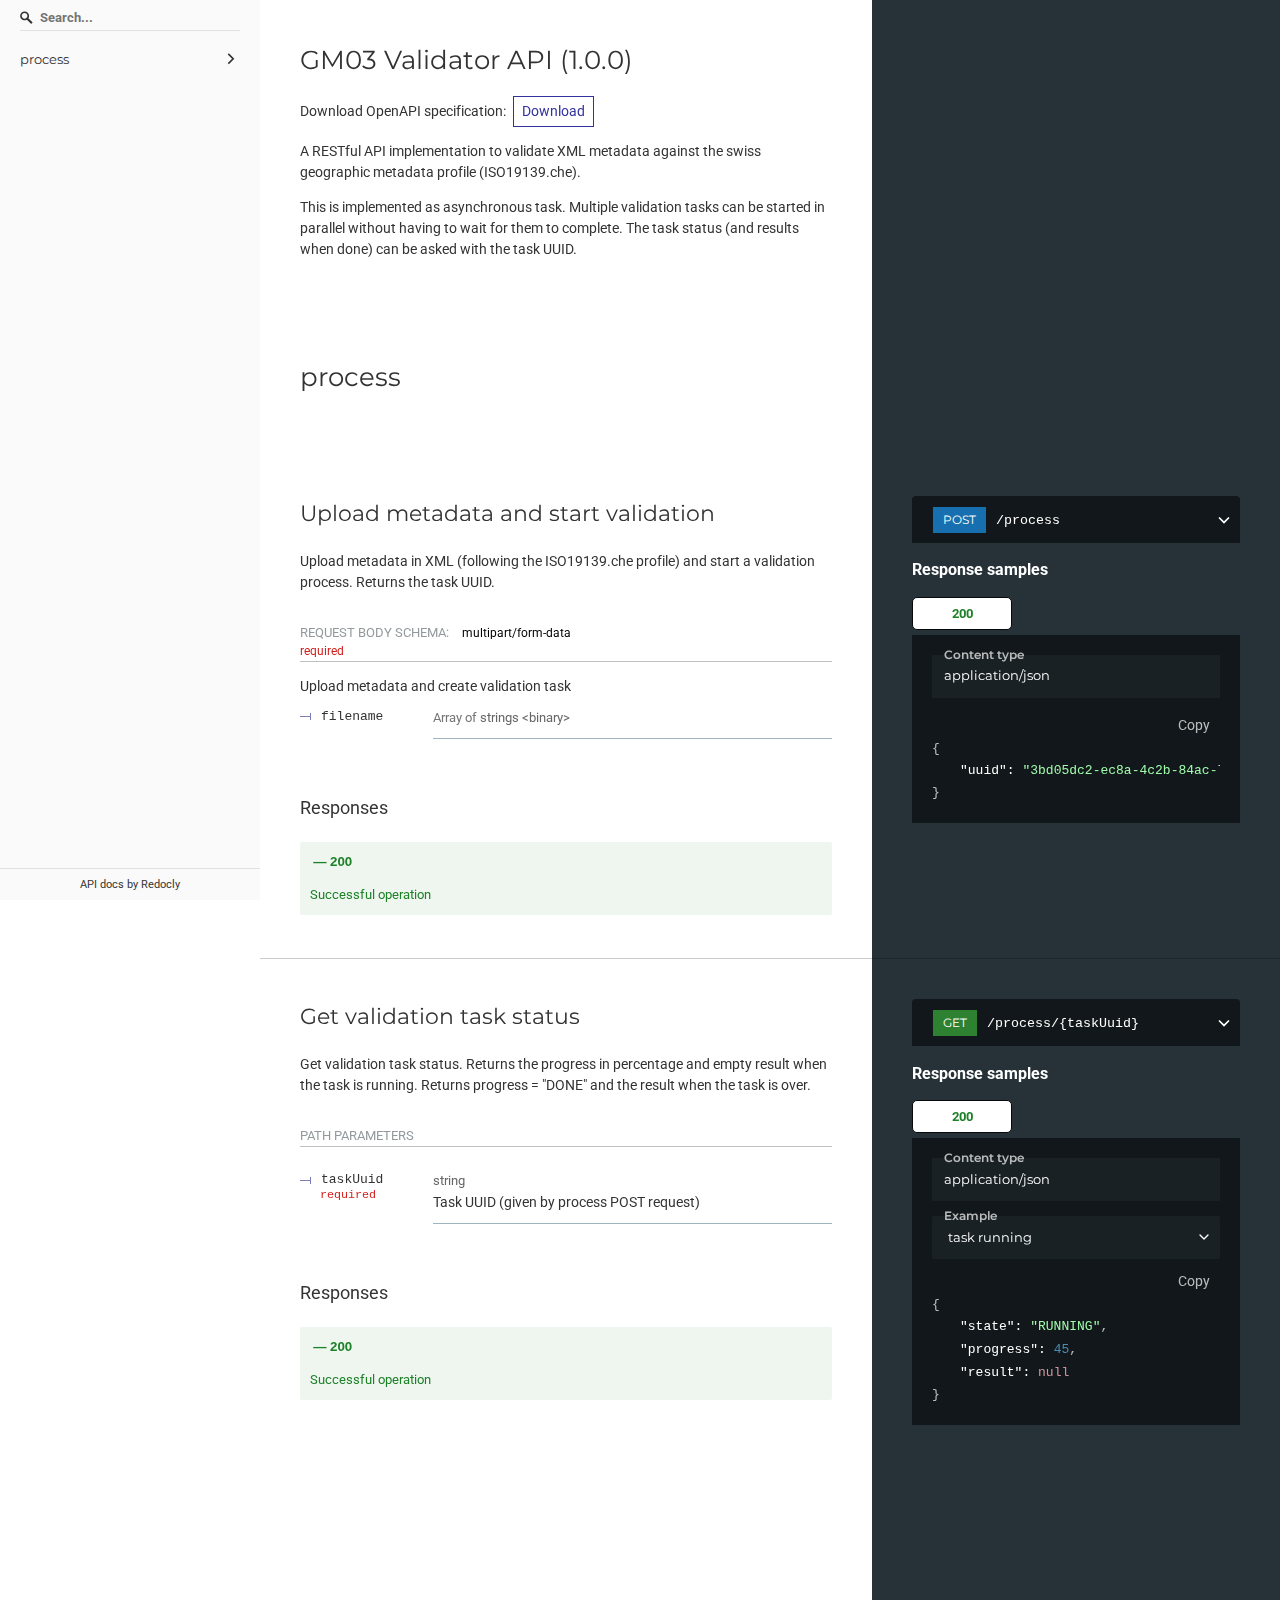
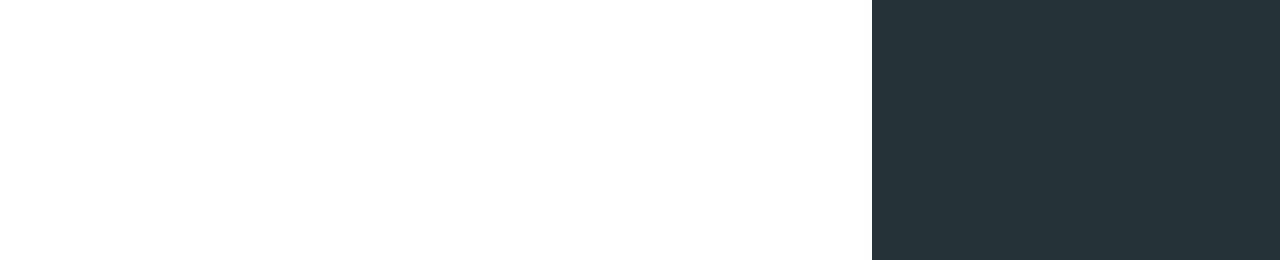
==== home/static/redoc-static.html @ 858c5e62 "add openapi doc" ====
<!DOCTYPE html>
<html>

<head>
  <meta charset="utf8" />
  <title>GM03 Validator API</title>
  <!-- needed for adaptive design -->
  <meta name="viewport" content="width=device-width, initial-scale=1">
  <style>
    body {
      padding: 0;
      margin: 0;
    }
  </style>
  <script src="https://cdn.redoc.ly/redoc/v2.1.2/bundles/redoc.standalone.js"></script><style data-styled="true" data-styled-version="6.0.8">.iYTzza{width:calc(100% - 40%);padding:0 40px;}/*!sc*/
@media print,screen and (max-width: 75rem){.iYTzza{width:100%;padding:40px 40px;}}/*!sc*/
data-styled.g4[id="sc-hLQTFJ"]{content:"iYTzza,"}/*!sc*/
.iLDMWi{padding:40px 0;}/*!sc*/
.iLDMWi:last-child{min-height:calc(100vh + 1px);}/*!sc*/
.iLDMWi>.iLDMWi:last-child{min-height:initial;}/*!sc*/
@media print,screen and (max-width: 75rem){.iLDMWi{padding:0;}}/*!sc*/
.jkelUJ{padding:40px 0;position:relative;}/*!sc*/
.jkelUJ:last-child{min-height:calc(100vh + 1px);}/*!sc*/
.jkelUJ>.jkelUJ:last-child{min-height:initial;}/*!sc*/
@media print,screen and (max-width: 75rem){.jkelUJ{padding:0;}}/*!sc*/
.jkelUJ:not(:last-of-type):after{position:absolute;bottom:0;width:100%;display:block;content:'';border-bottom:1px solid rgba(0, 0, 0, 0.2);}/*!sc*/
data-styled.g5[id="sc-eDLKEg"]{content:"iLDMWi,jkelUJ,"}/*!sc*/
.fwyuAP{width:40%;color:#ffffff;background-color:#263238;padding:0 40px;}/*!sc*/
@media print,screen and (max-width: 75rem){.fwyuAP{width:100%;padding:40px 40px;}}/*!sc*/
data-styled.g6[id="sc-jTQDJr"]{content:"fwyuAP,"}/*!sc*/
.ftmCEy{background-color:#263238;}/*!sc*/
data-styled.g7[id="sc-gLLuHO"]{content:"ftmCEy,"}/*!sc*/
.hfKSyc{display:flex;width:100%;padding:0;}/*!sc*/
@media print,screen and (max-width: 75rem){.hfKSyc{flex-direction:column;}}/*!sc*/
data-styled.g8[id="sc-iBdoyZ"]{content:"hfKSyc,"}/*!sc*/
.bAxWNM{font-family:Montserrat,sans-serif;font-weight:400;font-size:1.85714em;line-height:1.6em;color:#333333;}/*!sc*/
data-styled.g9[id="sc-fsYfxw"]{content:"bAxWNM,"}/*!sc*/
.lgNDAg{font-family:Montserrat,sans-serif;font-weight:400;font-size:1.57143em;line-height:1.6em;color:#333333;margin:0 0 20px;}/*!sc*/
data-styled.g10[id="sc-qZruQ"]{content:"lgNDAg,"}/*!sc*/
.yVWyK{color:#ffffff;}/*!sc*/
data-styled.g12[id="sc-kFCrIq"]{content:"yVWyK,"}/*!sc*/
.fjLiXw{border-bottom:1px solid rgba(38, 50, 56, 0.3);margin:1em 0 1em 0;color:rgba(38, 50, 56, 0.5);font-weight:normal;text-transform:uppercase;font-size:0.929em;line-height:20px;}/*!sc*/
data-styled.g13[id="sc-irLvoH"]{content:"fjLiXw,"}/*!sc*/
.sc-csKJRI{cursor:pointer;margin-left:-20px;padding:0;line-height:1;width:20px;display:inline-block;outline:0;}/*!sc*/
.cuXxNv:before{content:'';width:15px;height:15px;background-size:contain;background-image:url('[data-uri]');opacity:0.5;visibility:hidden;display:inline-block;vertical-align:middle;}/*!sc*/
h1:hover>.cuXxNv::before,h2:hover>.cuXxNv::before,.cuXxNv:hover::before{visibility:visible;}/*!sc*/
data-styled.g14[id="sc-csKJRI"]{content:"cuXxNv,"}/*!sc*/
.jlmrrS{height:18px;width:18px;min-width:18px;vertical-align:middle;float:right;transition:transform 0.2s ease-out;transform:rotateZ(-90deg);}/*!sc*/
.jaElDA{height:20px;width:20px;min-width:20px;vertical-align:middle;float:right;transition:transform 0.2s ease-out;transform:rotateZ(0);}/*!sc*/
.jaElDA polygon{fill:white;}/*!sc*/
data-styled.g15[id="sc-eTNxZ"]{content:"jlmrrS,jaElDA,"}/*!sc*/
.crOOUt{border-left:1px solid #7c7cbb;box-sizing:border-box;position:relative;padding:10px 10px 10px 0;}/*!sc*/
@media screen and (max-width: 50rem){.crOOUt{display:block;overflow:hidden;}}/*!sc*/
tr:first-of-type>.crOOUt,tr.last>.crOOUt{border-left-width:0;background-position:top left;background-repeat:no-repeat;background-size:1px 100%;}/*!sc*/
tr:first-of-type>.crOOUt{background-image:linear-gradient(
      to bottom,
      transparent 0%,
      transparent 22px,
      #7c7cbb 22px,
      #7c7cbb 100%
    );}/*!sc*/
tr.last>.crOOUt{background-image:linear-gradient(
      to bottom,
      #7c7cbb 0%,
      #7c7cbb 22px,
      transparent 22px,
      transparent 100%
    );}/*!sc*/
tr.last+tr>.crOOUt{border-left-color:transparent;}/*!sc*/
tr.last:first-child>.crOOUt{background:none;border-left-color:transparent;}/*!sc*/
data-styled.g18[id="sc-hABBGs"]{content:"crOOUt,"}/*!sc*/
.lnjotK{vertical-align:top;line-height:20px;white-space:nowrap;font-size:13px;font-family:Courier,monospace;}/*!sc*/
.lnjotK.deprecated{text-decoration:line-through;color:#707070;}/*!sc*/
data-styled.g20[id="sc-fHekAb"]{content:"lnjotK,"}/*!sc*/
.ccwNdx{border-bottom:1px solid #9fb4be;padding:10px 0;width:75%;box-sizing:border-box;}/*!sc*/
tr.expanded .ccwNdx{border-bottom:none;}/*!sc*/
@media screen and (max-width: 50rem){.ccwNdx{padding:0 20px;border-bottom:none;border-left:1px solid #7c7cbb;}tr.last>.ccwNdx{border-left:none;}}/*!sc*/
data-styled.g21[id="sc-blmCWO"]{content:"ccwNdx,"}/*!sc*/
.jalbFl{color:#7c7cbb;font-family:Courier,monospace;margin-right:10px;}/*!sc*/
.jalbFl::before{content:'';display:inline-block;vertical-align:middle;width:10px;height:1px;background:#7c7cbb;}/*!sc*/
.jalbFl::after{content:'';display:inline-block;vertical-align:middle;width:1px;background:#7c7cbb;height:7px;}/*!sc*/
data-styled.g22[id="sc-ifysJV"]{content:"jalbFl,"}/*!sc*/
.hLcXeN{border-collapse:separate;border-radius:3px;font-size:14px;border-spacing:0;width:100%;}/*!sc*/
.hLcXeN >tr{vertical-align:middle;}/*!sc*/
@media screen and (max-width: 50rem){.hLcXeN{display:block;}.hLcXeN >tr,.hLcXeN >tbody>tr{display:block;}}/*!sc*/
@media screen and (max-width: 50rem) and (-ms-high-contrast:none){.hLcXeN td{float:left;width:100%;}}/*!sc*/
.hLcXeN .sc-dJGLgI,.hLcXeN .sc-dJGLgI .sc-dJGLgI .sc-dJGLgI,.hLcXeN .sc-dJGLgI .sc-dJGLgI .sc-dJGLgI .sc-dJGLgI .sc-dJGLgI{margin:1em;margin-right:0;background:#fafafa;}/*!sc*/
.hLcXeN .sc-dJGLgI .sc-dJGLgI,.hLcXeN .sc-dJGLgI .sc-dJGLgI .sc-dJGLgI .sc-dJGLgI,.hLcXeN .sc-dJGLgI .sc-dJGLgI .sc-dJGLgI .sc-dJGLgI .sc-dJGLgI .sc-dJGLgI{background:#ffffff;}/*!sc*/
data-styled.g24[id="sc-hIPCWT"]{content:"hLcXeN,"}/*!sc*/
.iTBMaq >ul{list-style:none;padding:0;margin:0;margin:0 -5px;}/*!sc*/
.iTBMaq >ul >li{padding:5px 10px;display:inline-block;background-color:#11171a;border-bottom:1px solid rgba(0, 0, 0, 0.5);cursor:pointer;text-align:center;outline:none;color:#ccc;margin:0 5px 5px 5px;border:1px solid #07090b;border-radius:5px;min-width:60px;font-size:0.9em;font-weight:bold;}/*!sc*/
.iTBMaq >ul >li.react-tabs__tab--selected{color:#333333;background:#ffffff;}/*!sc*/
.iTBMaq >ul >li.react-tabs__tab--selected:focus{outline:auto;}/*!sc*/
.iTBMaq >ul >li:only-child{flex:none;min-width:100px;}/*!sc*/
.iTBMaq >ul >li.tab-success{color:#1d8127;}/*!sc*/
.iTBMaq >ul >li.tab-redirect{color:#ffa500;}/*!sc*/
.iTBMaq >ul >li.tab-info{color:#87ceeb;}/*!sc*/
.iTBMaq >ul >li.tab-error{color:#d41f1c;}/*!sc*/
.iTBMaq >.react-tabs__tab-panel{background:#11171a;}/*!sc*/
.iTBMaq >.react-tabs__tab-panel>div,.iTBMaq >.react-tabs__tab-panel>pre{padding:20px;margin:0;}/*!sc*/
.iTBMaq >.react-tabs__tab-panel>div>pre{padding:0;}/*!sc*/
data-styled.g30[id="sc-cyZbyy"]{content:"iTBMaq,"}/*!sc*/
.lktHVY code[class*='language-'],.lktHVY pre[class*='language-']{text-shadow:0 -0.1em 0.2em black;text-align:left;white-space:pre;word-spacing:normal;word-break:normal;word-wrap:normal;line-height:1.5;-moz-tab-size:4;-o-tab-size:4;tab-size:4;-webkit-hyphens:none;-moz-hyphens:none;-ms-hyphens:none;hyphens:none;}/*!sc*/
@media print{.lktHVY code[class*='language-'],.lktHVY pre[class*='language-']{text-shadow:none;}}/*!sc*/
.lktHVY pre[class*='language-']{padding:1em;margin:0.5em 0;overflow:auto;}/*!sc*/
.lktHVY .token.comment,.lktHVY .token.prolog,.lktHVY .token.doctype,.lktHVY .token.cdata{color:hsl(30, 20%, 50%);}/*!sc*/
.lktHVY .token.punctuation{opacity:0.7;}/*!sc*/
.lktHVY .namespace{opacity:0.7;}/*!sc*/
.lktHVY .token.property,.lktHVY .token.tag,.lktHVY .token.number,.lktHVY .token.constant,.lktHVY .token.symbol{color:#4a8bb3;}/*!sc*/
.lktHVY .token.boolean{color:#e64441;}/*!sc*/
.lktHVY .token.selector,.lktHVY .token.attr-name,.lktHVY .token.string,.lktHVY .token.char,.lktHVY .token.builtin,.lktHVY .token.inserted{color:#a0fbaa;}/*!sc*/
.lktHVY .token.selector+a,.lktHVY .token.attr-name+a,.lktHVY .token.string+a,.lktHVY .token.char+a,.lktHVY .token.builtin+a,.lktHVY .token.inserted+a,.lktHVY .token.selector+a:visited,.lktHVY .token.attr-name+a:visited,.lktHVY .token.string+a:visited,.lktHVY .token.char+a:visited,.lktHVY .token.builtin+a:visited,.lktHVY .token.inserted+a:visited{color:#4ed2ba;text-decoration:underline;}/*!sc*/
.lktHVY .token.property.string{color:white;}/*!sc*/
.lktHVY .token.operator,.lktHVY .token.entity,.lktHVY .token.url,.lktHVY .token.variable{color:hsl(40, 90%, 60%);}/*!sc*/
.lktHVY .token.atrule,.lktHVY .token.attr-value,.lktHVY .token.keyword{color:hsl(350, 40%, 70%);}/*!sc*/
.lktHVY .token.regex,.lktHVY .token.important{color:#e90;}/*!sc*/
.lktHVY .token.important,.lktHVY .token.bold{font-weight:bold;}/*!sc*/
.lktHVY .token.italic{font-style:italic;}/*!sc*/
.lktHVY .token.entity{cursor:help;}/*!sc*/
.lktHVY .token.deleted{color:red;}/*!sc*/
data-styled.g32[id="sc-iKOmII"]{content:"lktHVY,"}/*!sc*/
.hFZVbn{opacity:0.7;transition:opacity 0.3s ease;text-align:right;}/*!sc*/
.hFZVbn:focus-within{opacity:1;}/*!sc*/
.hFZVbn >button{background-color:transparent;border:0;color:inherit;padding:2px 10px;font-family:Roboto,sans-serif;font-size:14px;line-height:1.5em;cursor:pointer;outline:0;}/*!sc*/
.hFZVbn >button :hover,.hFZVbn >button :focus{background:rgba(255, 255, 255, 0.1);}/*!sc*/
data-styled.g33[id="sc-gjLLkZ"]{content:"hFZVbn,"}/*!sc*/
.bYmMfZ{position:relative;}/*!sc*/
data-styled.g37[id="sc-kMzFfA"]{content:"bYmMfZ,"}/*!sc*/
.bZpSFx{position:absolute;pointer-events:none;z-index:1;top:50%;-webkit-transform:translateY(-50%);-ms-transform:translateY(-50%);transform:translateY(-50%);right:8px;margin:auto;text-align:center;}/*!sc*/
.bZpSFx polyline{color:white;}/*!sc*/
data-styled.g38[id="sc-ilxdHR"]{content:"bZpSFx,"}/*!sc*/
.fFbukR{box-sizing:border-box;min-width:100px;outline:none;display:inline-block;border-radius:2px;border:1px solid rgba(38, 50, 56, 0.5);vertical-align:bottom;padding:2px 0px 2px 6px;position:relative;width:auto;background:white;color:#263238;font-family:Montserrat,sans-serif;font-size:0.929em;line-height:1.5em;cursor:pointer;transition:border 0.25s ease,color 0.25s ease,box-shadow 0.25s ease;}/*!sc*/
.fFbukR label{box-sizing:border-box;min-width:100px;outline:none;display:inline-block;font-family:Montserrat,sans-serif;color:#333333;vertical-align:bottom;width:auto;text-transform:none;padding:0 22px 0 4px;font-size:0.929em;line-height:1.5em;font-family:inherit;text-overflow:ellipsis;overflow:hidden;white-space:nowrap;}/*!sc*/
.fFbukR .dropdown-select{position:absolute;top:0;left:0;width:100%;height:100%;opacity:0;border:none;appearance:none;cursor:pointer;color:#333333;line-height:inherit;font-family:inherit;}/*!sc*/
.fFbukR:hover,.fFbukR:focus-within{border:1px solid #32329f;color:#32329f;box-shadow:0px 0px 0px 1px #32329f;}/*!sc*/
data-styled.g39[id="sc-jIBlKa"]{content:"fFbukR,"}/*!sc*/
.cnZmze{margin-left:10px;text-transform:none;font-size:0.929em;color:black;}/*!sc*/
data-styled.g41[id="sc-gYrrRJ"]{content:"cnZmze,"}/*!sc*/
.xuweW{font-family:Roboto,sans-serif;font-weight:400;line-height:1.5em;}/*!sc*/
.xuweW p:last-child{margin-bottom:0;}/*!sc*/
.xuweW h1{font-family:Montserrat,sans-serif;font-weight:400;font-size:1.85714em;line-height:1.6em;color:#32329f;margin-top:0;}/*!sc*/
.xuweW h2{font-family:Montserrat,sans-serif;font-weight:400;font-size:1.57143em;line-height:1.6em;color:#333333;}/*!sc*/
.xuweW code{color:#e53935;background-color:rgba(38, 50, 56, 0.05);font-family:Courier,monospace;border-radius:2px;border:1px solid rgba(38, 50, 56, 0.1);padding:0 5px;font-size:13px;font-weight:400;word-break:break-word;}/*!sc*/
.xuweW pre{font-family:Courier,monospace;white-space:pre;background-color:#11171a;color:white;padding:20px;overflow-x:auto;line-height:normal;border-radius:0;border:1px solid rgba(38, 50, 56, 0.1);}/*!sc*/
.xuweW pre code{background-color:transparent;color:white;padding:0;}/*!sc*/
.xuweW pre code:before,.xuweW pre code:after{content:none;}/*!sc*/
.xuweW blockquote{margin:0;margin-bottom:1em;padding:0 15px;color:#777;border-left:4px solid #ddd;}/*!sc*/
.xuweW img{max-width:100%;box-sizing:content-box;}/*!sc*/
.xuweW ul,.xuweW ol{padding-left:2em;margin:0;margin-bottom:1em;}/*!sc*/
.xuweW ul ul,.xuweW ol ul,.xuweW ul ol,.xuweW ol ol{margin-bottom:0;margin-top:0;}/*!sc*/
.xuweW table{display:block;width:100%;overflow:auto;word-break:normal;word-break:keep-all;border-collapse:collapse;border-spacing:0;margin-top:1.5em;margin-bottom:1.5em;}/*!sc*/
.xuweW table tr{background-color:#fff;border-top:1px solid #ccc;}/*!sc*/
.xuweW table tr:nth-child(2n){background-color:#fafafa;}/*!sc*/
.xuweW table th,.xuweW table td{padding:6px 13px;border:1px solid #ddd;}/*!sc*/
.xuweW table th{text-align:left;font-weight:bold;}/*!sc*/
.xuweW .share-link{cursor:pointer;margin-left:-20px;padding:0;line-height:1;width:20px;display:inline-block;outline:0;}/*!sc*/
.xuweW .share-link:before{content:'';width:15px;height:15px;background-size:contain;background-image:url('[data-uri]');opacity:0.5;visibility:hidden;display:inline-block;vertical-align:middle;}/*!sc*/
.xuweW h1:hover>.share-link::before,.xuweW h2:hover>.share-link::before,.xuweW .share-link:hover::before{visibility:visible;}/*!sc*/
.xuweW a{text-decoration:auto;color:#32329f;}/*!sc*/
.xuweW a:visited{color:#32329f;}/*!sc*/
.xuweW a:hover{color:#6868cf;text-decoration:auto;}/*!sc*/
.eXcYps{font-family:Roboto,sans-serif;font-weight:400;line-height:1.5em;}/*!sc*/
.eXcYps p:last-child{margin-bottom:0;}/*!sc*/
.eXcYps p:first-child{margin-top:0;}/*!sc*/
.eXcYps p:last-child{margin-bottom:0;}/*!sc*/
.eXcYps h1{font-family:Montserrat,sans-serif;font-weight:400;font-size:1.85714em;line-height:1.6em;color:#32329f;margin-top:0;}/*!sc*/
.eXcYps h2{font-family:Montserrat,sans-serif;font-weight:400;font-size:1.57143em;line-height:1.6em;color:#333333;}/*!sc*/
.eXcYps code{color:#e53935;background-color:rgba(38, 50, 56, 0.05);font-family:Courier,monospace;border-radius:2px;border:1px solid rgba(38, 50, 56, 0.1);padding:0 5px;font-size:13px;font-weight:400;word-break:break-word;}/*!sc*/
.eXcYps pre{font-family:Courier,monospace;white-space:pre;background-color:#11171a;color:white;padding:20px;overflow-x:auto;line-height:normal;border-radius:0;border:1px solid rgba(38, 50, 56, 0.1);}/*!sc*/
.eXcYps pre code{background-color:transparent;color:white;padding:0;}/*!sc*/
.eXcYps pre code:before,.eXcYps pre code:after{content:none;}/*!sc*/
.eXcYps blockquote{margin:0;margin-bottom:1em;padding:0 15px;color:#777;border-left:4px solid #ddd;}/*!sc*/
.eXcYps img{max-width:100%;box-sizing:content-box;}/*!sc*/
.eXcYps ul,.eXcYps ol{padding-left:2em;margin:0;margin-bottom:1em;}/*!sc*/
.eXcYps ul ul,.eXcYps ol ul,.eXcYps ul ol,.eXcYps ol ol{margin-bottom:0;margin-top:0;}/*!sc*/
.eXcYps table{display:block;width:100%;overflow:auto;word-break:normal;word-break:keep-all;border-collapse:collapse;border-spacing:0;margin-top:1.5em;margin-bottom:1.5em;}/*!sc*/
.eXcYps table tr{background-color:#fff;border-top:1px solid #ccc;}/*!sc*/
.eXcYps table tr:nth-child(2n){background-color:#fafafa;}/*!sc*/
.eXcYps table th,.eXcYps table td{padding:6px 13px;border:1px solid #ddd;}/*!sc*/
.eXcYps table th{text-align:left;font-weight:bold;}/*!sc*/
.eXcYps .share-link{cursor:pointer;margin-left:-20px;padding:0;line-height:1;width:20px;display:inline-block;outline:0;}/*!sc*/
.eXcYps .share-link:before{content:'';width:15px;height:15px;background-size:contain;background-image:url('[data-uri]');opacity:0.5;visibility:hidden;display:inline-block;vertical-align:middle;}/*!sc*/
.eXcYps h1:hover>.share-link::before,.eXcYps h2:hover>.share-link::before,.eXcYps .share-link:hover::before{visibility:visible;}/*!sc*/
.eXcYps a{text-decoration:auto;color:#32329f;}/*!sc*/
.eXcYps a:visited{color:#32329f;}/*!sc*/
.eXcYps a:hover{color:#6868cf;text-decoration:auto;}/*!sc*/
data-styled.g42[id="sc-cCzKow"]{content:"xuweW,eXcYps,"}/*!sc*/
.dyGheG{display:inline;}/*!sc*/
data-styled.g43[id="sc-ckdFFX"]{content:"dyGheG,"}/*!sc*/
.efVAqH{position:relative;}/*!sc*/
data-styled.g44[id="sc-jdHHBG"]{content:"efVAqH,"}/*!sc*/
.eDEhla:hover>.sc-gjLLkZ{opacity:1;}/*!sc*/
data-styled.g49[id="sc-cSxSEp"]{content:"eDEhla,"}/*!sc*/
.hNYODe{font-family:Courier,monospace;font-size:13px;white-space:pre;contain:content;overflow-x:auto;}/*!sc*/
.hNYODe .redoc-json code>.collapser{display:none;pointer-events:none;}/*!sc*/
.hNYODe .callback-function{color:gray;}/*!sc*/
.hNYODe .collapser:after{content:'-';cursor:pointer;}/*!sc*/
.hNYODe .collapsed>.collapser:after{content:'+';cursor:pointer;}/*!sc*/
.hNYODe .ellipsis:after{content:' … ';}/*!sc*/
.hNYODe .collapsible{margin-left:2em;}/*!sc*/
.hNYODe .hoverable{padding-top:1px;padding-bottom:1px;padding-left:2px;padding-right:2px;border-radius:2px;}/*!sc*/
.hNYODe .hovered{background-color:rgba(235, 238, 249, 1);}/*!sc*/
.hNYODe .collapser{background-color:transparent;border:0;color:#fff;font-family:Courier,monospace;font-size:13px;padding-right:6px;padding-left:6px;padding-top:0;padding-bottom:0;display:flex;align-items:center;justify-content:center;width:15px;height:15px;position:absolute;top:4px;left:-1.5em;cursor:default;user-select:none;-webkit-user-select:none;padding:2px;}/*!sc*/
.hNYODe .collapser:focus{outline-color:#fff;outline-style:dotted;outline-width:1px;}/*!sc*/
.hNYODe ul{list-style-type:none;padding:0px;margin:0px 0px 0px 26px;}/*!sc*/
.hNYODe li{position:relative;display:block;}/*!sc*/
.hNYODe .hoverable{display:inline-block;}/*!sc*/
.hNYODe .selected{outline-style:solid;outline-width:1px;outline-style:dotted;}/*!sc*/
.hNYODe .collapsed>.collapsible{display:none;}/*!sc*/
.hNYODe .ellipsis{display:none;}/*!sc*/
.hNYODe .collapsed>.ellipsis{display:inherit;}/*!sc*/
data-styled.g50[id="sc-jMbUzY"]{content:"hNYODe,"}/*!sc*/
.hZLvzz{padding:0.9em;background-color:rgba(38,50,56,0.4);margin:0 0 10px 0;display:block;font-family:Montserrat,sans-serif;font-size:0.929em;line-height:1.5em;}/*!sc*/
data-styled.g51[id="sc-dQmiQg"]{content:"hZLvzz,"}/*!sc*/
.kxEnCv{font-family:Montserrat,sans-serif;font-size:12px;position:absolute;z-index:1;top:-11px;left:12px;font-weight:600;color:rgba(255,255,255,0.7);}/*!sc*/
data-styled.g52[id="sc-bCvmwx"]{content:"kxEnCv,"}/*!sc*/
.kyLQMH{position:relative;}/*!sc*/
data-styled.g53[id="sc-cPtzEK"]{content:"kyLQMH,"}/*!sc*/
.dfHVNg{margin:0 0 10px 0;display:block;background-color:rgba(38,50,56,0.4);border:none;padding:0.9em 1.6em 0.9em 0.9em;box-shadow:none;}/*!sc*/
.dfHVNg label{color:#ffffff;text-overflow:ellipsis;white-space:nowrap;overflow:hidden;font-size:1em;text-transform:none;border:none;}/*!sc*/
.dfHVNg:hover,.dfHVNg:focus-within{border:none;box-shadow:none;background-color:rgba(38,50,56,0.7);}/*!sc*/
data-styled.g54[id="sc-BCDlb"]{content:"dfHVNg,"}/*!sc*/
.hIWQYe{margin-top:15px;}/*!sc*/
data-styled.g56[id="sc-hVcFBF"]{content:"hIWQYe,"}/*!sc*/
.fTSZlU{vertical-align:middle;font-size:13px;line-height:20px;}/*!sc*/
data-styled.g58[id="sc-gUjWqj"]{content:"fTSZlU,"}/*!sc*/
.jXiBHH{color:rgba(102,102,102,0.9);}/*!sc*/
data-styled.g59[id="sc-kZOtbI"]{content:"jXiBHH,"}/*!sc*/
.ewkIlk{color:#666;}/*!sc*/
data-styled.g60[id="sc-iLXwHZ"]{content:"ewkIlk,"}/*!sc*/
.dCqBFZ{color:#d41f1c;font-size:0.9em;font-weight:normal;margin-left:20px;line-height:1;}/*!sc*/
data-styled.g62[id="sc-eKzuse"]{content:"dCqBFZ,"}/*!sc*/
.ildTjo{margin-top:0;margin-bottom:0.5em;}/*!sc*/
data-styled.g91[id="sc-eFyDJw"]{content:"ildTjo,"}/*!sc*/
.iYiFqZ{border:1px solid #32329f;color:#32329f;font-weight:normal;margin-left:0.5em;padding:4px 8px 4px;display:inline-block;text-decoration:none;cursor:pointer;}/*!sc*/
data-styled.g92[id="sc-crHHpN"]{content:"iYiFqZ,"}/*!sc*/
.gnCqnS{width:9ex;display:inline-block;height:13px;line-height:13px;background-color:#333;border-radius:3px;background-repeat:no-repeat;background-position:6px 4px;font-size:7px;font-family:Verdana,sans-serif;color:white;text-transform:uppercase;text-align:center;font-weight:bold;vertical-align:middle;margin-right:6px;margin-top:2px;}/*!sc*/
.gnCqnS.get{background-color:#2F8132;}/*!sc*/
.gnCqnS.post{background-color:#186FAF;}/*!sc*/
.gnCqnS.put{background-color:#95507c;}/*!sc*/
.gnCqnS.options{background-color:#947014;}/*!sc*/
.gnCqnS.patch{background-color:#bf581d;}/*!sc*/
.gnCqnS.delete{background-color:#cc3333;}/*!sc*/
.gnCqnS.basic{background-color:#707070;}/*!sc*/
.gnCqnS.link{background-color:#07818F;}/*!sc*/
.gnCqnS.head{background-color:#A23DAD;}/*!sc*/
.gnCqnS.hook{background-color:#32329f;}/*!sc*/
.gnCqnS.schema{background-color:#707070;}/*!sc*/
data-styled.g99[id="sc-dmcprM"]{content:"gnCqnS,"}/*!sc*/
.jSTgTs{margin:0;padding:0;}/*!sc*/
.jSTgTs:first-child{padding-bottom:32px;}/*!sc*/
.sc-YlsYd .sc-YlsYd{font-size:0.929em;}/*!sc*/
.jvOwNB{margin:0;padding:0;display:none;}/*!sc*/
.jvOwNB:first-child{padding-bottom:32px;}/*!sc*/
.sc-YlsYd .sc-YlsYd{font-size:0.929em;}/*!sc*/
data-styled.g100[id="sc-YlsYd"]{content:"jSTgTs,jvOwNB,"}/*!sc*/
.cObvch{list-style:none inside none;overflow:hidden;text-overflow:ellipsis;padding:0;}/*!sc*/
data-styled.g101[id="sc-imiRWQ"]{content:"cObvch,"}/*!sc*/
.jQxPfR{cursor:pointer;color:#333333;margin:0;padding:12.5px 20px;display:flex;justify-content:space-between;font-family:Montserrat,sans-serif;font-size:0.929em;text-transform:none;background-color:#fafafa;}/*!sc*/
.jQxPfR:hover{color:#32329f;background-color:#e1e1e1;}/*!sc*/
.jQxPfR .sc-eTNxZ{height:1.5em;width:1.5em;}/*!sc*/
.jQxPfR .sc-eTNxZ polygon{fill:#333333;}/*!sc*/
.grCXzL{cursor:pointer;color:#333333;margin:0;padding:12.5px 20px;display:flex;justify-content:space-between;font-family:Montserrat,sans-serif;background-color:#fafafa;}/*!sc*/
.grCXzL:hover{color:#32329f;background-color:#ededed;}/*!sc*/
.grCXzL .sc-eTNxZ{height:1.5em;width:1.5em;}/*!sc*/
.grCXzL .sc-eTNxZ polygon{fill:#333333;}/*!sc*/
data-styled.g102[id="sc-vIzOl"]{content:"jQxPfR,grCXzL,"}/*!sc*/
.bHSJRM{display:inline-block;vertical-align:middle;width:calc(100% - 38px);overflow:hidden;text-overflow:ellipsis;}/*!sc*/
data-styled.g103[id="sc-bjUIdC"]{content:"bHSJRM,"}/*!sc*/
.ivzkPH{font-size:0.8em;margin-top:10px;text-align:center;position:fixed;width:260px;bottom:0;background:#fafafa;}/*!sc*/
.ivzkPH a,.ivzkPH a:visited,.ivzkPH a:hover{color:#333333!important;padding:5px 0;border-top:1px solid #e1e1e1;text-decoration:none;display:flex;align-items:center;justify-content:center;}/*!sc*/
.ivzkPH img{width:15px;margin-right:5px;}/*!sc*/
@media screen and (max-width: 50rem){.ivzkPH{width:100%;}}/*!sc*/
data-styled.g104[id="sc-eIPZtT"]{content:"ivzkPH,"}/*!sc*/
.gsJZlH{cursor:pointer;position:relative;margin-bottom:5px;}/*!sc*/
data-styled.g110[id="sc-bPrmLV"]{content:"gsJZlH,"}/*!sc*/
.tYHRE{font-family:Courier,monospace;margin-left:10px;flex:1;overflow-x:hidden;text-overflow:ellipsis;}/*!sc*/
data-styled.g111[id="sc-fYrVDh"]{content:"tYHRE,"}/*!sc*/
.giUNjB{outline:0;color:inherit;width:100%;text-align:left;cursor:pointer;padding:10px 30px 10px 20px;border-radius:4px 4px 0 0;background-color:#11171a;display:flex;white-space:nowrap;align-items:center;border:1px solid transparent;border-bottom:0;transition:border-color 0.25s ease;}/*!sc*/
.giUNjB ..sc-fYrVDh{color:#ffffff;}/*!sc*/
.giUNjB:focus{box-shadow:inset 0 2px 2px rgba(0, 0, 0, 0.45),0 2px 0 rgba(128, 128, 128, 0.25);}/*!sc*/
data-styled.g112[id="sc-GkKyA"]{content:"giUNjB,"}/*!sc*/
.kWgyor{font-size:0.929em;line-height:20px;background-color:#186FAF;color:#ffffff;padding:3px 10px;text-transform:uppercase;font-family:Montserrat,sans-serif;margin:0;}/*!sc*/
.fStQtp{font-size:0.929em;line-height:20px;background-color:#2F8132;color:#ffffff;padding:3px 10px;text-transform:uppercase;font-family:Montserrat,sans-serif;margin:0;}/*!sc*/
data-styled.g113[id="sc-jYnQeP"]{content:"kWgyor,fStQtp,"}/*!sc*/
.jCvEmu{position:absolute;width:100%;z-index:100;background:#fafafa;color:#263238;box-sizing:border-box;box-shadow:0 0 6px rgba(0, 0, 0, 0.33);overflow:hidden;border-bottom-left-radius:4px;border-bottom-right-radius:4px;transition:all 0.25s ease;visibility:hidden;transform:translateY(-50%) scaleY(0);}/*!sc*/
data-styled.g114[id="sc-eGgFai"]{content:"jCvEmu,"}/*!sc*/
.ivAlis{padding:10px;}/*!sc*/
data-styled.g115[id="sc-fnphUx"]{content:"ivAlis,"}/*!sc*/
.llzBgo{padding:5px;border:1px solid #ccc;background:#fff;word-break:break-all;color:#32329f;}/*!sc*/
.llzBgo >span{color:#333333;}/*!sc*/
data-styled.g116[id="sc-lkDGoM"]{content:"llzBgo,"}/*!sc*/
.cXpcSa{text-transform:lowercase;margin-left:0;line-height:1.5em;}/*!sc*/
data-styled.g117[id="sc-jnlcwf"]{content:"cXpcSa,"}/*!sc*/
.bJrTWL{display:block;border:0;width:100%;text-align:left;padding:10px;border-radius:2px;margin-bottom:4px;line-height:1.5em;cursor:pointer;color:#1d8127;background-color:rgba(29,129,39,0.07);cursor:default;}/*!sc*/
.bJrTWL:focus{outline:auto #1d8127;}/*!sc*/
.bJrTWL::before{content:"—";font-weight:bold;width:1.5em;text-align:center;display:inline-block;vertical-align:top;}/*!sc*/
.bJrTWL:focus{outline:0;}/*!sc*/
data-styled.g119[id="sc-hsaIAR"]{content:"bJrTWL,"}/*!sc*/
.FsOEB{vertical-align:top;}/*!sc*/
data-styled.g122[id="sc-gWQxbv"]{content:"FsOEB,"}/*!sc*/
.OshnC{font-size:1.3em;padding:0.2em 0;margin:3em 0 1.1em;color:#333333;font-weight:normal;}/*!sc*/
data-styled.g123[id="sc-fYiupo"]{content:"OshnC,"}/*!sc*/
.cDfExt{margin-bottom:30px;}/*!sc*/
data-styled.g128[id="sc-eYFUWF"]{content:"cDfExt,"}/*!sc*/
.WgciV{user-select:none;width:20px;height:20px;align-self:center;display:flex;flex-direction:column;color:#32329f;}/*!sc*/
data-styled.g129[id="sc-iEYVJe"]{content:"WgciV,"}/*!sc*/
.fFSyFw{width:260px;background-color:#fafafa;overflow:hidden;display:flex;flex-direction:column;backface-visibility:hidden;height:100vh;position:sticky;position:-webkit-sticky;top:0;}/*!sc*/
@media screen and (max-width: 50rem){.fFSyFw{position:fixed;z-index:20;width:100%;background:#fafafa;display:none;}}/*!sc*/
@media print{.fFSyFw{display:none;}}/*!sc*/
data-styled.g130[id="sc-iqzjZf"]{content:"fFSyFw,"}/*!sc*/
.bshxVA{outline:none;user-select:none;background-color:#f2f2f2;color:#32329f;display:none;cursor:pointer;position:fixed;right:20px;z-index:100;border-radius:50%;box-shadow:0 0 20px rgba(0, 0, 0, 0.3);bottom:44px;width:60px;height:60px;padding:0 20px;}/*!sc*/
@media screen and (max-width: 50rem){.bshxVA{display:flex;}}/*!sc*/
.bshxVA svg{color:#0065FB;}/*!sc*/
@media print{.bshxVA{display:none;}}/*!sc*/
data-styled.g131[id="sc-eXzmrL"]{content:"bshxVA,"}/*!sc*/
.eTqOXi{font-family:Roboto,sans-serif;font-size:14px;font-weight:400;line-height:1.5em;color:#333333;display:flex;position:relative;text-align:left;-webkit-font-smoothing:antialiased;font-smoothing:antialiased;text-rendering:optimizeSpeed!important;tap-highlight-color:rgba(0, 0, 0, 0);text-size-adjust:100%;}/*!sc*/
.eTqOXi *{box-sizing:border-box;-webkit-tap-highlight-color:rgba(255, 255, 255, 0);}/*!sc*/
data-styled.g132[id="sc-kUNKMa"]{content:"eTqOXi,"}/*!sc*/
.gKgOpF{z-index:1;position:relative;overflow:hidden;width:calc(100% - 260px);contain:layout;}/*!sc*/
@media print,screen and (max-width: 50rem){.gKgOpF{width:100%;}}/*!sc*/
data-styled.g133[id="sc-dxfSRF"]{content:"gKgOpF,"}/*!sc*/
.jMrzyV{background:#263238;position:absolute;top:0;bottom:0;right:0;width:calc((100% - 260px) * 0.4);}/*!sc*/
@media print,screen and (max-width: 75rem){.jMrzyV{display:none;}}/*!sc*/
data-styled.g134[id="sc-juurlU"]{content:"jMrzyV,"}/*!sc*/
.kXhsHb{padding:5px 0;}/*!sc*/
data-styled.g135[id="sc-emwyJb"]{content:"kXhsHb,"}/*!sc*/
.mrciu{width:calc(100% - 40px);box-sizing:border-box;margin:0 20px;padding:5px 10px 5px 20px;border:0;border-bottom:1px solid #e1e1e1;font-family:Roboto,sans-serif;font-weight:bold;font-size:13px;color:#333333;background-color:transparent;outline:none;}/*!sc*/
data-styled.g136[id="sc-kjKXdq"]{content:"mrciu,"}/*!sc*/
.cfsebj{position:absolute;left:20px;height:1.8em;width:0.9em;}/*!sc*/
.cfsebj path{fill:#333333;}/*!sc*/
data-styled.g137[id="sc-cMdfiV"]{content:"cfsebj,"}/*!sc*/
</style>
  <link href="https://fonts.googleapis.com/css?family=Montserrat:300,400,700|Roboto:300,400,700" rel="stylesheet">
</head>

<body>
  
      <div id="redoc"><div class="sc-kUNKMa eTqOXi redoc-wrap"><div class="sc-iqzjZf fFSyFw menu-content" style="top:0px;height:calc(100vh - 0px)"><div role="search" class="sc-emwyJb kXhsHb"><svg class="sc-cMdfiV cfsebj search-icon" version="1.1" viewBox="0 0 1000 1000" x="0px" xmlns="http://www.w3.org/2000/svg" y="0px"><path d="M968.2,849.4L667.3,549c83.9-136.5,66.7-317.4-51.7-435.6C477.1-25,252.5-25,113.9,113.4c-138.5,138.3-138.5,362.6,0,501C219.2,730.1,413.2,743,547.6,666.5l301.9,301.4c43.6,43.6,76.9,14.9,104.2-12.4C981,928.3,1011.8,893,968.2,849.4z M524.5,522c-88.9,88.7-233,88.7-321.8,0c-88.9-88.7-88.9-232.6,0-321.3c88.9-88.7,233-88.7,321.8,0C613.4,289.4,613.4,433.3,524.5,522z"></path></svg><input placeholder="Search..." aria-label="Search" type="text" class="sc-kjKXdq mrciu search-input" value=""/></div><div class="sc-kMzFfA bYmMfZ scrollbar-container undefined"><ul role="menu" class="sc-YlsYd jSTgTs"><li tabindex="0" depth="1" data-item-id="tag/process" role="menuitem" class="sc-imiRWQ cObvch"><label class="sc-vIzOl jQxPfR -depth1"><span width="calc(100% - 38px)" title="process" class="sc-bjUIdC bHSJRM">process</span><svg class="sc-eTNxZ jlmrrS" version="1.1" viewBox="0 0 24 24" x="0" xmlns="http://www.w3.org/2000/svg" y="0" aria-hidden="true"><polygon points="17.3 8.3 12 13.6 6.7 8.3 5.3 9.7 12 16.4 18.7 9.7 "></polygon></svg></label><ul class="sc-YlsYd jvOwNB"><li tabindex="0" depth="2" data-item-id="tag/process/paths/~1process/post" role="menuitem" class="sc-imiRWQ cObvch"><label class="sc-vIzOl grCXzL -depth2"><span type="post" class="sc-dmcprM gnCqnS operation-type post">post</span><span tabindex="0" width="calc(100% - 38px)" class="sc-bjUIdC bHSJRM">Upload metadata and start validation</span></label></li><li tabindex="0" depth="2" data-item-id="tag/process/paths/~1process~1{taskUuid}/get" role="menuitem" class="sc-imiRWQ cObvch"><label class="sc-vIzOl grCXzL -depth2"><span type="get" class="sc-dmcprM gnCqnS operation-type get">get</span><span tabindex="0" width="calc(100% - 38px)" class="sc-bjUIdC bHSJRM">Get validation task status</span></label></li></ul></li></ul><div class="sc-eIPZtT ivzkPH"><a target="_blank" rel="noopener noreferrer" href="https://redocly.com/redoc/">API docs by Redocly</a></div></div></div><div class="sc-eXzmrL bshxVA"><div class="sc-iEYVJe WgciV"><svg class="" style="transform:translate(2px, -4px) rotate(180deg);transition:transform 0.2s ease" viewBox="0 0 926.23699 573.74994" version="1.1" x="0px" y="0px" width="15" height="15"><g transform="translate(904.92214,-879.1482)"><path d="
          m -673.67664,1221.6502 -231.2455,-231.24803 55.6165,
          -55.627 c 30.5891,-30.59485 56.1806,-55.627 56.8701,-55.627 0.6894,
          0 79.8637,78.60862 175.9427,174.68583 l 174.6892,174.6858 174.6892,
          -174.6858 c 96.079,-96.07721 175.253196,-174.68583 175.942696,
          -174.68583 0.6895,0 26.281,25.03215 56.8701,
          55.627 l 55.6165,55.627 -231.245496,231.24803 c -127.185,127.1864
          -231.5279,231.248 -231.873,231.248 -0.3451,0 -104.688,
          -104.0616 -231.873,-231.248 z
        " fill="currentColor"></path></g></svg><svg class="" style="transform:translate(2px, 4px);transition:transform 0.2s ease" viewBox="0 0 926.23699 573.74994" version="1.1" x="0px" y="0px" width="15" height="15"><g transform="translate(904.92214,-879.1482)"><path d="
          m -673.67664,1221.6502 -231.2455,-231.24803 55.6165,
          -55.627 c 30.5891,-30.59485 56.1806,-55.627 56.8701,-55.627 0.6894,
          0 79.8637,78.60862 175.9427,174.68583 l 174.6892,174.6858 174.6892,
          -174.6858 c 96.079,-96.07721 175.253196,-174.68583 175.942696,
          -174.68583 0.6895,0 26.281,25.03215 56.8701,
          55.627 l 55.6165,55.627 -231.245496,231.24803 c -127.185,127.1864
          -231.5279,231.248 -231.873,231.248 -0.3451,0 -104.688,
          -104.0616 -231.873,-231.248 z
        " fill="currentColor"></path></g></svg></div></div><div class="sc-dxfSRF gKgOpF api-content"><div class="sc-eDLKEg iLDMWi"><div class="sc-iBdoyZ hfKSyc"><div class="sc-hLQTFJ iYTzza api-info"><h1 class="sc-fsYfxw sc-eFyDJw bAxWNM ildTjo">GM03 Validator API<!-- --> <span>(<!-- -->1.0.0<!-- -->)</span></h1><p>Download OpenAPI specification<!-- -->:<a download="openapi.json" target="_blank" class="sc-crHHpN iYiFqZ">Download</a></p><div class="sc-iKOmII sc-cCzKow lktHVY xuweW"></div><div data-role="redoc-summary" html="" class="sc-iKOmII sc-cCzKow lktHVY xuweW"></div><div data-role="redoc-description" html="&lt;p&gt;A RESTful API implementation to validate XML metadata against the swiss geographic metadata profile (ISO19139.che).&lt;/p&gt;
&lt;p&gt;This is implemented as asynchronous task. Multiple validation tasks can be started in parallel without having to wait for them to complete. The task status (and results when done) can be asked with the task UUID.&lt;/p&gt;
" class="sc-iKOmII sc-cCzKow lktHVY xuweW"><p>A RESTful API implementation to validate XML metadata against the swiss geographic metadata profile (ISO19139.che).</p>
<p>This is implemented as asynchronous task. Multiple validation tasks can be started in parallel without having to wait for them to complete. The task status (and results when done) can be asked with the task UUID.</p>
</div></div></div></div><div id="tag/process" data-section-id="tag/process" class="sc-eDLKEg iLDMWi"><div class="sc-iBdoyZ hfKSyc"><div class="sc-hLQTFJ iYTzza"><h1 class="sc-fsYfxw bAxWNM"><a class="sc-csKJRI cuXxNv" href="#tag/process" aria-label="tag/process"></a>process</h1></div></div></div><div id="tag/process/paths/~1process/post" data-section-id="tag/process/paths/~1process/post" class="sc-eDLKEg jkelUJ"><div class="sc-iBdoyZ hfKSyc"><div class="sc-hLQTFJ iYTzza"><h2 class="sc-qZruQ lgNDAg"><a class="sc-csKJRI cuXxNv" href="#tag/process/paths/~1process/post" aria-label="tag/process/paths/~1process/post"></a>Upload metadata and start validation<!-- --> </h2><div class="sc-eYFUWF cDfExt"><div html="&lt;p&gt;Upload metadata in XML (following the ISO19139.che profile) and start a validation process. Returns the task UUID.&lt;/p&gt;
" class="sc-iKOmII sc-cCzKow lktHVY xuweW"><p>Upload metadata in XML (following the ISO19139.che profile) and start a validation process. Returns the task UUID.</p>
</div></div><h5 class="sc-irLvoH fjLiXw">Request Body schema: <span class="sc-gYrrRJ cnZmze">multipart/form-data</span><div class="sc-gUjWqj sc-eKzuse sc-jnlcwf fTSZlU dCqBFZ cXpcSa">required</div></h5><div html="&lt;p&gt;Upload metadata and create validation task&lt;/p&gt;
" class="sc-iKOmII sc-cCzKow lktHVY xuweW"><p>Upload metadata and create validation task</p>
</div><table class="sc-hIPCWT hLcXeN"><tbody><tr class="last "><td kind="field" title="filename" class="sc-hABBGs sc-fHekAb crOOUt lnjotK"><span class="sc-ifysJV jalbFl"></span><span class="property-name">filename</span></td><td class="sc-blmCWO ccwNdx"><div><div><span class="sc-gUjWqj sc-kZOtbI fTSZlU jXiBHH">Array of </span><span class="sc-gUjWqj sc-iLXwHZ fTSZlU ewkIlk">strings</span><span class="sc-gUjWqj sc-iLXwHZ fTSZlU ewkIlk"> <!-- -->&lt;<!-- -->binary<!-- -->&gt;<!-- --> </span></div> <div><div html="" class="sc-iKOmII sc-cCzKow lktHVY eXcYps"></div></div></div></td></tr></tbody></table><div><h3 class="sc-fYiupo OshnC">Responses</h3><div><button class="sc-hsaIAR bJrTWL" disabled=""><strong class="sc-gWQxbv FsOEB">200<!-- --> </strong><div html="&lt;p&gt;Successful operation&lt;/p&gt;
" class="sc-iKOmII sc-cCzKow lktHVY xuweW sc-ckdFFX dyGheG"><p>Successful operation</p>
</div></button></div></div></div><div class="sc-jTQDJr sc-gLLuHO fwyuAP ftmCEy"><div class="sc-bPrmLV gsJZlH"><button class="sc-GkKyA giUNjB"><span type="post" class="sc-jYnQeP kWgyor http-verb post">post</span><span class="sc-fYrVDh tYHRE">/process</span><svg class="sc-eTNxZ jaElDA" style="margin-right:-25px" version="1.1" viewBox="0 0 24 24" x="0" xmlns="http://www.w3.org/2000/svg" y="0" aria-hidden="true"><polygon points="17.3 8.3 12 13.6 6.7 8.3 5.3 9.7 12 16.4 18.7 9.7 "></polygon></svg></button><div aria-hidden="true" class="sc-eGgFai jCvEmu"><div class="sc-fnphUx ivAlis"><div html="" class="sc-iKOmII sc-cCzKow lktHVY eXcYps"></div><div tabindex="0" role="button"><div class="sc-lkDGoM llzBgo"><span>https://localhost:5000</span>/process</div></div></div></div></div><div><h3 class="sc-kFCrIq yVWyK"> <!-- -->Response samples<!-- --> </h3><div class="sc-cyZbyy iTBMaq" data-rttabs="true"><ul class="react-tabs__tab-list" role="tablist"><li class="tab-success react-tabs__tab--selected" role="tab" id="react-tabs-0" aria-selected="true" aria-disabled="false" aria-controls="react-tabs-1" tabindex="0" data-rttab="true">200</li></ul><div class="react-tabs__tab-panel react-tabs__tab-panel--selected" role="tabpanel" id="react-tabs-1" aria-labelledby="react-tabs-0"><div><div class="sc-cPtzEK kyLQMH"><span class="sc-bCvmwx kxEnCv">Content type</span><div class="sc-dQmiQg hZLvzz">application/json</div></div><div class="sc-hVcFBF hIWQYe"><div class="sc-cSxSEp eDEhla"><div class="sc-gjLLkZ hFZVbn"><button><div class="sc-jdHHBG efVAqH">Copy</div></button></div><div class="sc-iKOmII lktHVY sc-jMbUzY hNYODe"><div class="redoc-json"><code><button class="collapser" aria-label="collapse"></button><span class="token punctuation">{</span><span class="ellipsis"></span><ul class="obj collapsible"><li><div class="hoverable "><span class="property token string">"uuid"</span>: <span class="token string">&quot;3bd05dc2-ec8a-4c2b-84ac-72856321e752&quot;</span></div></li></ul><span class="token punctuation">}</span></code></div></div></div></div></div></div></div></div></div></div></div><div id="tag/process/paths/~1process~1{taskUuid}/get" data-section-id="tag/process/paths/~1process~1{taskUuid}/get" class="sc-eDLKEg jkelUJ"><div class="sc-iBdoyZ hfKSyc"><div class="sc-hLQTFJ iYTzza"><h2 class="sc-qZruQ lgNDAg"><a class="sc-csKJRI cuXxNv" href="#tag/process/paths/~1process~1{taskUuid}/get" aria-label="tag/process/paths/~1process~1{taskUuid}/get"></a>Get validation task status<!-- --> </h2><div class="sc-eYFUWF cDfExt"><div html="&lt;p&gt;Get validation task status. Returns the progress in percentage and empty result when the task is running. Returns progress = &amp;quot;DONE&amp;quot; and the result when the task is over.&lt;/p&gt;
" class="sc-iKOmII sc-cCzKow lktHVY xuweW"><p>Get validation task status. Returns the progress in percentage and empty result when the task is running. Returns progress = &quot;DONE&quot; and the result when the task is over.</p>
</div></div><div><h5 class="sc-irLvoH fjLiXw">path<!-- --> Parameters</h5><table class="sc-hIPCWT hLcXeN"><tbody><tr class="last "><td kind="field" title="taskUuid" class="sc-hABBGs sc-fHekAb crOOUt lnjotK"><span class="sc-ifysJV jalbFl"></span><span class="property-name">taskUuid</span><div class="sc-gUjWqj sc-eKzuse fTSZlU dCqBFZ">required</div></td><td class="sc-blmCWO ccwNdx"><div><div><span class="sc-gUjWqj sc-kZOtbI fTSZlU jXiBHH"></span><span class="sc-gUjWqj sc-iLXwHZ fTSZlU ewkIlk">string</span></div> <div><div html="&lt;p&gt;Task UUID (given by process POST request)&lt;/p&gt;
" class="sc-iKOmII sc-cCzKow lktHVY eXcYps"><p>Task UUID (given by process POST request)</p>
</div></div></div></td></tr></tbody></table></div><div><h3 class="sc-fYiupo OshnC">Responses</h3><div><button class="sc-hsaIAR bJrTWL" disabled=""><strong class="sc-gWQxbv FsOEB">200<!-- --> </strong><div html="&lt;p&gt;Successful operation&lt;/p&gt;
" class="sc-iKOmII sc-cCzKow lktHVY xuweW sc-ckdFFX dyGheG"><p>Successful operation</p>
</div></button></div></div></div><div class="sc-jTQDJr sc-gLLuHO fwyuAP ftmCEy"><div class="sc-bPrmLV gsJZlH"><button class="sc-GkKyA giUNjB"><span type="get" class="sc-jYnQeP fStQtp http-verb get">get</span><span class="sc-fYrVDh tYHRE">/process/{taskUuid}</span><svg class="sc-eTNxZ jaElDA" style="margin-right:-25px" version="1.1" viewBox="0 0 24 24" x="0" xmlns="http://www.w3.org/2000/svg" y="0" aria-hidden="true"><polygon points="17.3 8.3 12 13.6 6.7 8.3 5.3 9.7 12 16.4 18.7 9.7 "></polygon></svg></button><div aria-hidden="true" class="sc-eGgFai jCvEmu"><div class="sc-fnphUx ivAlis"><div html="" class="sc-iKOmII sc-cCzKow lktHVY eXcYps"></div><div tabindex="0" role="button"><div class="sc-lkDGoM llzBgo"><span>https://localhost:5000</span>/process/{taskUuid}</div></div></div></div></div><div><h3 class="sc-kFCrIq yVWyK"> <!-- -->Response samples<!-- --> </h3><div class="sc-cyZbyy iTBMaq" data-rttabs="true"><ul class="react-tabs__tab-list" role="tablist"><li class="tab-success react-tabs__tab--selected" role="tab" id="react-tabs-2" aria-selected="true" aria-disabled="false" aria-controls="react-tabs-3" tabindex="0" data-rttab="true">200</li></ul><div class="react-tabs__tab-panel react-tabs__tab-panel--selected" role="tabpanel" id="react-tabs-3" aria-labelledby="react-tabs-2"><div><div class="sc-cPtzEK kyLQMH"><span class="sc-bCvmwx kxEnCv">Content type</span><div class="sc-dQmiQg hZLvzz">application/json</div></div><div class="sc-hVcFBF hIWQYe"><div class="sc-cPtzEK kyLQMH"><span class="sc-bCvmwx kxEnCv">Example</span><div class="sc-jIBlKa sc-BCDlb fFbukR dfHVNg"><svg class="sc-ilxdHR bZpSFx" xmlns="http://www.w3.org/2000/svg" width="16" height="16" viewBox="0 0 24 24" fill="none" stroke="currentColor" stroke-width="2" stroke-linecap="round" stroke-linejoin="round"><polyline points="6 9 12 15 18 9"></polyline></svg><select class="dropdown-select"><option value="task running" selected="">task running</option><option value="task done">task done</option></select><label>task running</label></div></div><div><div class="sc-cSxSEp eDEhla"><div class="sc-gjLLkZ hFZVbn"><button><div class="sc-jdHHBG efVAqH">Copy</div></button></div><div class="sc-iKOmII lktHVY sc-jMbUzY hNYODe"><div class="redoc-json"><code><button class="collapser" aria-label="collapse"></button><span class="token punctuation">{</span><span class="ellipsis"></span><ul class="obj collapsible"><li><div class="hoverable "><span class="property token string">"state"</span>: <span class="token string">&quot;RUNNING&quot;</span><span class="token punctuation">,</span></div></li><li><div class="hoverable "><span class="property token string">"progress"</span>: <span class="token number">45</span><span class="token punctuation">,</span></div></li><li><div class="hoverable "><span class="property token string">"result"</span>: <span class="token keyword">null</span></div></li></ul><span class="token punctuation">}</span></code></div></div></div></div></div></div></div></div></div></div></div></div></div><div class="sc-juurlU jMrzyV"></div></div></div>
      <script>
      const __redoc_state = {"menu":{"activeItemIdx":-1},"spec":{"data":{"openapi":"3.0.3","info":{"title":"GM03 Validator API","description":"A RESTful API implementation to validate XML metadata against the swiss geographic metadata profile (ISO19139.che).\n\nThis is implemented as asynchronous task. Multiple validation tasks can be started in parallel without having to wait for them to complete. The task status (and results when done) can be asked with the task UUID.","version":"1.0.0"},"servers":[{"url":"https://localhost:5000"}],"paths":{"/process":{"post":{"tags":["process"],"summary":"Upload metadata and start validation","description":"Upload metadata in XML (following the ISO19139.che profile) and start a validation process. Returns the task UUID.","requestBody":{"description":"Upload metadata and create validation task","content":{"multipart/form-data":{"schema":{"type":"object","properties":{"filename":{"type":"array","items":{"type":"string","format":"binary"}}}}}},"required":true},"responses":{"200":{"description":"Successful operation","content":{"application/json":{"examples":{"example":{"value":{"uuid":"3bd05dc2-ec8a-4c2b-84ac-72856321e752"}}}}}}}}},"/process/{taskUuid}":{"get":{"tags":["process"],"summary":"Get validation task status","description":"Get validation task status. Returns the progress in percentage and empty result when the task is running. Returns progress = \"DONE\" and the result when the task is over.","parameters":[{"in":"path","name":"taskUuid","schema":{"type":"string"},"required":true,"description":"Task UUID (given by process POST request)"}],"responses":{"200":{"description":"Successful operation","content":{"application/json":{"examples":{"task running":{"value":{"state":"RUNNING","progress":45,"result":null}},"task done":{"value":{"state":"SUCCESS","progress":"DONE","result":[{"uuid":"metadata UUID","title":"metadata title","valid":"yes","errors":[]},{"uuid":"metadata UUID","title":"metadata title","valid":"no","errors":["error1","error2","error3"]}]}}}}}}}}}},"components":{}}},"searchIndex":{"store":["tag/process","tag/process/paths/~1process/post","tag/process/paths/~1process~1{taskUuid}/get"],"index":{"version":"2.3.9","fields":["title","description"],"fieldVectors":[["title/0",[0,0.631]],["description/0",[]],["title/1",[1,0.39,2,0.39,3,0.39,4,0.087]],["description/1",[0,0.603,1,0.425,2,0.425,3,0.425,4,0.095,5,0.887,6,0.887,7,0.887,8,0.887,9,0.425,10,0.121,11,0.887]],["title/2",[4,0.1,10,0.127,12,0.447]],["description/2",[4,0.081,9,0.535,10,0.181,12,0.361,13,1.116,14,0.752,15,0.752,16,1.116,17,0.752,18,0.752,19,0.752,20,0.752,21,0.752]]],"invertedIndex":[["",{"_index":18,"title":{},"description":{"2":{}}}],["done",{"_index":19,"title":{},"description":{"2":{}}}],["empti",{"_index":15,"title":{},"description":{"2":{}}}],["follow",{"_index":6,"title":{},"description":{"1":{}}}],["iso19139.ch",{"_index":7,"title":{},"description":{"1":{}}}],["metadata",{"_index":2,"title":{"1":{}},"description":{"1":{}}}],["over",{"_index":20,"title":{},"description":{"2":{}}}],["percentag",{"_index":14,"title":{},"description":{"2":{}}}],["process",{"_index":0,"title":{"0":{}},"description":{"1":{}}}],["process/{taskuuid",{"_index":21,"title":{},"description":{"2":{}}}],["profil",{"_index":8,"title":{},"description":{"1":{}}}],["progress",{"_index":13,"title":{},"description":{"2":{}}}],["result",{"_index":16,"title":{},"description":{"2":{}}}],["return",{"_index":9,"title":{},"description":{"1":{},"2":{}}}],["run",{"_index":17,"title":{},"description":{"2":{}}}],["start",{"_index":3,"title":{"1":{}},"description":{"1":{}}}],["statu",{"_index":12,"title":{"2":{}},"description":{"2":{}}}],["task",{"_index":10,"title":{"2":{}},"description":{"1":{},"2":{}}}],["upload",{"_index":1,"title":{"1":{}},"description":{"1":{}}}],["uuid",{"_index":11,"title":{},"description":{"1":{}}}],["valid",{"_index":4,"title":{"1":{},"2":{}},"description":{"1":{},"2":{}}}],["xml",{"_index":5,"title":{},"description":{"1":{}}}]],"pipeline":[]}},"options":{}};

      var container = document.getElementById('redoc');
      Redoc.hydrate(__redoc_state, container);

      </script>
</body>

</html>
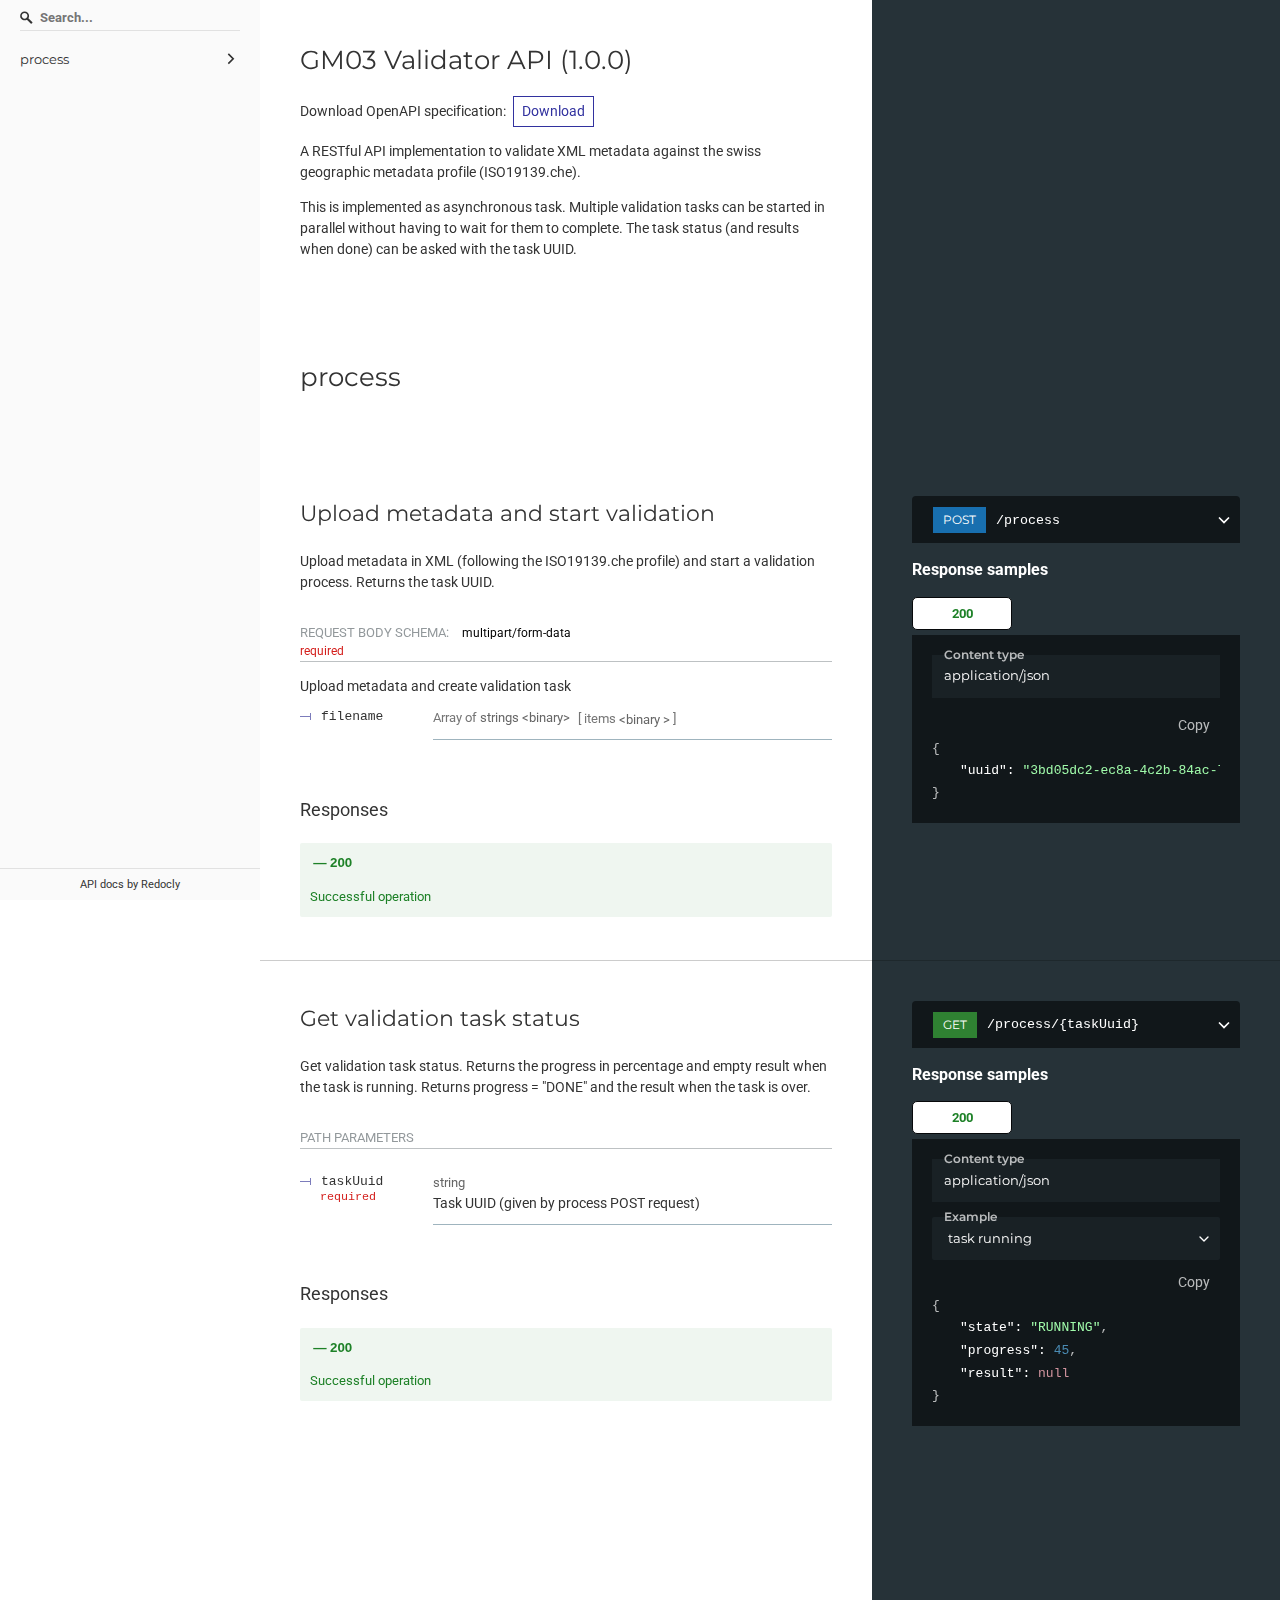
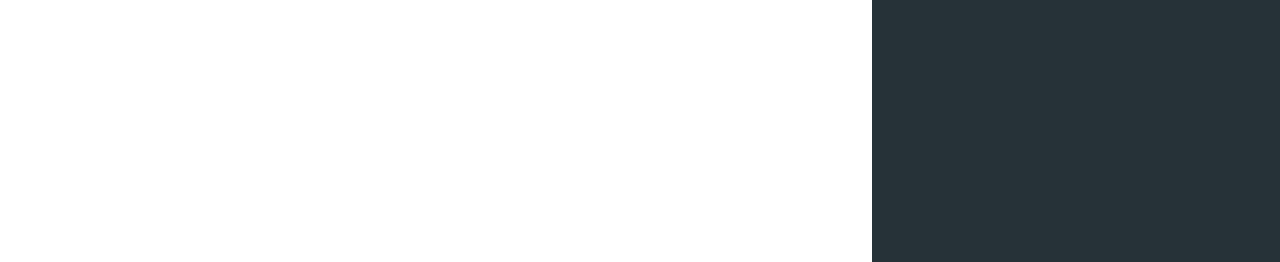
==== commit 2b75a8e6: "update api doc" ====
--- a/home/static/redoc-static.html
+++ b/home/static/redoc-static.html
@@ -12,331 +12,333 @@
       margin: 0;
     }
   </style>
-  <script src="https://cdn.redoc.ly/redoc/v2.1.2/bundles/redoc.standalone.js"></script><style data-styled="true" data-styled-version="6.0.8">.iYTzza{width:calc(100% - 40%);padding:0 40px;}/*!sc*/
-@media print,screen and (max-width: 75rem){.iYTzza{width:100%;padding:40px 40px;}}/*!sc*/
-data-styled.g4[id="sc-hLQTFJ"]{content:"iYTzza,"}/*!sc*/
-.iLDMWi{padding:40px 0;}/*!sc*/
-.iLDMWi:last-child{min-height:calc(100vh + 1px);}/*!sc*/
-.iLDMWi>.iLDMWi:last-child{min-height:initial;}/*!sc*/
-@media print,screen and (max-width: 75rem){.iLDMWi{padding:0;}}/*!sc*/
-.jkelUJ{padding:40px 0;position:relative;}/*!sc*/
-.jkelUJ:last-child{min-height:calc(100vh + 1px);}/*!sc*/
-.jkelUJ>.jkelUJ:last-child{min-height:initial;}/*!sc*/
-@media print,screen and (max-width: 75rem){.jkelUJ{padding:0;}}/*!sc*/
-.jkelUJ:not(:last-of-type):after{position:absolute;bottom:0;width:100%;display:block;content:'';border-bottom:1px solid rgba(0, 0, 0, 0.2);}/*!sc*/
-data-styled.g5[id="sc-eDLKEg"]{content:"iLDMWi,jkelUJ,"}/*!sc*/
-.fwyuAP{width:40%;color:#ffffff;background-color:#263238;padding:0 40px;}/*!sc*/
-@media print,screen and (max-width: 75rem){.fwyuAP{width:100%;padding:40px 40px;}}/*!sc*/
-data-styled.g6[id="sc-jTQDJr"]{content:"fwyuAP,"}/*!sc*/
-.ftmCEy{background-color:#263238;}/*!sc*/
-data-styled.g7[id="sc-gLLuHO"]{content:"ftmCEy,"}/*!sc*/
-.hfKSyc{display:flex;width:100%;padding:0;}/*!sc*/
-@media print,screen and (max-width: 75rem){.hfKSyc{flex-direction:column;}}/*!sc*/
-data-styled.g8[id="sc-iBdoyZ"]{content:"hfKSyc,"}/*!sc*/
-.bAxWNM{font-family:Montserrat,sans-serif;font-weight:400;font-size:1.85714em;line-height:1.6em;color:#333333;}/*!sc*/
-data-styled.g9[id="sc-fsYfxw"]{content:"bAxWNM,"}/*!sc*/
-.lgNDAg{font-family:Montserrat,sans-serif;font-weight:400;font-size:1.57143em;line-height:1.6em;color:#333333;margin:0 0 20px;}/*!sc*/
-data-styled.g10[id="sc-qZruQ"]{content:"lgNDAg,"}/*!sc*/
-.yVWyK{color:#ffffff;}/*!sc*/
-data-styled.g12[id="sc-kFCrIq"]{content:"yVWyK,"}/*!sc*/
-.fjLiXw{border-bottom:1px solid rgba(38, 50, 56, 0.3);margin:1em 0 1em 0;color:rgba(38, 50, 56, 0.5);font-weight:normal;text-transform:uppercase;font-size:0.929em;line-height:20px;}/*!sc*/
-data-styled.g13[id="sc-irLvoH"]{content:"fjLiXw,"}/*!sc*/
-.sc-csKJRI{cursor:pointer;margin-left:-20px;padding:0;line-height:1;width:20px;display:inline-block;outline:0;}/*!sc*/
-.cuXxNv:before{content:'';width:15px;height:15px;background-size:contain;background-image:url('[data-uri]');opacity:0.5;visibility:hidden;display:inline-block;vertical-align:middle;}/*!sc*/
-h1:hover>.cuXxNv::before,h2:hover>.cuXxNv::before,.cuXxNv:hover::before{visibility:visible;}/*!sc*/
-data-styled.g14[id="sc-csKJRI"]{content:"cuXxNv,"}/*!sc*/
-.jlmrrS{height:18px;width:18px;min-width:18px;vertical-align:middle;float:right;transition:transform 0.2s ease-out;transform:rotateZ(-90deg);}/*!sc*/
-.jaElDA{height:20px;width:20px;min-width:20px;vertical-align:middle;float:right;transition:transform 0.2s ease-out;transform:rotateZ(0);}/*!sc*/
-.jaElDA polygon{fill:white;}/*!sc*/
-data-styled.g15[id="sc-eTNxZ"]{content:"jlmrrS,jaElDA,"}/*!sc*/
-.crOOUt{border-left:1px solid #7c7cbb;box-sizing:border-box;position:relative;padding:10px 10px 10px 0;}/*!sc*/
-@media screen and (max-width: 50rem){.crOOUt{display:block;overflow:hidden;}}/*!sc*/
-tr:first-of-type>.crOOUt,tr.last>.crOOUt{border-left-width:0;background-position:top left;background-repeat:no-repeat;background-size:1px 100%;}/*!sc*/
-tr:first-of-type>.crOOUt{background-image:linear-gradient(
+  <script src="https://cdn.redoc.ly/redoc/v2.1.3/bundles/redoc.standalone.js"></script><style data-styled="true" data-styled-version="6.1.1">.gvoNGN{width:calc(100% - 40%);padding:0 40px;}/*!sc*/
+@media print,screen and (max-width: 75rem){.gvoNGN{width:100%;padding:40px 40px;}}/*!sc*/
+data-styled.g4[id="sc-hKgKIp"]{content:"gvoNGN,"}/*!sc*/
+.kxmVZO{padding:40px 0;}/*!sc*/
+.kxmVZO:last-child{min-height:calc(100vh + 1px);}/*!sc*/
+.kxmVZO>.kxmVZO:last-child{min-height:initial;}/*!sc*/
+@media print,screen and (max-width: 75rem){.kxmVZO{padding:0;}}/*!sc*/
+.bCpIRB{padding:40px 0;position:relative;}/*!sc*/
+.bCpIRB:last-child{min-height:calc(100vh + 1px);}/*!sc*/
+.bCpIRB>.bCpIRB:last-child{min-height:initial;}/*!sc*/
+@media print,screen and (max-width: 75rem){.bCpIRB{padding:0;}}/*!sc*/
+.bCpIRB:not(:last-of-type):after{position:absolute;bottom:0;width:100%;display:block;content:'';border-bottom:1px solid rgba(0, 0, 0, 0.2);}/*!sc*/
+data-styled.g5[id="sc-eCstZk"]{content:"kxmVZO,bCpIRB,"}/*!sc*/
+.QymcT{width:40%;color:#ffffff;background-color:#263238;padding:0 40px;}/*!sc*/
+@media print,screen and (max-width: 75rem){.QymcT{width:100%;padding:40px 40px;}}/*!sc*/
+data-styled.g6[id="sc-jSguLX"]{content:"QymcT,"}/*!sc*/
+.bZqtR{background-color:#263238;}/*!sc*/
+data-styled.g7[id="sc-gKsecS"]{content:"bZqtR,"}/*!sc*/
+.keMybc{display:flex;width:100%;padding:0;}/*!sc*/
+@media print,screen and (max-width: 75rem){.keMybc{flex-direction:column;}}/*!sc*/
+data-styled.g8[id="sc-iBPTVF"]{content:"keMybc,"}/*!sc*/
+.djltfY{font-family:Montserrat,sans-serif;font-weight:400;font-size:1.85714em;line-height:1.6em;color:#333333;}/*!sc*/
+data-styled.g9[id="sc-fubDmA"]{content:"djltfY,"}/*!sc*/
+.biKwui{font-family:Montserrat,sans-serif;font-weight:400;font-size:1.57143em;line-height:1.6em;color:#333333;margin:0 0 20px;}/*!sc*/
+data-styled.g10[id="sc-pGaPU"]{content:"biKwui,"}/*!sc*/
+.jmifsN{color:#ffffff;}/*!sc*/
+data-styled.g12[id="sc-kEjbdu"]{content:"jmifsN,"}/*!sc*/
+.bRzaSI{border-bottom:1px solid rgba(38, 50, 56, 0.3);margin:1em 0 1em 0;color:rgba(38, 50, 56, 0.5);font-weight:normal;text-transform:uppercase;font-size:0.929em;line-height:20px;}/*!sc*/
+data-styled.g13[id="sc-iqHXzD"]{content:"bRzaSI,"}/*!sc*/
+.sc-crrtmM{cursor:pointer;margin-left:-20px;padding:0;line-height:1;width:20px;display:inline-block;outline:0;}/*!sc*/
+.jGBpue:before{content:'';width:15px;height:15px;background-size:contain;background-image:url('[data-uri]');opacity:0.5;visibility:hidden;display:inline-block;vertical-align:middle;}/*!sc*/
+h1:hover>.jGBpue::before,h2:hover>.jGBpue::before,.jGBpue:hover::before{visibility:visible;}/*!sc*/
+data-styled.g14[id="sc-crrtmM"]{content:"jGBpue,"}/*!sc*/
+.hHHrnR{height:18px;width:18px;min-width:18px;vertical-align:middle;float:right;transition:transform 0.2s ease-out;transform:rotateZ(-90deg);}/*!sc*/
+.hHbBnT{height:20px;width:20px;min-width:20px;vertical-align:middle;float:right;transition:transform 0.2s ease-out;transform:rotateZ(0);}/*!sc*/
+.hHbBnT polygon{fill:white;}/*!sc*/
+data-styled.g15[id="sc-dQpIV"]{content:"hHHrnR,hHbBnT,"}/*!sc*/
+.gPUvwc{border-left:1px solid #7c7cbb;box-sizing:border-box;position:relative;padding:10px 10px 10px 0;}/*!sc*/
+@media screen and (max-width: 50rem){.gPUvwc{display:block;overflow:hidden;}}/*!sc*/
+tr:first-of-type>.gPUvwc,tr.last>.gPUvwc{border-left-width:0;background-position:top left;background-repeat:no-repeat;background-size:1px 100%;}/*!sc*/
+tr:first-of-type>.gPUvwc{background-image:linear-gradient(
       to bottom,
       transparent 0%,
       transparent 22px,
       #7c7cbb 22px,
       #7c7cbb 100%
     );}/*!sc*/
-tr.last>.crOOUt{background-image:linear-gradient(
+tr.last>.gPUvwc{background-image:linear-gradient(
       to bottom,
       #7c7cbb 0%,
       #7c7cbb 22px,
       transparent 22px,
       transparent 100%
     );}/*!sc*/
-tr.last+tr>.crOOUt{border-left-color:transparent;}/*!sc*/
-tr.last:first-child>.crOOUt{background:none;border-left-color:transparent;}/*!sc*/
-data-styled.g18[id="sc-hABBGs"]{content:"crOOUt,"}/*!sc*/
-.lnjotK{vertical-align:top;line-height:20px;white-space:nowrap;font-size:13px;font-family:Courier,monospace;}/*!sc*/
-.lnjotK.deprecated{text-decoration:line-through;color:#707070;}/*!sc*/
-data-styled.g20[id="sc-fHekAb"]{content:"lnjotK,"}/*!sc*/
-.ccwNdx{border-bottom:1px solid #9fb4be;padding:10px 0;width:75%;box-sizing:border-box;}/*!sc*/
-tr.expanded .ccwNdx{border-bottom:none;}/*!sc*/
-@media screen and (max-width: 50rem){.ccwNdx{padding:0 20px;border-bottom:none;border-left:1px solid #7c7cbb;}tr.last>.ccwNdx{border-left:none;}}/*!sc*/
-data-styled.g21[id="sc-blmCWO"]{content:"ccwNdx,"}/*!sc*/
-.jalbFl{color:#7c7cbb;font-family:Courier,monospace;margin-right:10px;}/*!sc*/
-.jalbFl::before{content:'';display:inline-block;vertical-align:middle;width:10px;height:1px;background:#7c7cbb;}/*!sc*/
-.jalbFl::after{content:'';display:inline-block;vertical-align:middle;width:1px;background:#7c7cbb;height:7px;}/*!sc*/
-data-styled.g22[id="sc-ifysJV"]{content:"jalbFl,"}/*!sc*/
-.hLcXeN{border-collapse:separate;border-radius:3px;font-size:14px;border-spacing:0;width:100%;}/*!sc*/
-.hLcXeN >tr{vertical-align:middle;}/*!sc*/
-@media screen and (max-width: 50rem){.hLcXeN{display:block;}.hLcXeN >tr,.hLcXeN >tbody>tr{display:block;}}/*!sc*/
-@media screen and (max-width: 50rem) and (-ms-high-contrast:none){.hLcXeN td{float:left;width:100%;}}/*!sc*/
-.hLcXeN .sc-dJGLgI,.hLcXeN .sc-dJGLgI .sc-dJGLgI .sc-dJGLgI,.hLcXeN .sc-dJGLgI .sc-dJGLgI .sc-dJGLgI .sc-dJGLgI .sc-dJGLgI{margin:1em;margin-right:0;background:#fafafa;}/*!sc*/
-.hLcXeN .sc-dJGLgI .sc-dJGLgI,.hLcXeN .sc-dJGLgI .sc-dJGLgI .sc-dJGLgI .sc-dJGLgI,.hLcXeN .sc-dJGLgI .sc-dJGLgI .sc-dJGLgI .sc-dJGLgI .sc-dJGLgI .sc-dJGLgI{background:#ffffff;}/*!sc*/
-data-styled.g24[id="sc-hIPCWT"]{content:"hLcXeN,"}/*!sc*/
-.iTBMaq >ul{list-style:none;padding:0;margin:0;margin:0 -5px;}/*!sc*/
-.iTBMaq >ul >li{padding:5px 10px;display:inline-block;background-color:#11171a;border-bottom:1px solid rgba(0, 0, 0, 0.5);cursor:pointer;text-align:center;outline:none;color:#ccc;margin:0 5px 5px 5px;border:1px solid #07090b;border-radius:5px;min-width:60px;font-size:0.9em;font-weight:bold;}/*!sc*/
-.iTBMaq >ul >li.react-tabs__tab--selected{color:#333333;background:#ffffff;}/*!sc*/
-.iTBMaq >ul >li.react-tabs__tab--selected:focus{outline:auto;}/*!sc*/
-.iTBMaq >ul >li:only-child{flex:none;min-width:100px;}/*!sc*/
-.iTBMaq >ul >li.tab-success{color:#1d8127;}/*!sc*/
-.iTBMaq >ul >li.tab-redirect{color:#ffa500;}/*!sc*/
-.iTBMaq >ul >li.tab-info{color:#87ceeb;}/*!sc*/
-.iTBMaq >ul >li.tab-error{color:#d41f1c;}/*!sc*/
-.iTBMaq >.react-tabs__tab-panel{background:#11171a;}/*!sc*/
-.iTBMaq >.react-tabs__tab-panel>div,.iTBMaq >.react-tabs__tab-panel>pre{padding:20px;margin:0;}/*!sc*/
-.iTBMaq >.react-tabs__tab-panel>div>pre{padding:0;}/*!sc*/
-data-styled.g30[id="sc-cyZbyy"]{content:"iTBMaq,"}/*!sc*/
-.lktHVY code[class*='language-'],.lktHVY pre[class*='language-']{text-shadow:0 -0.1em 0.2em black;text-align:left;white-space:pre;word-spacing:normal;word-break:normal;word-wrap:normal;line-height:1.5;-moz-tab-size:4;-o-tab-size:4;tab-size:4;-webkit-hyphens:none;-moz-hyphens:none;-ms-hyphens:none;hyphens:none;}/*!sc*/
-@media print{.lktHVY code[class*='language-'],.lktHVY pre[class*='language-']{text-shadow:none;}}/*!sc*/
-.lktHVY pre[class*='language-']{padding:1em;margin:0.5em 0;overflow:auto;}/*!sc*/
-.lktHVY .token.comment,.lktHVY .token.prolog,.lktHVY .token.doctype,.lktHVY .token.cdata{color:hsl(30, 20%, 50%);}/*!sc*/
-.lktHVY .token.punctuation{opacity:0.7;}/*!sc*/
-.lktHVY .namespace{opacity:0.7;}/*!sc*/
-.lktHVY .token.property,.lktHVY .token.tag,.lktHVY .token.number,.lktHVY .token.constant,.lktHVY .token.symbol{color:#4a8bb3;}/*!sc*/
-.lktHVY .token.boolean{color:#e64441;}/*!sc*/
-.lktHVY .token.selector,.lktHVY .token.attr-name,.lktHVY .token.string,.lktHVY .token.char,.lktHVY .token.builtin,.lktHVY .token.inserted{color:#a0fbaa;}/*!sc*/
-.lktHVY .token.selector+a,.lktHVY .token.attr-name+a,.lktHVY .token.string+a,.lktHVY .token.char+a,.lktHVY .token.builtin+a,.lktHVY .token.inserted+a,.lktHVY .token.selector+a:visited,.lktHVY .token.attr-name+a:visited,.lktHVY .token.string+a:visited,.lktHVY .token.char+a:visited,.lktHVY .token.builtin+a:visited,.lktHVY .token.inserted+a:visited{color:#4ed2ba;text-decoration:underline;}/*!sc*/
-.lktHVY .token.property.string{color:white;}/*!sc*/
-.lktHVY .token.operator,.lktHVY .token.entity,.lktHVY .token.url,.lktHVY .token.variable{color:hsl(40, 90%, 60%);}/*!sc*/
-.lktHVY .token.atrule,.lktHVY .token.attr-value,.lktHVY .token.keyword{color:hsl(350, 40%, 70%);}/*!sc*/
-.lktHVY .token.regex,.lktHVY .token.important{color:#e90;}/*!sc*/
-.lktHVY .token.important,.lktHVY .token.bold{font-weight:bold;}/*!sc*/
-.lktHVY .token.italic{font-style:italic;}/*!sc*/
-.lktHVY .token.entity{cursor:help;}/*!sc*/
-.lktHVY .token.deleted{color:red;}/*!sc*/
-data-styled.g32[id="sc-iKOmII"]{content:"lktHVY,"}/*!sc*/
-.hFZVbn{opacity:0.7;transition:opacity 0.3s ease;text-align:right;}/*!sc*/
-.hFZVbn:focus-within{opacity:1;}/*!sc*/
-.hFZVbn >button{background-color:transparent;border:0;color:inherit;padding:2px 10px;font-family:Roboto,sans-serif;font-size:14px;line-height:1.5em;cursor:pointer;outline:0;}/*!sc*/
-.hFZVbn >button :hover,.hFZVbn >button :focus{background:rgba(255, 255, 255, 0.1);}/*!sc*/
-data-styled.g33[id="sc-gjLLkZ"]{content:"hFZVbn,"}/*!sc*/
-.bYmMfZ{position:relative;}/*!sc*/
-data-styled.g37[id="sc-kMzFfA"]{content:"bYmMfZ,"}/*!sc*/
-.bZpSFx{position:absolute;pointer-events:none;z-index:1;top:50%;-webkit-transform:translateY(-50%);-ms-transform:translateY(-50%);transform:translateY(-50%);right:8px;margin:auto;text-align:center;}/*!sc*/
-.bZpSFx polyline{color:white;}/*!sc*/
-data-styled.g38[id="sc-ilxdHR"]{content:"bZpSFx,"}/*!sc*/
-.fFbukR{box-sizing:border-box;min-width:100px;outline:none;display:inline-block;border-radius:2px;border:1px solid rgba(38, 50, 56, 0.5);vertical-align:bottom;padding:2px 0px 2px 6px;position:relative;width:auto;background:white;color:#263238;font-family:Montserrat,sans-serif;font-size:0.929em;line-height:1.5em;cursor:pointer;transition:border 0.25s ease,color 0.25s ease,box-shadow 0.25s ease;}/*!sc*/
-.fFbukR label{box-sizing:border-box;min-width:100px;outline:none;display:inline-block;font-family:Montserrat,sans-serif;color:#333333;vertical-align:bottom;width:auto;text-transform:none;padding:0 22px 0 4px;font-size:0.929em;line-height:1.5em;font-family:inherit;text-overflow:ellipsis;overflow:hidden;white-space:nowrap;}/*!sc*/
-.fFbukR .dropdown-select{position:absolute;top:0;left:0;width:100%;height:100%;opacity:0;border:none;appearance:none;cursor:pointer;color:#333333;line-height:inherit;font-family:inherit;}/*!sc*/
-.fFbukR:hover,.fFbukR:focus-within{border:1px solid #32329f;color:#32329f;box-shadow:0px 0px 0px 1px #32329f;}/*!sc*/
-data-styled.g39[id="sc-jIBlKa"]{content:"fFbukR,"}/*!sc*/
-.cnZmze{margin-left:10px;text-transform:none;font-size:0.929em;color:black;}/*!sc*/
-data-styled.g41[id="sc-gYrrRJ"]{content:"cnZmze,"}/*!sc*/
-.xuweW{font-family:Roboto,sans-serif;font-weight:400;line-height:1.5em;}/*!sc*/
-.xuweW p:last-child{margin-bottom:0;}/*!sc*/
-.xuweW h1{font-family:Montserrat,sans-serif;font-weight:400;font-size:1.85714em;line-height:1.6em;color:#32329f;margin-top:0;}/*!sc*/
-.xuweW h2{font-family:Montserrat,sans-serif;font-weight:400;font-size:1.57143em;line-height:1.6em;color:#333333;}/*!sc*/
-.xuweW code{color:#e53935;background-color:rgba(38, 50, 56, 0.05);font-family:Courier,monospace;border-radius:2px;border:1px solid rgba(38, 50, 56, 0.1);padding:0 5px;font-size:13px;font-weight:400;word-break:break-word;}/*!sc*/
-.xuweW pre{font-family:Courier,monospace;white-space:pre;background-color:#11171a;color:white;padding:20px;overflow-x:auto;line-height:normal;border-radius:0;border:1px solid rgba(38, 50, 56, 0.1);}/*!sc*/
-.xuweW pre code{background-color:transparent;color:white;padding:0;}/*!sc*/
-.xuweW pre code:before,.xuweW pre code:after{content:none;}/*!sc*/
-.xuweW blockquote{margin:0;margin-bottom:1em;padding:0 15px;color:#777;border-left:4px solid #ddd;}/*!sc*/
-.xuweW img{max-width:100%;box-sizing:content-box;}/*!sc*/
-.xuweW ul,.xuweW ol{padding-left:2em;margin:0;margin-bottom:1em;}/*!sc*/
-.xuweW ul ul,.xuweW ol ul,.xuweW ul ol,.xuweW ol ol{margin-bottom:0;margin-top:0;}/*!sc*/
-.xuweW table{display:block;width:100%;overflow:auto;word-break:normal;word-break:keep-all;border-collapse:collapse;border-spacing:0;margin-top:1.5em;margin-bottom:1.5em;}/*!sc*/
-.xuweW table tr{background-color:#fff;border-top:1px solid #ccc;}/*!sc*/
-.xuweW table tr:nth-child(2n){background-color:#fafafa;}/*!sc*/
-.xuweW table th,.xuweW table td{padding:6px 13px;border:1px solid #ddd;}/*!sc*/
-.xuweW table th{text-align:left;font-weight:bold;}/*!sc*/
-.xuweW .share-link{cursor:pointer;margin-left:-20px;padding:0;line-height:1;width:20px;display:inline-block;outline:0;}/*!sc*/
-.xuweW .share-link:before{content:'';width:15px;height:15px;background-size:contain;background-image:url('[data-uri]');opacity:0.5;visibility:hidden;display:inline-block;vertical-align:middle;}/*!sc*/
-.xuweW h1:hover>.share-link::before,.xuweW h2:hover>.share-link::before,.xuweW .share-link:hover::before{visibility:visible;}/*!sc*/
-.xuweW a{text-decoration:auto;color:#32329f;}/*!sc*/
-.xuweW a:visited{color:#32329f;}/*!sc*/
-.xuweW a:hover{color:#6868cf;text-decoration:auto;}/*!sc*/
-.eXcYps{font-family:Roboto,sans-serif;font-weight:400;line-height:1.5em;}/*!sc*/
-.eXcYps p:last-child{margin-bottom:0;}/*!sc*/
-.eXcYps p:first-child{margin-top:0;}/*!sc*/
-.eXcYps p:last-child{margin-bottom:0;}/*!sc*/
-.eXcYps h1{font-family:Montserrat,sans-serif;font-weight:400;font-size:1.85714em;line-height:1.6em;color:#32329f;margin-top:0;}/*!sc*/
-.eXcYps h2{font-family:Montserrat,sans-serif;font-weight:400;font-size:1.57143em;line-height:1.6em;color:#333333;}/*!sc*/
-.eXcYps code{color:#e53935;background-color:rgba(38, 50, 56, 0.05);font-family:Courier,monospace;border-radius:2px;border:1px solid rgba(38, 50, 56, 0.1);padding:0 5px;font-size:13px;font-weight:400;word-break:break-word;}/*!sc*/
-.eXcYps pre{font-family:Courier,monospace;white-space:pre;background-color:#11171a;color:white;padding:20px;overflow-x:auto;line-height:normal;border-radius:0;border:1px solid rgba(38, 50, 56, 0.1);}/*!sc*/
-.eXcYps pre code{background-color:transparent;color:white;padding:0;}/*!sc*/
-.eXcYps pre code:before,.eXcYps pre code:after{content:none;}/*!sc*/
-.eXcYps blockquote{margin:0;margin-bottom:1em;padding:0 15px;color:#777;border-left:4px solid #ddd;}/*!sc*/
-.eXcYps img{max-width:100%;box-sizing:content-box;}/*!sc*/
-.eXcYps ul,.eXcYps ol{padding-left:2em;margin:0;margin-bottom:1em;}/*!sc*/
-.eXcYps ul ul,.eXcYps ol ul,.eXcYps ul ol,.eXcYps ol ol{margin-bottom:0;margin-top:0;}/*!sc*/
-.eXcYps table{display:block;width:100%;overflow:auto;word-break:normal;word-break:keep-all;border-collapse:collapse;border-spacing:0;margin-top:1.5em;margin-bottom:1.5em;}/*!sc*/
-.eXcYps table tr{background-color:#fff;border-top:1px solid #ccc;}/*!sc*/
-.eXcYps table tr:nth-child(2n){background-color:#fafafa;}/*!sc*/
-.eXcYps table th,.eXcYps table td{padding:6px 13px;border:1px solid #ddd;}/*!sc*/
-.eXcYps table th{text-align:left;font-weight:bold;}/*!sc*/
-.eXcYps .share-link{cursor:pointer;margin-left:-20px;padding:0;line-height:1;width:20px;display:inline-block;outline:0;}/*!sc*/
-.eXcYps .share-link:before{content:'';width:15px;height:15px;background-size:contain;background-image:url('[data-uri]');opacity:0.5;visibility:hidden;display:inline-block;vertical-align:middle;}/*!sc*/
-.eXcYps h1:hover>.share-link::before,.eXcYps h2:hover>.share-link::before,.eXcYps .share-link:hover::before{visibility:visible;}/*!sc*/
-.eXcYps a{text-decoration:auto;color:#32329f;}/*!sc*/
-.eXcYps a:visited{color:#32329f;}/*!sc*/
-.eXcYps a:hover{color:#6868cf;text-decoration:auto;}/*!sc*/
-data-styled.g42[id="sc-cCzKow"]{content:"xuweW,eXcYps,"}/*!sc*/
-.dyGheG{display:inline;}/*!sc*/
-data-styled.g43[id="sc-ckdFFX"]{content:"dyGheG,"}/*!sc*/
-.efVAqH{position:relative;}/*!sc*/
-data-styled.g44[id="sc-jdHHBG"]{content:"efVAqH,"}/*!sc*/
-.eDEhla:hover>.sc-gjLLkZ{opacity:1;}/*!sc*/
-data-styled.g49[id="sc-cSxSEp"]{content:"eDEhla,"}/*!sc*/
-.hNYODe{font-family:Courier,monospace;font-size:13px;white-space:pre;contain:content;overflow-x:auto;}/*!sc*/
-.hNYODe .redoc-json code>.collapser{display:none;pointer-events:none;}/*!sc*/
-.hNYODe .callback-function{color:gray;}/*!sc*/
-.hNYODe .collapser:after{content:'-';cursor:pointer;}/*!sc*/
-.hNYODe .collapsed>.collapser:after{content:'+';cursor:pointer;}/*!sc*/
-.hNYODe .ellipsis:after{content:' … ';}/*!sc*/
-.hNYODe .collapsible{margin-left:2em;}/*!sc*/
-.hNYODe .hoverable{padding-top:1px;padding-bottom:1px;padding-left:2px;padding-right:2px;border-radius:2px;}/*!sc*/
-.hNYODe .hovered{background-color:rgba(235, 238, 249, 1);}/*!sc*/
-.hNYODe .collapser{background-color:transparent;border:0;color:#fff;font-family:Courier,monospace;font-size:13px;padding-right:6px;padding-left:6px;padding-top:0;padding-bottom:0;display:flex;align-items:center;justify-content:center;width:15px;height:15px;position:absolute;top:4px;left:-1.5em;cursor:default;user-select:none;-webkit-user-select:none;padding:2px;}/*!sc*/
-.hNYODe .collapser:focus{outline-color:#fff;outline-style:dotted;outline-width:1px;}/*!sc*/
-.hNYODe ul{list-style-type:none;padding:0px;margin:0px 0px 0px 26px;}/*!sc*/
-.hNYODe li{position:relative;display:block;}/*!sc*/
-.hNYODe .hoverable{display:inline-block;}/*!sc*/
-.hNYODe .selected{outline-style:solid;outline-width:1px;outline-style:dotted;}/*!sc*/
-.hNYODe .collapsed>.collapsible{display:none;}/*!sc*/
-.hNYODe .ellipsis{display:none;}/*!sc*/
-.hNYODe .collapsed>.ellipsis{display:inherit;}/*!sc*/
-data-styled.g50[id="sc-jMbUzY"]{content:"hNYODe,"}/*!sc*/
-.hZLvzz{padding:0.9em;background-color:rgba(38,50,56,0.4);margin:0 0 10px 0;display:block;font-family:Montserrat,sans-serif;font-size:0.929em;line-height:1.5em;}/*!sc*/
-data-styled.g51[id="sc-dQmiQg"]{content:"hZLvzz,"}/*!sc*/
-.kxEnCv{font-family:Montserrat,sans-serif;font-size:12px;position:absolute;z-index:1;top:-11px;left:12px;font-weight:600;color:rgba(255,255,255,0.7);}/*!sc*/
-data-styled.g52[id="sc-bCvmwx"]{content:"kxEnCv,"}/*!sc*/
-.kyLQMH{position:relative;}/*!sc*/
-data-styled.g53[id="sc-cPtzEK"]{content:"kyLQMH,"}/*!sc*/
-.dfHVNg{margin:0 0 10px 0;display:block;background-color:rgba(38,50,56,0.4);border:none;padding:0.9em 1.6em 0.9em 0.9em;box-shadow:none;}/*!sc*/
-.dfHVNg label{color:#ffffff;text-overflow:ellipsis;white-space:nowrap;overflow:hidden;font-size:1em;text-transform:none;border:none;}/*!sc*/
-.dfHVNg:hover,.dfHVNg:focus-within{border:none;box-shadow:none;background-color:rgba(38,50,56,0.7);}/*!sc*/
-data-styled.g54[id="sc-BCDlb"]{content:"dfHVNg,"}/*!sc*/
-.hIWQYe{margin-top:15px;}/*!sc*/
-data-styled.g56[id="sc-hVcFBF"]{content:"hIWQYe,"}/*!sc*/
-.fTSZlU{vertical-align:middle;font-size:13px;line-height:20px;}/*!sc*/
-data-styled.g58[id="sc-gUjWqj"]{content:"fTSZlU,"}/*!sc*/
-.jXiBHH{color:rgba(102,102,102,0.9);}/*!sc*/
-data-styled.g59[id="sc-kZOtbI"]{content:"jXiBHH,"}/*!sc*/
-.ewkIlk{color:#666;}/*!sc*/
-data-styled.g60[id="sc-iLXwHZ"]{content:"ewkIlk,"}/*!sc*/
-.dCqBFZ{color:#d41f1c;font-size:0.9em;font-weight:normal;margin-left:20px;line-height:1;}/*!sc*/
-data-styled.g62[id="sc-eKzuse"]{content:"dCqBFZ,"}/*!sc*/
-.ildTjo{margin-top:0;margin-bottom:0.5em;}/*!sc*/
-data-styled.g91[id="sc-eFyDJw"]{content:"ildTjo,"}/*!sc*/
-.iYiFqZ{border:1px solid #32329f;color:#32329f;font-weight:normal;margin-left:0.5em;padding:4px 8px 4px;display:inline-block;text-decoration:none;cursor:pointer;}/*!sc*/
-data-styled.g92[id="sc-crHHpN"]{content:"iYiFqZ,"}/*!sc*/
-.gnCqnS{width:9ex;display:inline-block;height:13px;line-height:13px;background-color:#333;border-radius:3px;background-repeat:no-repeat;background-position:6px 4px;font-size:7px;font-family:Verdana,sans-serif;color:white;text-transform:uppercase;text-align:center;font-weight:bold;vertical-align:middle;margin-right:6px;margin-top:2px;}/*!sc*/
-.gnCqnS.get{background-color:#2F8132;}/*!sc*/
-.gnCqnS.post{background-color:#186FAF;}/*!sc*/
-.gnCqnS.put{background-color:#95507c;}/*!sc*/
-.gnCqnS.options{background-color:#947014;}/*!sc*/
-.gnCqnS.patch{background-color:#bf581d;}/*!sc*/
-.gnCqnS.delete{background-color:#cc3333;}/*!sc*/
-.gnCqnS.basic{background-color:#707070;}/*!sc*/
-.gnCqnS.link{background-color:#07818F;}/*!sc*/
-.gnCqnS.head{background-color:#A23DAD;}/*!sc*/
-.gnCqnS.hook{background-color:#32329f;}/*!sc*/
-.gnCqnS.schema{background-color:#707070;}/*!sc*/
-data-styled.g99[id="sc-dmcprM"]{content:"gnCqnS,"}/*!sc*/
-.jSTgTs{margin:0;padding:0;}/*!sc*/
-.jSTgTs:first-child{padding-bottom:32px;}/*!sc*/
-.sc-YlsYd .sc-YlsYd{font-size:0.929em;}/*!sc*/
-.jvOwNB{margin:0;padding:0;display:none;}/*!sc*/
-.jvOwNB:first-child{padding-bottom:32px;}/*!sc*/
-.sc-YlsYd .sc-YlsYd{font-size:0.929em;}/*!sc*/
-data-styled.g100[id="sc-YlsYd"]{content:"jSTgTs,jvOwNB,"}/*!sc*/
-.cObvch{list-style:none inside none;overflow:hidden;text-overflow:ellipsis;padding:0;}/*!sc*/
-data-styled.g101[id="sc-imiRWQ"]{content:"cObvch,"}/*!sc*/
-.jQxPfR{cursor:pointer;color:#333333;margin:0;padding:12.5px 20px;display:flex;justify-content:space-between;font-family:Montserrat,sans-serif;font-size:0.929em;text-transform:none;background-color:#fafafa;}/*!sc*/
-.jQxPfR:hover{color:#32329f;background-color:#e1e1e1;}/*!sc*/
-.jQxPfR .sc-eTNxZ{height:1.5em;width:1.5em;}/*!sc*/
-.jQxPfR .sc-eTNxZ polygon{fill:#333333;}/*!sc*/
-.grCXzL{cursor:pointer;color:#333333;margin:0;padding:12.5px 20px;display:flex;justify-content:space-between;font-family:Montserrat,sans-serif;background-color:#fafafa;}/*!sc*/
-.grCXzL:hover{color:#32329f;background-color:#ededed;}/*!sc*/
-.grCXzL .sc-eTNxZ{height:1.5em;width:1.5em;}/*!sc*/
-.grCXzL .sc-eTNxZ polygon{fill:#333333;}/*!sc*/
-data-styled.g102[id="sc-vIzOl"]{content:"jQxPfR,grCXzL,"}/*!sc*/
-.bHSJRM{display:inline-block;vertical-align:middle;width:calc(100% - 38px);overflow:hidden;text-overflow:ellipsis;}/*!sc*/
-data-styled.g103[id="sc-bjUIdC"]{content:"bHSJRM,"}/*!sc*/
-.ivzkPH{font-size:0.8em;margin-top:10px;text-align:center;position:fixed;width:260px;bottom:0;background:#fafafa;}/*!sc*/
-.ivzkPH a,.ivzkPH a:visited,.ivzkPH a:hover{color:#333333!important;padding:5px 0;border-top:1px solid #e1e1e1;text-decoration:none;display:flex;align-items:center;justify-content:center;}/*!sc*/
-.ivzkPH img{width:15px;margin-right:5px;}/*!sc*/
-@media screen and (max-width: 50rem){.ivzkPH{width:100%;}}/*!sc*/
-data-styled.g104[id="sc-eIPZtT"]{content:"ivzkPH,"}/*!sc*/
-.gsJZlH{cursor:pointer;position:relative;margin-bottom:5px;}/*!sc*/
-data-styled.g110[id="sc-bPrmLV"]{content:"gsJZlH,"}/*!sc*/
-.tYHRE{font-family:Courier,monospace;margin-left:10px;flex:1;overflow-x:hidden;text-overflow:ellipsis;}/*!sc*/
-data-styled.g111[id="sc-fYrVDh"]{content:"tYHRE,"}/*!sc*/
-.giUNjB{outline:0;color:inherit;width:100%;text-align:left;cursor:pointer;padding:10px 30px 10px 20px;border-radius:4px 4px 0 0;background-color:#11171a;display:flex;white-space:nowrap;align-items:center;border:1px solid transparent;border-bottom:0;transition:border-color 0.25s ease;}/*!sc*/
-.giUNjB ..sc-fYrVDh{color:#ffffff;}/*!sc*/
-.giUNjB:focus{box-shadow:inset 0 2px 2px rgba(0, 0, 0, 0.45),0 2px 0 rgba(128, 128, 128, 0.25);}/*!sc*/
-data-styled.g112[id="sc-GkKyA"]{content:"giUNjB,"}/*!sc*/
-.kWgyor{font-size:0.929em;line-height:20px;background-color:#186FAF;color:#ffffff;padding:3px 10px;text-transform:uppercase;font-family:Montserrat,sans-serif;margin:0;}/*!sc*/
-.fStQtp{font-size:0.929em;line-height:20px;background-color:#2F8132;color:#ffffff;padding:3px 10px;text-transform:uppercase;font-family:Montserrat,sans-serif;margin:0;}/*!sc*/
-data-styled.g113[id="sc-jYnQeP"]{content:"kWgyor,fStQtp,"}/*!sc*/
-.jCvEmu{position:absolute;width:100%;z-index:100;background:#fafafa;color:#263238;box-sizing:border-box;box-shadow:0 0 6px rgba(0, 0, 0, 0.33);overflow:hidden;border-bottom-left-radius:4px;border-bottom-right-radius:4px;transition:all 0.25s ease;visibility:hidden;transform:translateY(-50%) scaleY(0);}/*!sc*/
-data-styled.g114[id="sc-eGgFai"]{content:"jCvEmu,"}/*!sc*/
-.ivAlis{padding:10px;}/*!sc*/
-data-styled.g115[id="sc-fnphUx"]{content:"ivAlis,"}/*!sc*/
-.llzBgo{padding:5px;border:1px solid #ccc;background:#fff;word-break:break-all;color:#32329f;}/*!sc*/
-.llzBgo >span{color:#333333;}/*!sc*/
-data-styled.g116[id="sc-lkDGoM"]{content:"llzBgo,"}/*!sc*/
-.cXpcSa{text-transform:lowercase;margin-left:0;line-height:1.5em;}/*!sc*/
-data-styled.g117[id="sc-jnlcwf"]{content:"cXpcSa,"}/*!sc*/
-.bJrTWL{display:block;border:0;width:100%;text-align:left;padding:10px;border-radius:2px;margin-bottom:4px;line-height:1.5em;cursor:pointer;color:#1d8127;background-color:rgba(29,129,39,0.07);cursor:default;}/*!sc*/
-.bJrTWL:focus{outline:auto #1d8127;}/*!sc*/
-.bJrTWL::before{content:"—";font-weight:bold;width:1.5em;text-align:center;display:inline-block;vertical-align:top;}/*!sc*/
-.bJrTWL:focus{outline:0;}/*!sc*/
-data-styled.g119[id="sc-hsaIAR"]{content:"bJrTWL,"}/*!sc*/
-.FsOEB{vertical-align:top;}/*!sc*/
-data-styled.g122[id="sc-gWQxbv"]{content:"FsOEB,"}/*!sc*/
-.OshnC{font-size:1.3em;padding:0.2em 0;margin:3em 0 1.1em;color:#333333;font-weight:normal;}/*!sc*/
-data-styled.g123[id="sc-fYiupo"]{content:"OshnC,"}/*!sc*/
-.cDfExt{margin-bottom:30px;}/*!sc*/
-data-styled.g128[id="sc-eYFUWF"]{content:"cDfExt,"}/*!sc*/
-.WgciV{user-select:none;width:20px;height:20px;align-self:center;display:flex;flex-direction:column;color:#32329f;}/*!sc*/
-data-styled.g129[id="sc-iEYVJe"]{content:"WgciV,"}/*!sc*/
-.fFSyFw{width:260px;background-color:#fafafa;overflow:hidden;display:flex;flex-direction:column;backface-visibility:hidden;height:100vh;position:sticky;position:-webkit-sticky;top:0;}/*!sc*/
-@media screen and (max-width: 50rem){.fFSyFw{position:fixed;z-index:20;width:100%;background:#fafafa;display:none;}}/*!sc*/
-@media print{.fFSyFw{display:none;}}/*!sc*/
-data-styled.g130[id="sc-iqzjZf"]{content:"fFSyFw,"}/*!sc*/
-.bshxVA{outline:none;user-select:none;background-color:#f2f2f2;color:#32329f;display:none;cursor:pointer;position:fixed;right:20px;z-index:100;border-radius:50%;box-shadow:0 0 20px rgba(0, 0, 0, 0.3);bottom:44px;width:60px;height:60px;padding:0 20px;}/*!sc*/
-@media screen and (max-width: 50rem){.bshxVA{display:flex;}}/*!sc*/
-.bshxVA svg{color:#0065FB;}/*!sc*/
-@media print{.bshxVA{display:none;}}/*!sc*/
-data-styled.g131[id="sc-eXzmrL"]{content:"bshxVA,"}/*!sc*/
-.eTqOXi{font-family:Roboto,sans-serif;font-size:14px;font-weight:400;line-height:1.5em;color:#333333;display:flex;position:relative;text-align:left;-webkit-font-smoothing:antialiased;font-smoothing:antialiased;text-rendering:optimizeSpeed!important;tap-highlight-color:rgba(0, 0, 0, 0);text-size-adjust:100%;}/*!sc*/
-.eTqOXi *{box-sizing:border-box;-webkit-tap-highlight-color:rgba(255, 255, 255, 0);}/*!sc*/
-data-styled.g132[id="sc-kUNKMa"]{content:"eTqOXi,"}/*!sc*/
-.gKgOpF{z-index:1;position:relative;overflow:hidden;width:calc(100% - 260px);contain:layout;}/*!sc*/
-@media print,screen and (max-width: 50rem){.gKgOpF{width:100%;}}/*!sc*/
-data-styled.g133[id="sc-dxfSRF"]{content:"gKgOpF,"}/*!sc*/
-.jMrzyV{background:#263238;position:absolute;top:0;bottom:0;right:0;width:calc((100% - 260px) * 0.4);}/*!sc*/
-@media print,screen and (max-width: 75rem){.jMrzyV{display:none;}}/*!sc*/
-data-styled.g134[id="sc-juurlU"]{content:"jMrzyV,"}/*!sc*/
-.kXhsHb{padding:5px 0;}/*!sc*/
-data-styled.g135[id="sc-emwyJb"]{content:"kXhsHb,"}/*!sc*/
-.mrciu{width:calc(100% - 40px);box-sizing:border-box;margin:0 20px;padding:5px 10px 5px 20px;border:0;border-bottom:1px solid #e1e1e1;font-family:Roboto,sans-serif;font-weight:bold;font-size:13px;color:#333333;background-color:transparent;outline:none;}/*!sc*/
-data-styled.g136[id="sc-kjKXdq"]{content:"mrciu,"}/*!sc*/
-.cfsebj{position:absolute;left:20px;height:1.8em;width:0.9em;}/*!sc*/
-.cfsebj path{fill:#333333;}/*!sc*/
-data-styled.g137[id="sc-cMdfiV"]{content:"cfsebj,"}/*!sc*/
+tr.last+tr>.gPUvwc{border-left-color:transparent;}/*!sc*/
+tr.last:first-child>.gPUvwc{background:none;border-left-color:transparent;}/*!sc*/
+data-styled.g18[id="sc-hBEZvw"]{content:"gPUvwc,"}/*!sc*/
+.gXIfsF{vertical-align:top;line-height:20px;white-space:nowrap;font-size:13px;font-family:Courier,monospace;}/*!sc*/
+.gXIfsF.deprecated{text-decoration:line-through;color:#707070;}/*!sc*/
+data-styled.g20[id="sc-fFubCH"]{content:"gXIfsF,"}/*!sc*/
+.kMAhqG{border-bottom:1px solid #9fb4be;padding:10px 0;width:75%;box-sizing:border-box;}/*!sc*/
+tr.expanded .kMAhqG{border-bottom:none;}/*!sc*/
+@media screen and (max-width: 50rem){.kMAhqG{padding:0 20px;border-bottom:none;border-left:1px solid #7c7cbb;}tr.last>.kMAhqG{border-left:none;}}/*!sc*/
+data-styled.g21[id="sc-bkzXAi"]{content:"kMAhqG,"}/*!sc*/
+.jwsifT{color:#7c7cbb;font-family:Courier,monospace;margin-right:10px;}/*!sc*/
+.jwsifT::before{content:'';display:inline-block;vertical-align:middle;width:10px;height:1px;background:#7c7cbb;}/*!sc*/
+.jwsifT::after{content:'';display:inline-block;vertical-align:middle;width:1px;background:#7c7cbb;height:7px;}/*!sc*/
+data-styled.g22[id="sc-idOjMB"]{content:"jwsifT,"}/*!sc*/
+.buUaAP{border-collapse:separate;border-radius:3px;font-size:14px;border-spacing:0;width:100%;}/*!sc*/
+.buUaAP >tr{vertical-align:middle;}/*!sc*/
+@media screen and (max-width: 50rem){.buUaAP{display:block;}.buUaAP >tr,.buUaAP >tbody>tr{display:block;}}/*!sc*/
+@media screen and (max-width: 50rem) and (-ms-high-contrast:none){.buUaAP td{float:left;width:100%;}}/*!sc*/
+.buUaAP .sc-dIUfKc,.buUaAP .sc-dIUfKc .sc-dIUfKc .sc-dIUfKc,.buUaAP .sc-dIUfKc .sc-dIUfKc .sc-dIUfKc .sc-dIUfKc .sc-dIUfKc{margin:1em;margin-right:0;background:#fafafa;}/*!sc*/
+.buUaAP .sc-dIUfKc .sc-dIUfKc,.buUaAP .sc-dIUfKc .sc-dIUfKc .sc-dIUfKc .sc-dIUfKc,.buUaAP .sc-dIUfKc .sc-dIUfKc .sc-dIUfKc .sc-dIUfKc .sc-dIUfKc .sc-dIUfKc{background:#ffffff;}/*!sc*/
+data-styled.g24[id="sc-hHftZz"]{content:"buUaAP,"}/*!sc*/
+.jVRsAZ >ul{list-style:none;padding:0;margin:0;margin:0 -5px;}/*!sc*/
+.jVRsAZ >ul >li{padding:5px 10px;display:inline-block;background-color:#11171a;border-bottom:1px solid rgba(0, 0, 0, 0.5);cursor:pointer;text-align:center;outline:none;color:#ccc;margin:0 5px 5px 5px;border:1px solid #07090b;border-radius:5px;min-width:60px;font-size:0.9em;font-weight:bold;}/*!sc*/
+.jVRsAZ >ul >li.react-tabs__tab--selected{color:#333333;background:#ffffff;}/*!sc*/
+.jVRsAZ >ul >li.react-tabs__tab--selected:focus{outline:auto;}/*!sc*/
+.jVRsAZ >ul >li:only-child{flex:none;min-width:100px;}/*!sc*/
+.jVRsAZ >ul >li.tab-success{color:#1d8127;}/*!sc*/
+.jVRsAZ >ul >li.tab-redirect{color:#ffa500;}/*!sc*/
+.jVRsAZ >ul >li.tab-info{color:#87ceeb;}/*!sc*/
+.jVRsAZ >ul >li.tab-error{color:#d41f1c;}/*!sc*/
+.jVRsAZ >.react-tabs__tab-panel{background:#11171a;}/*!sc*/
+.jVRsAZ >.react-tabs__tab-panel>div,.jVRsAZ >.react-tabs__tab-panel>pre{padding:20px;margin:0;}/*!sc*/
+.jVRsAZ >.react-tabs__tab-panel>div>pre{padding:0;}/*!sc*/
+data-styled.g30[id="sc-cxFKTC"]{content:"jVRsAZ,"}/*!sc*/
+.gpkGbA code[class*='language-'],.gpkGbA pre[class*='language-']{text-shadow:0 -0.1em 0.2em black;text-align:left;white-space:pre;word-spacing:normal;word-break:normal;word-wrap:normal;line-height:1.5;-moz-tab-size:4;-o-tab-size:4;tab-size:4;-webkit-hyphens:none;-moz-hyphens:none;-ms-hyphens:none;hyphens:none;}/*!sc*/
+@media print{.gpkGbA code[class*='language-'],.gpkGbA pre[class*='language-']{text-shadow:none;}}/*!sc*/
+.gpkGbA pre[class*='language-']{padding:1em;margin:0.5em 0;overflow:auto;}/*!sc*/
+.gpkGbA .token.comment,.gpkGbA .token.prolog,.gpkGbA .token.doctype,.gpkGbA .token.cdata{color:hsl(30, 20%, 50%);}/*!sc*/
+.gpkGbA .token.punctuation{opacity:0.7;}/*!sc*/
+.gpkGbA .namespace{opacity:0.7;}/*!sc*/
+.gpkGbA .token.property,.gpkGbA .token.tag,.gpkGbA .token.number,.gpkGbA .token.constant,.gpkGbA .token.symbol{color:#4a8bb3;}/*!sc*/
+.gpkGbA .token.boolean{color:#e64441;}/*!sc*/
+.gpkGbA .token.selector,.gpkGbA .token.attr-name,.gpkGbA .token.string,.gpkGbA .token.char,.gpkGbA .token.builtin,.gpkGbA .token.inserted{color:#a0fbaa;}/*!sc*/
+.gpkGbA .token.selector+a,.gpkGbA .token.attr-name+a,.gpkGbA .token.string+a,.gpkGbA .token.char+a,.gpkGbA .token.builtin+a,.gpkGbA .token.inserted+a,.gpkGbA .token.selector+a:visited,.gpkGbA .token.attr-name+a:visited,.gpkGbA .token.string+a:visited,.gpkGbA .token.char+a:visited,.gpkGbA .token.builtin+a:visited,.gpkGbA .token.inserted+a:visited{color:#4ed2ba;text-decoration:underline;}/*!sc*/
+.gpkGbA .token.property.string{color:white;}/*!sc*/
+.gpkGbA .token.operator,.gpkGbA .token.entity,.gpkGbA .token.url,.gpkGbA .token.variable{color:hsl(40, 90%, 60%);}/*!sc*/
+.gpkGbA .token.atrule,.gpkGbA .token.attr-value,.gpkGbA .token.keyword{color:hsl(350, 40%, 70%);}/*!sc*/
+.gpkGbA .token.regex,.gpkGbA .token.important{color:#e90;}/*!sc*/
+.gpkGbA .token.important,.gpkGbA .token.bold{font-weight:bold;}/*!sc*/
+.gpkGbA .token.italic{font-style:italic;}/*!sc*/
+.gpkGbA .token.entity{cursor:help;}/*!sc*/
+.gpkGbA .token.deleted{color:red;}/*!sc*/
+data-styled.g32[id="sc-iJuWdM"]{content:"gpkGbA,"}/*!sc*/
+.bIDavi{opacity:0.7;transition:opacity 0.3s ease;text-align:right;}/*!sc*/
+.bIDavi:focus-within{opacity:1;}/*!sc*/
+.bIDavi >button{background-color:transparent;border:0;color:inherit;padding:2px 10px;font-family:Roboto,sans-serif;font-size:14px;line-height:1.5em;cursor:pointer;outline:0;}/*!sc*/
+.bIDavi >button :hover,.bIDavi >button :focus{background:rgba(255, 255, 255, 0.1);}/*!sc*/
+data-styled.g33[id="sc-giInvV"]{content:"bIDavi,"}/*!sc*/
+.eJckYb{position:relative;}/*!sc*/
+data-styled.g37[id="sc-kLgoAE"]{content:"eJckYb,"}/*!sc*/
+.dkabVj{position:absolute;pointer-events:none;z-index:1;top:50%;-webkit-transform:translateY(-50%);-ms-transform:translateY(-50%);transform:translateY(-50%);right:8px;margin:auto;text-align:center;}/*!sc*/
+.dkabVj polyline{color:white;}/*!sc*/
+data-styled.g38[id="sc-iktFSN"]{content:"dkabVj,"}/*!sc*/
+.bytgNa{box-sizing:border-box;min-width:100px;outline:none;display:inline-block;border-radius:2px;border:1px solid rgba(38, 50, 56, 0.5);vertical-align:bottom;padding:2px 0px 2px 6px;position:relative;width:auto;background:white;color:#263238;font-family:Montserrat,sans-serif;font-size:0.929em;line-height:1.5em;cursor:pointer;transition:border 0.25s ease,color 0.25s ease,box-shadow 0.25s ease;}/*!sc*/
+.bytgNa label{box-sizing:border-box;min-width:100px;outline:none;display:inline-block;font-family:Montserrat,sans-serif;color:#333333;vertical-align:bottom;width:auto;text-transform:none;padding:0 22px 0 4px;font-size:0.929em;line-height:1.5em;font-family:inherit;text-overflow:ellipsis;overflow:hidden;white-space:nowrap;}/*!sc*/
+.bytgNa .dropdown-select{position:absolute;top:0;left:0;width:100%;height:100%;opacity:0;border:none;appearance:none;cursor:pointer;color:#333333;line-height:inherit;font-family:inherit;}/*!sc*/
+.bytgNa:hover,.bytgNa:focus-within{border:1px solid #32329f;color:#32329f;box-shadow:0px 0px 0px 1px #32329f;}/*!sc*/
+data-styled.g39[id="sc-jJEJze"]{content:"bytgNa,"}/*!sc*/
+.duVBEA{margin-left:10px;text-transform:none;font-size:0.929em;color:black;}/*!sc*/
+data-styled.g41[id="sc-gWHiUp"]{content:"duVBEA,"}/*!sc*/
+.casAkG{font-family:Roboto,sans-serif;font-weight:400;line-height:1.5em;}/*!sc*/
+.casAkG p:last-child{margin-bottom:0;}/*!sc*/
+.casAkG h1{font-family:Montserrat,sans-serif;font-weight:400;font-size:1.85714em;line-height:1.6em;color:#32329f;margin-top:0;}/*!sc*/
+.casAkG h2{font-family:Montserrat,sans-serif;font-weight:400;font-size:1.57143em;line-height:1.6em;color:#333333;}/*!sc*/
+.casAkG code{color:#e53935;background-color:rgba(38, 50, 56, 0.05);font-family:Courier,monospace;border-radius:2px;border:1px solid rgba(38, 50, 56, 0.1);padding:0 5px;font-size:13px;font-weight:400;word-break:break-word;}/*!sc*/
+.casAkG pre{font-family:Courier,monospace;white-space:pre;background-color:#11171a;color:white;padding:20px;overflow-x:auto;line-height:normal;border-radius:0;border:1px solid rgba(38, 50, 56, 0.1);}/*!sc*/
+.casAkG pre code{background-color:transparent;color:white;padding:0;}/*!sc*/
+.casAkG pre code:before,.casAkG pre code:after{content:none;}/*!sc*/
+.casAkG blockquote{margin:0;margin-bottom:1em;padding:0 15px;color:#777;border-left:4px solid #ddd;}/*!sc*/
+.casAkG img{max-width:100%;box-sizing:content-box;}/*!sc*/
+.casAkG ul,.casAkG ol{padding-left:2em;margin:0;margin-bottom:1em;}/*!sc*/
+.casAkG ul ul,.casAkG ol ul,.casAkG ul ol,.casAkG ol ol{margin-bottom:0;margin-top:0;}/*!sc*/
+.casAkG table{display:block;width:100%;overflow:auto;word-break:normal;word-break:keep-all;border-collapse:collapse;border-spacing:0;margin-top:1.5em;margin-bottom:1.5em;}/*!sc*/
+.casAkG table tr{background-color:#fff;border-top:1px solid #ccc;}/*!sc*/
+.casAkG table tr:nth-child(2n){background-color:#fafafa;}/*!sc*/
+.casAkG table th,.casAkG table td{padding:6px 13px;border:1px solid #ddd;}/*!sc*/
+.casAkG table th{text-align:left;font-weight:bold;}/*!sc*/
+.casAkG .share-link{cursor:pointer;margin-left:-20px;padding:0;line-height:1;width:20px;display:inline-block;outline:0;}/*!sc*/
+.casAkG .share-link:before{content:'';width:15px;height:15px;background-size:contain;background-image:url('[data-uri]');opacity:0.5;visibility:hidden;display:inline-block;vertical-align:middle;}/*!sc*/
+.casAkG h1:hover>.share-link::before,.casAkG h2:hover>.share-link::before,.casAkG .share-link:hover::before{visibility:visible;}/*!sc*/
+.casAkG a{text-decoration:auto;color:#32329f;}/*!sc*/
+.casAkG a:visited{color:#32329f;}/*!sc*/
+.casAkG a:hover{color:#6868cf;text-decoration:auto;}/*!sc*/
+.dujygE{font-family:Roboto,sans-serif;font-weight:400;line-height:1.5em;}/*!sc*/
+.dujygE p:last-child{margin-bottom:0;}/*!sc*/
+.dujygE p:first-child{margin-top:0;}/*!sc*/
+.dujygE p:last-child{margin-bottom:0;}/*!sc*/
+.dujygE h1{font-family:Montserrat,sans-serif;font-weight:400;font-size:1.85714em;line-height:1.6em;color:#32329f;margin-top:0;}/*!sc*/
+.dujygE h2{font-family:Montserrat,sans-serif;font-weight:400;font-size:1.57143em;line-height:1.6em;color:#333333;}/*!sc*/
+.dujygE code{color:#e53935;background-color:rgba(38, 50, 56, 0.05);font-family:Courier,monospace;border-radius:2px;border:1px solid rgba(38, 50, 56, 0.1);padding:0 5px;font-size:13px;font-weight:400;word-break:break-word;}/*!sc*/
+.dujygE pre{font-family:Courier,monospace;white-space:pre;background-color:#11171a;color:white;padding:20px;overflow-x:auto;line-height:normal;border-radius:0;border:1px solid rgba(38, 50, 56, 0.1);}/*!sc*/
+.dujygE pre code{background-color:transparent;color:white;padding:0;}/*!sc*/
+.dujygE pre code:before,.dujygE pre code:after{content:none;}/*!sc*/
+.dujygE blockquote{margin:0;margin-bottom:1em;padding:0 15px;color:#777;border-left:4px solid #ddd;}/*!sc*/
+.dujygE img{max-width:100%;box-sizing:content-box;}/*!sc*/
+.dujygE ul,.dujygE ol{padding-left:2em;margin:0;margin-bottom:1em;}/*!sc*/
+.dujygE ul ul,.dujygE ol ul,.dujygE ul ol,.dujygE ol ol{margin-bottom:0;margin-top:0;}/*!sc*/
+.dujygE table{display:block;width:100%;overflow:auto;word-break:normal;word-break:keep-all;border-collapse:collapse;border-spacing:0;margin-top:1.5em;margin-bottom:1.5em;}/*!sc*/
+.dujygE table tr{background-color:#fff;border-top:1px solid #ccc;}/*!sc*/
+.dujygE table tr:nth-child(2n){background-color:#fafafa;}/*!sc*/
+.dujygE table th,.dujygE table td{padding:6px 13px;border:1px solid #ddd;}/*!sc*/
+.dujygE table th{text-align:left;font-weight:bold;}/*!sc*/
+.dujygE .share-link{cursor:pointer;margin-left:-20px;padding:0;line-height:1;width:20px;display:inline-block;outline:0;}/*!sc*/
+.dujygE .share-link:before{content:'';width:15px;height:15px;background-size:contain;background-image:url('[data-uri]');opacity:0.5;visibility:hidden;display:inline-block;vertical-align:middle;}/*!sc*/
+.dujygE h1:hover>.share-link::before,.dujygE h2:hover>.share-link::before,.dujygE .share-link:hover::before{visibility:visible;}/*!sc*/
+.dujygE a{text-decoration:auto;color:#32329f;}/*!sc*/
+.dujygE a:visited{color:#32329f;}/*!sc*/
+.dujygE a:hover{color:#6868cf;text-decoration:auto;}/*!sc*/
+data-styled.g42[id="sc-cBNeRQ"]{content:"casAkG,dujygE,"}/*!sc*/
+.bzkUsW{display:inline;}/*!sc*/
+data-styled.g43[id="sc-citwID"]{content:"bzkUsW,"}/*!sc*/
+.iVrxDL{position:relative;}/*!sc*/
+data-styled.g44[id="sc-jcVcfa"]{content:"iVrxDL,"}/*!sc*/
+.gLzJQv:hover>.sc-giInvV{opacity:1;}/*!sc*/
+data-styled.g49[id="sc-cTkyaV"]{content:"gLzJQv,"}/*!sc*/
+.jXmkAn{font-family:Courier,monospace;font-size:13px;white-space:pre;contain:content;overflow-x:auto;}/*!sc*/
+.jXmkAn .redoc-json code>.collapser{display:none;pointer-events:none;}/*!sc*/
+.jXmkAn .callback-function{color:gray;}/*!sc*/
+.jXmkAn .collapser:after{content:'-';cursor:pointer;}/*!sc*/
+.jXmkAn .collapsed>.collapser:after{content:'+';cursor:pointer;}/*!sc*/
+.jXmkAn .ellipsis:after{content:' … ';}/*!sc*/
+.jXmkAn .collapsible{margin-left:2em;}/*!sc*/
+.jXmkAn .hoverable{padding-top:1px;padding-bottom:1px;padding-left:2px;padding-right:2px;border-radius:2px;}/*!sc*/
+.jXmkAn .hovered{background-color:rgba(235, 238, 249, 1);}/*!sc*/
+.jXmkAn .collapser{background-color:transparent;border:0;color:#fff;font-family:Courier,monospace;font-size:13px;padding-right:6px;padding-left:6px;padding-top:0;padding-bottom:0;display:flex;align-items:center;justify-content:center;width:15px;height:15px;position:absolute;top:4px;left:-1.5em;cursor:default;user-select:none;-webkit-user-select:none;padding:2px;}/*!sc*/
+.jXmkAn .collapser:focus{outline-color:#fff;outline-style:dotted;outline-width:1px;}/*!sc*/
+.jXmkAn ul{list-style-type:none;padding:0px;margin:0px 0px 0px 26px;}/*!sc*/
+.jXmkAn li{position:relative;display:block;}/*!sc*/
+.jXmkAn .hoverable{display:inline-block;}/*!sc*/
+.jXmkAn .selected{outline-style:solid;outline-width:1px;outline-style:dotted;}/*!sc*/
+.jXmkAn .collapsed>.collapsible{display:none;}/*!sc*/
+.jXmkAn .ellipsis{display:none;}/*!sc*/
+.jXmkAn .collapsed>.ellipsis{display:inherit;}/*!sc*/
+data-styled.g50[id="sc-jNMdxs"]{content:"jXmkAn,"}/*!sc*/
+.bAzVww{padding:0.9em;background-color:rgba(38,50,56,0.4);margin:0 0 10px 0;display:block;font-family:Montserrat,sans-serif;font-size:0.929em;line-height:1.5em;}/*!sc*/
+data-styled.g51[id="sc-dOSSlk"]{content:"bAzVww,"}/*!sc*/
+.etjuEr{font-family:Montserrat,sans-serif;font-size:12px;position:absolute;z-index:1;top:-11px;left:12px;font-weight:600;color:rgba(255,255,255,0.7);}/*!sc*/
+data-styled.g52[id="sc-bBrOHt"]{content:"etjuEr,"}/*!sc*/
+.eDzWuJ{position:relative;}/*!sc*/
+data-styled.g53[id="sc-cOaiZO"]{content:"eDzWuJ,"}/*!sc*/
+.iiSFxw{margin:0 0 10px 0;display:block;background-color:rgba(38,50,56,0.4);border:none;padding:0.9em 1.6em 0.9em 0.9em;box-shadow:none;}/*!sc*/
+.iiSFxw label{color:#ffffff;text-overflow:ellipsis;white-space:nowrap;overflow:hidden;font-size:1em;text-transform:none;border:none;}/*!sc*/
+.iiSFxw:hover,.iiSFxw:focus-within{border:none;box-shadow:none;background-color:rgba(38,50,56,0.7);}/*!sc*/
+data-styled.g54[id="sc-AzfvX"]{content:"iiSFxw,"}/*!sc*/
+.kTaCsY{margin-top:15px;}/*!sc*/
+data-styled.g56[id="sc-hTZhMB"]{content:"kTaCsY,"}/*!sc*/
+.ihUpGF{vertical-align:middle;font-size:13px;line-height:20px;}/*!sc*/
+data-styled.g58[id="sc-gTgyBf"]{content:"ihUpGF,"}/*!sc*/
+.cREGdc{color:rgba(102,102,102,0.9);}/*!sc*/
+data-styled.g59[id="sc-laRQQM"]{content:"cREGdc,"}/*!sc*/
+.iPuJRj{color:#666;}/*!sc*/
+data-styled.g60[id="sc-iNqNmV"]{content:"iPuJRj,"}/*!sc*/
+.giWqTo{color:#d41f1c;font-size:0.9em;font-weight:normal;margin-left:20px;line-height:1;}/*!sc*/
+data-styled.g62[id="sc-eJMOVy"]{content:"giWqTo,"}/*!sc*/
+.ftpGcj{margin:0 5px;vertical-align:text-top;}/*!sc*/
+data-styled.g74[id="sc-jHVeRl"]{content:"ftpGcj,"}/*!sc*/
+.hWeMwQ{margin-top:0;margin-bottom:0.5em;}/*!sc*/
+data-styled.g91[id="sc-eGCbyA"]{content:"hWeMwQ,"}/*!sc*/
+.gUXnfH{border:1px solid #32329f;color:#32329f;font-weight:normal;margin-left:0.5em;padding:4px 8px 4px;display:inline-block;text-decoration:none;cursor:pointer;}/*!sc*/
+data-styled.g92[id="sc-ctaXUJ"]{content:"gUXnfH,"}/*!sc*/
+.bwwtyo{width:9ex;display:inline-block;height:13px;line-height:13px;background-color:#333;border-radius:3px;background-repeat:no-repeat;background-position:6px 4px;font-size:7px;font-family:Verdana,sans-serif;color:white;text-transform:uppercase;text-align:center;font-weight:bold;vertical-align:middle;margin-right:6px;margin-top:2px;}/*!sc*/
+.bwwtyo.get{background-color:#2F8132;}/*!sc*/
+.bwwtyo.post{background-color:#186FAF;}/*!sc*/
+.bwwtyo.put{background-color:#95507c;}/*!sc*/
+.bwwtyo.options{background-color:#947014;}/*!sc*/
+.bwwtyo.patch{background-color:#bf581d;}/*!sc*/
+.bwwtyo.delete{background-color:#cc3333;}/*!sc*/
+.bwwtyo.basic{background-color:#707070;}/*!sc*/
+.bwwtyo.link{background-color:#07818F;}/*!sc*/
+.bwwtyo.head{background-color:#A23DAD;}/*!sc*/
+.bwwtyo.hook{background-color:#32329f;}/*!sc*/
+.bwwtyo.schema{background-color:#707070;}/*!sc*/
+data-styled.g99[id="sc-dkIYMQ"]{content:"bwwtyo,"}/*!sc*/
+.YKcaq{margin:0;padding:0;}/*!sc*/
+.YKcaq:first-child{padding-bottom:32px;}/*!sc*/
+.sc-XhViZ .sc-XhViZ{font-size:0.929em;}/*!sc*/
+.VqZwz{margin:0;padding:0;display:none;}/*!sc*/
+.VqZwz:first-child{padding-bottom:32px;}/*!sc*/
+.sc-XhViZ .sc-XhViZ{font-size:0.929em;}/*!sc*/
+data-styled.g100[id="sc-XhViZ"]{content:"YKcaq,VqZwz,"}/*!sc*/
+.fhNqYr{list-style:none inside none;overflow:hidden;text-overflow:ellipsis;padding:0;}/*!sc*/
+data-styled.g101[id="sc-ikPBrU"]{content:"fhNqYr,"}/*!sc*/
+.cOUFXf{cursor:pointer;color:#333333;margin:0;padding:12.5px 20px;display:flex;justify-content:space-between;font-family:Montserrat,sans-serif;font-size:0.929em;text-transform:none;background-color:#fafafa;}/*!sc*/
+.cOUFXf:hover{color:#32329f;background-color:#e1e1e1;}/*!sc*/
+.cOUFXf .sc-dQpIV{height:1.5em;width:1.5em;}/*!sc*/
+.cOUFXf .sc-dQpIV polygon{fill:#333333;}/*!sc*/
+.CYQVt{cursor:pointer;color:#333333;margin:0;padding:12.5px 20px;display:flex;justify-content:space-between;font-family:Montserrat,sans-serif;background-color:#fafafa;}/*!sc*/
+.CYQVt:hover{color:#32329f;background-color:#ededed;}/*!sc*/
+.CYQVt .sc-dQpIV{height:1.5em;width:1.5em;}/*!sc*/
+.CYQVt .sc-dQpIV polygon{fill:#333333;}/*!sc*/
+data-styled.g102[id="sc-tYqQR"]{content:"cOUFXf,CYQVt,"}/*!sc*/
+.bkVowu{display:inline-block;vertical-align:middle;width:calc(100% - 38px);overflow:hidden;text-overflow:ellipsis;}/*!sc*/
+data-styled.g103[id="sc-biBryG"]{content:"bkVowu,"}/*!sc*/
+.jrtoRW{font-size:0.8em;margin-top:10px;text-align:center;position:fixed;width:260px;bottom:0;background:#fafafa;}/*!sc*/
+.jrtoRW a,.jrtoRW a:visited,.jrtoRW a:hover{color:#333333!important;padding:5px 0;border-top:1px solid #e1e1e1;text-decoration:none;display:flex;align-items:center;justify-content:center;}/*!sc*/
+.jrtoRW img{width:15px;margin-right:5px;}/*!sc*/
+@media screen and (max-width: 50rem){.jrtoRW{width:100%;}}/*!sc*/
+data-styled.g104[id="sc-eHfQwz"]{content:"jrtoRW,"}/*!sc*/
+.bhuodb{cursor:pointer;position:relative;margin-bottom:5px;}/*!sc*/
+data-styled.g110[id="sc-bQdSiB"]{content:"bhuodb,"}/*!sc*/
+.jzevEV{font-family:Courier,monospace;margin-left:10px;flex:1;overflow-x:hidden;text-overflow:ellipsis;}/*!sc*/
+data-styled.g111[id="sc-fXoxOd"]{content:"jzevEV,"}/*!sc*/
+.jlriCd{outline:0;color:inherit;width:100%;text-align:left;cursor:pointer;padding:10px 30px 10px 20px;border-radius:4px 4px 0 0;background-color:#11171a;display:flex;white-space:nowrap;align-items:center;border:1px solid transparent;border-bottom:0;transition:border-color 0.25s ease;}/*!sc*/
+.jlriCd ..sc-fXoxOd{color:#ffffff;}/*!sc*/
+.jlriCd:focus{box-shadow:inset 0 2px 2px rgba(0, 0, 0, 0.45),0 2px 0 rgba(128, 128, 128, 0.25);}/*!sc*/
+data-styled.g112[id="sc-FyfbU"]{content:"jlriCd,"}/*!sc*/
+.coiChI{font-size:0.929em;line-height:20px;background-color:#186FAF;color:#ffffff;padding:3px 10px;text-transform:uppercase;font-family:Montserrat,sans-serif;margin:0;}/*!sc*/
+.gDPfwK{font-size:0.929em;line-height:20px;background-color:#2F8132;color:#ffffff;padding:3px 10px;text-transform:uppercase;font-family:Montserrat,sans-serif;margin:0;}/*!sc*/
+data-styled.g113[id="sc-jXkspL"]{content:"coiChI,gDPfwK,"}/*!sc*/
+.ciRGmD{position:absolute;width:100%;z-index:100;background:#fafafa;color:#263238;box-sizing:border-box;box-shadow:0 0 6px rgba(0, 0, 0, 0.33);overflow:hidden;border-bottom-left-radius:4px;border-bottom-right-radius:4px;transition:all 0.25s ease;visibility:hidden;transform:translateY(-50%) scaleY(0);}/*!sc*/
+data-styled.g114[id="sc-eFtZDC"]{content:"ciRGmD,"}/*!sc*/
+.buTZbL{padding:10px;}/*!sc*/
+data-styled.g115[id="sc-fmlKft"]{content:"buTZbL,"}/*!sc*/
+.uePtT{padding:5px;border:1px solid #ccc;background:#fff;word-break:break-all;color:#32329f;}/*!sc*/
+.uePtT >span{color:#333333;}/*!sc*/
+data-styled.g116[id="sc-ljRaSg"]{content:"uePtT,"}/*!sc*/
+.gpLUhw{text-transform:lowercase;margin-left:0;line-height:1.5em;}/*!sc*/
+data-styled.g117[id="sc-jmhEHb"]{content:"gpLUhw,"}/*!sc*/
+.eEqsZl{display:block;border:0;width:100%;text-align:left;padding:10px;border-radius:2px;margin-bottom:4px;line-height:1.5em;cursor:pointer;color:#1d8127;background-color:rgba(29,129,39,0.07);cursor:default;}/*!sc*/
+.eEqsZl:focus{outline:auto #1d8127;}/*!sc*/
+.eEqsZl::before{content:"—";font-weight:bold;width:1.5em;text-align:center;display:inline-block;vertical-align:top;}/*!sc*/
+.eEqsZl:focus{outline:0;}/*!sc*/
+data-styled.g119[id="sc-httZfN"]{content:"eEqsZl,"}/*!sc*/
+.goojcW{vertical-align:top;}/*!sc*/
+data-styled.g122[id="sc-gVgoeb"]{content:"goojcW,"}/*!sc*/
+.fCsSHf{font-size:1.3em;padding:0.2em 0;margin:3em 0 1.1em;color:#333333;font-weight:normal;}/*!sc*/
+data-styled.g123[id="sc-fWPdKs"]{content:"fCsSHf,"}/*!sc*/
+.fgfjUV{margin-bottom:30px;}/*!sc*/
+data-styled.g128[id="sc-eWVLZl"]{content:"fgfjUV,"}/*!sc*/
+.iEVneI{user-select:none;width:20px;height:20px;align-self:center;display:flex;flex-direction:column;color:#32329f;}/*!sc*/
+data-styled.g129[id="sc-iGctyi"]{content:"iEVneI,"}/*!sc*/
+.gXSQkB{width:260px;background-color:#fafafa;overflow:hidden;display:flex;flex-direction:column;backface-visibility:hidden;height:100vh;position:sticky;position:-webkit-sticky;top:0;}/*!sc*/
+@media screen and (max-width: 50rem){.gXSQkB{position:fixed;z-index:20;width:100%;background:#fafafa;display:none;}}/*!sc*/
+@media print{.gXSQkB{display:none;}}/*!sc*/
+data-styled.g130[id="sc-irlPvL"]{content:"gXSQkB,"}/*!sc*/
+.bEOmaQ{outline:none;user-select:none;background-color:#f2f2f2;color:#32329f;display:none;cursor:pointer;position:fixed;right:20px;z-index:100;border-radius:50%;box-shadow:0 0 20px rgba(0, 0, 0, 0.3);bottom:44px;width:60px;height:60px;padding:0 20px;}/*!sc*/
+@media screen and (max-width: 50rem){.bEOmaQ{display:flex;}}/*!sc*/
+.bEOmaQ svg{color:#0065FB;}/*!sc*/
+@media print{.bEOmaQ{display:none;}}/*!sc*/
+data-styled.g131[id="sc-eWvOCH"]{content:"bEOmaQ,"}/*!sc*/
+.bwTiCm{font-family:Roboto,sans-serif;font-size:14px;font-weight:400;line-height:1.5em;color:#333333;display:flex;position:relative;text-align:left;-webkit-font-smoothing:antialiased;font-smoothing:antialiased;text-rendering:optimizeSpeed!important;tap-highlight-color:rgba(0, 0, 0, 0);text-size-adjust:100%;}/*!sc*/
+.bwTiCm *{box-sizing:border-box;-webkit-tap-highlight-color:rgba(255, 255, 255, 0);}/*!sc*/
+data-styled.g132[id="sc-kUbfpu"]{content:"bwTiCm,"}/*!sc*/
+.dPIjnf{z-index:1;position:relative;overflow:hidden;width:calc(100% - 260px);contain:layout;}/*!sc*/
+@media print,screen and (max-width: 50rem){.dPIjnf{width:100%;}}/*!sc*/
+data-styled.g133[id="sc-dwcvcB"]{content:"dPIjnf,"}/*!sc*/
+.gfiMgB{background:#263238;position:absolute;top:0;bottom:0;right:0;width:calc((100% - 260px) * 0.4);}/*!sc*/
+@media print,screen and (max-width: 75rem){.gfiMgB{display:none;}}/*!sc*/
+data-styled.g134[id="sc-jtHLPo"]{content:"gfiMgB,"}/*!sc*/
+.hwhlAl{padding:5px 0;}/*!sc*/
+data-styled.g135[id="sc-eltaTX"]{content:"hwhlAl,"}/*!sc*/
+.eWIXbA{width:calc(100% - 40px);box-sizing:border-box;margin:0 20px;padding:5px 10px 5px 20px;border:0;border-bottom:1px solid #e1e1e1;font-family:Roboto,sans-serif;font-weight:bold;font-size:13px;color:#333333;background-color:transparent;outline:none;}/*!sc*/
+data-styled.g136[id="sc-kiYrGK"]{content:"eWIXbA,"}/*!sc*/
+.lcoFQc{position:absolute;left:20px;height:1.8em;width:0.9em;}/*!sc*/
+.lcoFQc path{fill:#333333;}/*!sc*/
+data-styled.g137[id="sc-cKZHtR"]{content:"lcoFQc,"}/*!sc*/
 </style>
   <link href="https://fonts.googleapis.com/css?family=Montserrat:300,400,700|Roboto:300,400,700" rel="stylesheet">
 </head>
 
 <body>
   
-      <div id="redoc"><div class="sc-kUNKMa eTqOXi redoc-wrap"><div class="sc-iqzjZf fFSyFw menu-content" style="top:0px;height:calc(100vh - 0px)"><div role="search" class="sc-emwyJb kXhsHb"><svg class="sc-cMdfiV cfsebj search-icon" version="1.1" viewBox="0 0 1000 1000" x="0px" xmlns="http://www.w3.org/2000/svg" y="0px"><path d="M968.2,849.4L667.3,549c83.9-136.5,66.7-317.4-51.7-435.6C477.1-25,252.5-25,113.9,113.4c-138.5,138.3-138.5,362.6,0,501C219.2,730.1,413.2,743,547.6,666.5l301.9,301.4c43.6,43.6,76.9,14.9,104.2-12.4C981,928.3,1011.8,893,968.2,849.4z M524.5,522c-88.9,88.7-233,88.7-321.8,0c-88.9-88.7-88.9-232.6,0-321.3c88.9-88.7,233-88.7,321.8,0C613.4,289.4,613.4,433.3,524.5,522z"></path></svg><input placeholder="Search..." aria-label="Search" type="text" class="sc-kjKXdq mrciu search-input" value=""/></div><div class="sc-kMzFfA bYmMfZ scrollbar-container undefined"><ul role="menu" class="sc-YlsYd jSTgTs"><li tabindex="0" depth="1" data-item-id="tag/process" role="menuitem" class="sc-imiRWQ cObvch"><label class="sc-vIzOl jQxPfR -depth1"><span width="calc(100% - 38px)" title="process" class="sc-bjUIdC bHSJRM">process</span><svg class="sc-eTNxZ jlmrrS" version="1.1" viewBox="0 0 24 24" x="0" xmlns="http://www.w3.org/2000/svg" y="0" aria-hidden="true"><polygon points="17.3 8.3 12 13.6 6.7 8.3 5.3 9.7 12 16.4 18.7 9.7 "></polygon></svg></label><ul class="sc-YlsYd jvOwNB"><li tabindex="0" depth="2" data-item-id="tag/process/paths/~1process/post" role="menuitem" class="sc-imiRWQ cObvch"><label class="sc-vIzOl grCXzL -depth2"><span type="post" class="sc-dmcprM gnCqnS operation-type post">post</span><span tabindex="0" width="calc(100% - 38px)" class="sc-bjUIdC bHSJRM">Upload metadata and start validation</span></label></li><li tabindex="0" depth="2" data-item-id="tag/process/paths/~1process~1{taskUuid}/get" role="menuitem" class="sc-imiRWQ cObvch"><label class="sc-vIzOl grCXzL -depth2"><span type="get" class="sc-dmcprM gnCqnS operation-type get">get</span><span tabindex="0" width="calc(100% - 38px)" class="sc-bjUIdC bHSJRM">Get validation task status</span></label></li></ul></li></ul><div class="sc-eIPZtT ivzkPH"><a target="_blank" rel="noopener noreferrer" href="https://redocly.com/redoc/">API docs by Redocly</a></div></div></div><div class="sc-eXzmrL bshxVA"><div class="sc-iEYVJe WgciV"><svg class="" style="transform:translate(2px, -4px) rotate(180deg);transition:transform 0.2s ease" viewBox="0 0 926.23699 573.74994" version="1.1" x="0px" y="0px" width="15" height="15"><g transform="translate(904.92214,-879.1482)"><path d="
+      <div id="redoc"><div class="sc-kUbfpu bwTiCm redoc-wrap"><div class="sc-irlPvL gXSQkB menu-content" style="top:0px;height:calc(100vh - 0px)"><div role="search" class="sc-eltaTX hwhlAl"><svg class="sc-cKZHtR lcoFQc search-icon" version="1.1" viewBox="0 0 1000 1000" x="0px" xmlns="http://www.w3.org/2000/svg" y="0px"><path d="M968.2,849.4L667.3,549c83.9-136.5,66.7-317.4-51.7-435.6C477.1-25,252.5-25,113.9,113.4c-138.5,138.3-138.5,362.6,0,501C219.2,730.1,413.2,743,547.6,666.5l301.9,301.4c43.6,43.6,76.9,14.9,104.2-12.4C981,928.3,1011.8,893,968.2,849.4z M524.5,522c-88.9,88.7-233,88.7-321.8,0c-88.9-88.7-88.9-232.6,0-321.3c88.9-88.7,233-88.7,321.8,0C613.4,289.4,613.4,433.3,524.5,522z"></path></svg><input placeholder="Search..." aria-label="Search" type="text" class="sc-kiYrGK eWIXbA search-input" value=""/></div><div class="sc-kLgoAE eJckYb scrollbar-container undefined"><ul role="menu" class="sc-XhViZ YKcaq"><li tabindex="0" depth="1" data-item-id="tag/process" role="menuitem" class="sc-ikPBrU fhNqYr"><label class="sc-tYqQR cOUFXf -depth1"><span width="calc(100% - 38px)" title="process" class="sc-biBryG bkVowu">process</span><svg class="sc-dQpIV hHHrnR" version="1.1" viewBox="0 0 24 24" x="0" xmlns="http://www.w3.org/2000/svg" y="0" aria-hidden="true"><polygon points="17.3 8.3 12 13.6 6.7 8.3 5.3 9.7 12 16.4 18.7 9.7 "></polygon></svg></label><ul class="sc-XhViZ VqZwz"><li tabindex="0" depth="2" data-item-id="tag/process/paths/~1process/post" role="menuitem" class="sc-ikPBrU fhNqYr"><label class="sc-tYqQR CYQVt -depth2"><span type="post" class="sc-dkIYMQ bwwtyo operation-type post">post</span><span tabindex="0" width="calc(100% - 38px)" class="sc-biBryG bkVowu">Upload metadata and start validation</span></label></li><li tabindex="0" depth="2" data-item-id="tag/process/paths/~1process~1{taskUuid}/get" role="menuitem" class="sc-ikPBrU fhNqYr"><label class="sc-tYqQR CYQVt -depth2"><span type="get" class="sc-dkIYMQ bwwtyo operation-type get">get</span><span tabindex="0" width="calc(100% - 38px)" class="sc-biBryG bkVowu">Get validation task status</span></label></li></ul></li></ul><div class="sc-eHfQwz jrtoRW"><a target="_blank" rel="noopener noreferrer" href="https://redocly.com/redoc/">API docs by Redocly</a></div></div></div><div class="sc-eWvOCH bEOmaQ"><div class="sc-iGctyi iEVneI"><svg class="" style="transform:translate(2px, -4px) rotate(180deg);transition:transform 0.2s ease" viewBox="0 0 926.23699 573.74994" version="1.1" x="0px" y="0px" width="15" height="15"><g transform="translate(904.92214,-879.1482)"><path d="
           m -673.67664,1221.6502 -231.2455,-231.24803 55.6165,
           -55.627 c 30.5891,-30.59485 56.1806,-55.627 56.8701,-55.627 0.6894,
           0 79.8637,78.60862 175.9427,174.68583 l 174.6892,174.6858 174.6892,
@@ -354,25 +356,25 @@
           55.627 l 55.6165,55.627 -231.245496,231.24803 c -127.185,127.1864
           -231.5279,231.248 -231.873,231.248 -0.3451,0 -104.688,
           -104.0616 -231.873,-231.248 z
-        " fill="currentColor"></path></g></svg></div></div><div class="sc-dxfSRF gKgOpF api-content"><div class="sc-eDLKEg iLDMWi"><div class="sc-iBdoyZ hfKSyc"><div class="sc-hLQTFJ iYTzza api-info"><h1 class="sc-fsYfxw sc-eFyDJw bAxWNM ildTjo">GM03 Validator API<!-- --> <span>(<!-- -->1.0.0<!-- -->)</span></h1><p>Download OpenAPI specification<!-- -->:<a download="openapi.json" target="_blank" class="sc-crHHpN iYiFqZ">Download</a></p><div class="sc-iKOmII sc-cCzKow lktHVY xuweW"></div><div data-role="redoc-summary" html="" class="sc-iKOmII sc-cCzKow lktHVY xuweW"></div><div data-role="redoc-description" html="&lt;p&gt;A RESTful API implementation to validate XML metadata against the swiss geographic metadata profile (ISO19139.che).&lt;/p&gt;
+        " fill="currentColor"></path></g></svg></div></div><div class="sc-dwcvcB dPIjnf api-content"><div class="sc-eCstZk kxmVZO"><div class="sc-iBPTVF keMybc"><div class="sc-hKgKIp gvoNGN api-info"><h1 class="sc-fubDmA sc-eGCbyA djltfY hWeMwQ">GM03 Validator API<!-- --> <span>(<!-- -->1.0.0<!-- -->)</span></h1><p>Download OpenAPI specification<!-- -->:<a download="openapi.json" target="_blank" class="sc-ctaXUJ gUXnfH">Download</a></p><div class="sc-iJuWdM sc-cBNeRQ gpkGbA casAkG"></div><div data-role="redoc-summary" html="" class="sc-iJuWdM sc-cBNeRQ gpkGbA casAkG"></div><div data-role="redoc-description" html="&lt;p&gt;A RESTful API implementation to validate XML metadata against the swiss geographic metadata profile (ISO19139.che).&lt;/p&gt;
 &lt;p&gt;This is implemented as asynchronous task. Multiple validation tasks can be started in parallel without having to wait for them to complete. The task status (and results when done) can be asked with the task UUID.&lt;/p&gt;
-" class="sc-iKOmII sc-cCzKow lktHVY xuweW"><p>A RESTful API implementation to validate XML metadata against the swiss geographic metadata profile (ISO19139.che).</p>
+" class="sc-iJuWdM sc-cBNeRQ gpkGbA casAkG"><p>A RESTful API implementation to validate XML metadata against the swiss geographic metadata profile (ISO19139.che).</p>
 <p>This is implemented as asynchronous task. Multiple validation tasks can be started in parallel without having to wait for them to complete. The task status (and results when done) can be asked with the task UUID.</p>
-</div></div></div></div><div id="tag/process" data-section-id="tag/process" class="sc-eDLKEg iLDMWi"><div class="sc-iBdoyZ hfKSyc"><div class="sc-hLQTFJ iYTzza"><h1 class="sc-fsYfxw bAxWNM"><a class="sc-csKJRI cuXxNv" href="#tag/process" aria-label="tag/process"></a>process</h1></div></div></div><div id="tag/process/paths/~1process/post" data-section-id="tag/process/paths/~1process/post" class="sc-eDLKEg jkelUJ"><div class="sc-iBdoyZ hfKSyc"><div class="sc-hLQTFJ iYTzza"><h2 class="sc-qZruQ lgNDAg"><a class="sc-csKJRI cuXxNv" href="#tag/process/paths/~1process/post" aria-label="tag/process/paths/~1process/post"></a>Upload metadata and start validation<!-- --> </h2><div class="sc-eYFUWF cDfExt"><div html="&lt;p&gt;Upload metadata in XML (following the ISO19139.che profile) and start a validation process. Returns the task UUID.&lt;/p&gt;
-" class="sc-iKOmII sc-cCzKow lktHVY xuweW"><p>Upload metadata in XML (following the ISO19139.che profile) and start a validation process. Returns the task UUID.</p>
-</div></div><h5 class="sc-irLvoH fjLiXw">Request Body schema: <span class="sc-gYrrRJ cnZmze">multipart/form-data</span><div class="sc-gUjWqj sc-eKzuse sc-jnlcwf fTSZlU dCqBFZ cXpcSa">required</div></h5><div html="&lt;p&gt;Upload metadata and create validation task&lt;/p&gt;
-" class="sc-iKOmII sc-cCzKow lktHVY xuweW"><p>Upload metadata and create validation task</p>
-</div><table class="sc-hIPCWT hLcXeN"><tbody><tr class="last "><td kind="field" title="filename" class="sc-hABBGs sc-fHekAb crOOUt lnjotK"><span class="sc-ifysJV jalbFl"></span><span class="property-name">filename</span></td><td class="sc-blmCWO ccwNdx"><div><div><span class="sc-gUjWqj sc-kZOtbI fTSZlU jXiBHH">Array of </span><span class="sc-gUjWqj sc-iLXwHZ fTSZlU ewkIlk">strings</span><span class="sc-gUjWqj sc-iLXwHZ fTSZlU ewkIlk"> <!-- -->&lt;<!-- -->binary<!-- -->&gt;<!-- --> </span></div> <div><div html="" class="sc-iKOmII sc-cCzKow lktHVY eXcYps"></div></div></div></td></tr></tbody></table><div><h3 class="sc-fYiupo OshnC">Responses</h3><div><button class="sc-hsaIAR bJrTWL" disabled=""><strong class="sc-gWQxbv FsOEB">200<!-- --> </strong><div html="&lt;p&gt;Successful operation&lt;/p&gt;
-" class="sc-iKOmII sc-cCzKow lktHVY xuweW sc-ckdFFX dyGheG"><p>Successful operation</p>
-</div></button></div></div></div><div class="sc-jTQDJr sc-gLLuHO fwyuAP ftmCEy"><div class="sc-bPrmLV gsJZlH"><button class="sc-GkKyA giUNjB"><span type="post" class="sc-jYnQeP kWgyor http-verb post">post</span><span class="sc-fYrVDh tYHRE">/process</span><svg class="sc-eTNxZ jaElDA" style="margin-right:-25px" version="1.1" viewBox="0 0 24 24" x="0" xmlns="http://www.w3.org/2000/svg" y="0" aria-hidden="true"><polygon points="17.3 8.3 12 13.6 6.7 8.3 5.3 9.7 12 16.4 18.7 9.7 "></polygon></svg></button><div aria-hidden="true" class="sc-eGgFai jCvEmu"><div class="sc-fnphUx ivAlis"><div html="" class="sc-iKOmII sc-cCzKow lktHVY eXcYps"></div><div tabindex="0" role="button"><div class="sc-lkDGoM llzBgo"><span>https://localhost:5000</span>/process</div></div></div></div></div><div><h3 class="sc-kFCrIq yVWyK"> <!-- -->Response samples<!-- --> </h3><div class="sc-cyZbyy iTBMaq" data-rttabs="true"><ul class="react-tabs__tab-list" role="tablist"><li class="tab-success react-tabs__tab--selected" role="tab" id="react-tabs-0" aria-selected="true" aria-disabled="false" aria-controls="react-tabs-1" tabindex="0" data-rttab="true">200</li></ul><div class="react-tabs__tab-panel react-tabs__tab-panel--selected" role="tabpanel" id="react-tabs-1" aria-labelledby="react-tabs-0"><div><div class="sc-cPtzEK kyLQMH"><span class="sc-bCvmwx kxEnCv">Content type</span><div class="sc-dQmiQg hZLvzz">application/json</div></div><div class="sc-hVcFBF hIWQYe"><div class="sc-cSxSEp eDEhla"><div class="sc-gjLLkZ hFZVbn"><button><div class="sc-jdHHBG efVAqH">Copy</div></button></div><div class="sc-iKOmII lktHVY sc-jMbUzY hNYODe"><div class="redoc-json"><code><button class="collapser" aria-label="collapse"></button><span class="token punctuation">{</span><span class="ellipsis"></span><ul class="obj collapsible"><li><div class="hoverable "><span class="property token string">"uuid"</span>: <span class="token string">&quot;3bd05dc2-ec8a-4c2b-84ac-72856321e752&quot;</span></div></li></ul><span class="token punctuation">}</span></code></div></div></div></div></div></div></div></div></div></div></div><div id="tag/process/paths/~1process~1{taskUuid}/get" data-section-id="tag/process/paths/~1process~1{taskUuid}/get" class="sc-eDLKEg jkelUJ"><div class="sc-iBdoyZ hfKSyc"><div class="sc-hLQTFJ iYTzza"><h2 class="sc-qZruQ lgNDAg"><a class="sc-csKJRI cuXxNv" href="#tag/process/paths/~1process~1{taskUuid}/get" aria-label="tag/process/paths/~1process~1{taskUuid}/get"></a>Get validation task status<!-- --> </h2><div class="sc-eYFUWF cDfExt"><div html="&lt;p&gt;Get validation task status. Returns the progress in percentage and empty result when the task is running. Returns progress = &amp;quot;DONE&amp;quot; and the result when the task is over.&lt;/p&gt;
-" class="sc-iKOmII sc-cCzKow lktHVY xuweW"><p>Get validation task status. Returns the progress in percentage and empty result when the task is running. Returns progress = &quot;DONE&quot; and the result when the task is over.</p>
-</div></div><div><h5 class="sc-irLvoH fjLiXw">path<!-- --> Parameters</h5><table class="sc-hIPCWT hLcXeN"><tbody><tr class="last "><td kind="field" title="taskUuid" class="sc-hABBGs sc-fHekAb crOOUt lnjotK"><span class="sc-ifysJV jalbFl"></span><span class="property-name">taskUuid</span><div class="sc-gUjWqj sc-eKzuse fTSZlU dCqBFZ">required</div></td><td class="sc-blmCWO ccwNdx"><div><div><span class="sc-gUjWqj sc-kZOtbI fTSZlU jXiBHH"></span><span class="sc-gUjWqj sc-iLXwHZ fTSZlU ewkIlk">string</span></div> <div><div html="&lt;p&gt;Task UUID (given by process POST request)&lt;/p&gt;
-" class="sc-iKOmII sc-cCzKow lktHVY eXcYps"><p>Task UUID (given by process POST request)</p>
-</div></div></div></td></tr></tbody></table></div><div><h3 class="sc-fYiupo OshnC">Responses</h3><div><button class="sc-hsaIAR bJrTWL" disabled=""><strong class="sc-gWQxbv FsOEB">200<!-- --> </strong><div html="&lt;p&gt;Successful operation&lt;/p&gt;
-" class="sc-iKOmII sc-cCzKow lktHVY xuweW sc-ckdFFX dyGheG"><p>Successful operation</p>
-</div></button></div></div></div><div class="sc-jTQDJr sc-gLLuHO fwyuAP ftmCEy"><div class="sc-bPrmLV gsJZlH"><button class="sc-GkKyA giUNjB"><span type="get" class="sc-jYnQeP fStQtp http-verb get">get</span><span class="sc-fYrVDh tYHRE">/process/{taskUuid}</span><svg class="sc-eTNxZ jaElDA" style="margin-right:-25px" version="1.1" viewBox="0 0 24 24" x="0" xmlns="http://www.w3.org/2000/svg" y="0" aria-hidden="true"><polygon points="17.3 8.3 12 13.6 6.7 8.3 5.3 9.7 12 16.4 18.7 9.7 "></polygon></svg></button><div aria-hidden="true" class="sc-eGgFai jCvEmu"><div class="sc-fnphUx ivAlis"><div html="" class="sc-iKOmII sc-cCzKow lktHVY eXcYps"></div><div tabindex="0" role="button"><div class="sc-lkDGoM llzBgo"><span>https://localhost:5000</span>/process/{taskUuid}</div></div></div></div></div><div><h3 class="sc-kFCrIq yVWyK"> <!-- -->Response samples<!-- --> </h3><div class="sc-cyZbyy iTBMaq" data-rttabs="true"><ul class="react-tabs__tab-list" role="tablist"><li class="tab-success react-tabs__tab--selected" role="tab" id="react-tabs-2" aria-selected="true" aria-disabled="false" aria-controls="react-tabs-3" tabindex="0" data-rttab="true">200</li></ul><div class="react-tabs__tab-panel react-tabs__tab-panel--selected" role="tabpanel" id="react-tabs-3" aria-labelledby="react-tabs-2"><div><div class="sc-cPtzEK kyLQMH"><span class="sc-bCvmwx kxEnCv">Content type</span><div class="sc-dQmiQg hZLvzz">application/json</div></div><div class="sc-hVcFBF hIWQYe"><div class="sc-cPtzEK kyLQMH"><span class="sc-bCvmwx kxEnCv">Example</span><div class="sc-jIBlKa sc-BCDlb fFbukR dfHVNg"><svg class="sc-ilxdHR bZpSFx" xmlns="http://www.w3.org/2000/svg" width="16" height="16" viewBox="0 0 24 24" fill="none" stroke="currentColor" stroke-width="2" stroke-linecap="round" stroke-linejoin="round"><polyline points="6 9 12 15 18 9"></polyline></svg><select class="dropdown-select"><option value="task running" selected="">task running</option><option value="task done">task done</option></select><label>task running</label></div></div><div><div class="sc-cSxSEp eDEhla"><div class="sc-gjLLkZ hFZVbn"><button><div class="sc-jdHHBG efVAqH">Copy</div></button></div><div class="sc-iKOmII lktHVY sc-jMbUzY hNYODe"><div class="redoc-json"><code><button class="collapser" aria-label="collapse"></button><span class="token punctuation">{</span><span class="ellipsis"></span><ul class="obj collapsible"><li><div class="hoverable "><span class="property token string">"state"</span>: <span class="token string">&quot;RUNNING&quot;</span><span class="token punctuation">,</span></div></li><li><div class="hoverable "><span class="property token string">"progress"</span>: <span class="token number">45</span><span class="token punctuation">,</span></div></li><li><div class="hoverable "><span class="property token string">"result"</span>: <span class="token keyword">null</span></div></li></ul><span class="token punctuation">}</span></code></div></div></div></div></div></div></div></div></div></div></div></div></div><div class="sc-juurlU jMrzyV"></div></div></div>
+</div></div></div></div><div id="tag/process" data-section-id="tag/process" class="sc-eCstZk kxmVZO"><div class="sc-iBPTVF keMybc"><div class="sc-hKgKIp gvoNGN"><h1 class="sc-fubDmA djltfY"><a class="sc-crrtmM jGBpue" href="#tag/process" aria-label="tag/process"></a>process</h1></div></div></div><div id="tag/process/paths/~1process/post" data-section-id="tag/process/paths/~1process/post" class="sc-eCstZk bCpIRB"><div class="sc-iBPTVF keMybc"><div class="sc-hKgKIp gvoNGN"><h2 class="sc-pGaPU biKwui"><a class="sc-crrtmM jGBpue" href="#tag/process/paths/~1process/post" aria-label="tag/process/paths/~1process/post"></a>Upload metadata and start validation<!-- --> </h2><div class="sc-eWVLZl fgfjUV"><div html="&lt;p&gt;Upload metadata in XML (following the ISO19139.che profile) and start a validation process. Returns the task UUID.&lt;/p&gt;
+" class="sc-iJuWdM sc-cBNeRQ gpkGbA casAkG"><p>Upload metadata in XML (following the ISO19139.che profile) and start a validation process. Returns the task UUID.</p>
+</div></div><h5 class="sc-iqHXzD bRzaSI">Request Body schema: <span class="sc-gWHiUp duVBEA">multipart/form-data</span><div class="sc-gTgyBf sc-eJMOVy sc-jmhEHb ihUpGF giWqTo gpLUhw">required</div></h5><div html="&lt;p&gt;Upload metadata and create validation task&lt;/p&gt;
+" class="sc-iJuWdM sc-cBNeRQ gpkGbA casAkG"><p>Upload metadata and create validation task</p>
+</div><table class="sc-hHftZz buUaAP"><tbody><tr class="last "><td kind="field" title="filename" class="sc-hBEZvw sc-fFubCH gPUvwc gXIfsF"><span class="sc-idOjMB jwsifT"></span><span class="property-name">filename</span></td><td class="sc-bkzXAi kMAhqG"><div><div><span class="sc-gTgyBf sc-laRQQM ihUpGF cREGdc">Array of </span><span class="sc-gTgyBf sc-iNqNmV ihUpGF iPuJRj">strings</span><span class="sc-gTgyBf sc-iNqNmV ihUpGF iPuJRj"> <!-- -->&lt;<!-- -->binary<!-- -->&gt;<!-- --> </span><span class="sc-gTgyBf sc-laRQQM sc-jHVeRl ihUpGF cREGdc ftpGcj">[ items<span class="sc-gTgyBf sc-iNqNmV ihUpGF iPuJRj"> &lt;<!-- -->binary<!-- --> &gt;</span> ]</span></div> <div><div html="" class="sc-iJuWdM sc-cBNeRQ gpkGbA dujygE"></div></div></div></td></tr></tbody></table><div><h3 class="sc-fWPdKs fCsSHf">Responses</h3><div><button class="sc-httZfN eEqsZl" disabled=""><strong class="sc-gVgoeb goojcW">200<!-- --> </strong><div html="&lt;p&gt;Successful operation&lt;/p&gt;
+" class="sc-iJuWdM sc-cBNeRQ gpkGbA casAkG sc-citwID bzkUsW"><p>Successful operation</p>
+</div></button></div></div></div><div class="sc-jSguLX sc-gKsecS QymcT bZqtR"><div class="sc-bQdSiB bhuodb"><button class="sc-FyfbU jlriCd"><span type="post" class="sc-jXkspL coiChI http-verb post">post</span><span class="sc-fXoxOd jzevEV">/process</span><svg class="sc-dQpIV hHbBnT" style="margin-right:-25px" version="1.1" viewBox="0 0 24 24" x="0" xmlns="http://www.w3.org/2000/svg" y="0" aria-hidden="true"><polygon points="17.3 8.3 12 13.6 6.7 8.3 5.3 9.7 12 16.4 18.7 9.7 "></polygon></svg></button><div aria-hidden="true" class="sc-eFtZDC ciRGmD"><div class="sc-fmlKft buTZbL"><div html="" class="sc-iJuWdM sc-cBNeRQ gpkGbA dujygE"></div><div tabindex="0" role="button"><div class="sc-ljRaSg uePtT"><span>https://localhost:5000</span>/process</div></div></div></div></div><div><h3 class="sc-kEjbdu jmifsN"> <!-- -->Response samples<!-- --> </h3><div class="sc-cxFKTC jVRsAZ" data-rttabs="true"><ul class="react-tabs__tab-list" role="tablist"><li class="tab-success react-tabs__tab--selected" role="tab" id="react-tabs-0" aria-selected="true" aria-disabled="false" aria-controls="react-tabs-1" tabindex="0" data-rttab="true">200</li></ul><div class="react-tabs__tab-panel react-tabs__tab-panel--selected" role="tabpanel" id="react-tabs-1" aria-labelledby="react-tabs-0"><div><div class="sc-cOaiZO eDzWuJ"><span class="sc-bBrOHt etjuEr">Content type</span><div class="sc-dOSSlk bAzVww">application/json</div></div><div class="sc-hTZhMB kTaCsY"><div class="sc-cTkyaV gLzJQv"><div class="sc-giInvV bIDavi"><button><div class="sc-jcVcfa iVrxDL">Copy</div></button></div><div class="sc-iJuWdM gpkGbA sc-jNMdxs jXmkAn"><div class="redoc-json"><code><button class="collapser" aria-label="collapse"></button><span class="token punctuation">{</span><span class="ellipsis"></span><ul class="obj collapsible"><li><div class="hoverable "><span class="property token string">"uuid"</span>: <span class="token string">&quot;3bd05dc2-ec8a-4c2b-84ac-72856321e752&quot;</span></div></li></ul><span class="token punctuation">}</span></code></div></div></div></div></div></div></div></div></div></div></div><div id="tag/process/paths/~1process~1{taskUuid}/get" data-section-id="tag/process/paths/~1process~1{taskUuid}/get" class="sc-eCstZk bCpIRB"><div class="sc-iBPTVF keMybc"><div class="sc-hKgKIp gvoNGN"><h2 class="sc-pGaPU biKwui"><a class="sc-crrtmM jGBpue" href="#tag/process/paths/~1process~1{taskUuid}/get" aria-label="tag/process/paths/~1process~1{taskUuid}/get"></a>Get validation task status<!-- --> </h2><div class="sc-eWVLZl fgfjUV"><div html="&lt;p&gt;Get validation task status. Returns the progress in percentage and empty result when the task is running. Returns progress = &amp;quot;DONE&amp;quot; and the result when the task is over.&lt;/p&gt;
+" class="sc-iJuWdM sc-cBNeRQ gpkGbA casAkG"><p>Get validation task status. Returns the progress in percentage and empty result when the task is running. Returns progress = &quot;DONE&quot; and the result when the task is over.</p>
+</div></div><div><h5 class="sc-iqHXzD bRzaSI">path<!-- --> Parameters</h5><table class="sc-hHftZz buUaAP"><tbody><tr class="last "><td kind="field" title="taskUuid" class="sc-hBEZvw sc-fFubCH gPUvwc gXIfsF"><span class="sc-idOjMB jwsifT"></span><span class="property-name">taskUuid</span><div class="sc-gTgyBf sc-eJMOVy ihUpGF giWqTo">required</div></td><td class="sc-bkzXAi kMAhqG"><div><div><span class="sc-gTgyBf sc-laRQQM ihUpGF cREGdc"></span><span class="sc-gTgyBf sc-iNqNmV ihUpGF iPuJRj">string</span></div> <div><div html="&lt;p&gt;Task UUID (given by process POST request)&lt;/p&gt;
+" class="sc-iJuWdM sc-cBNeRQ gpkGbA dujygE"><p>Task UUID (given by process POST request)</p>
+</div></div></div></td></tr></tbody></table></div><div><h3 class="sc-fWPdKs fCsSHf">Responses</h3><div><button class="sc-httZfN eEqsZl" disabled=""><strong class="sc-gVgoeb goojcW">200<!-- --> </strong><div html="&lt;p&gt;Successful operation&lt;/p&gt;
+" class="sc-iJuWdM sc-cBNeRQ gpkGbA casAkG sc-citwID bzkUsW"><p>Successful operation</p>
+</div></button></div></div></div><div class="sc-jSguLX sc-gKsecS QymcT bZqtR"><div class="sc-bQdSiB bhuodb"><button class="sc-FyfbU jlriCd"><span type="get" class="sc-jXkspL gDPfwK http-verb get">get</span><span class="sc-fXoxOd jzevEV">/process/{taskUuid}</span><svg class="sc-dQpIV hHbBnT" style="margin-right:-25px" version="1.1" viewBox="0 0 24 24" x="0" xmlns="http://www.w3.org/2000/svg" y="0" aria-hidden="true"><polygon points="17.3 8.3 12 13.6 6.7 8.3 5.3 9.7 12 16.4 18.7 9.7 "></polygon></svg></button><div aria-hidden="true" class="sc-eFtZDC ciRGmD"><div class="sc-fmlKft buTZbL"><div html="" class="sc-iJuWdM sc-cBNeRQ gpkGbA dujygE"></div><div tabindex="0" role="button"><div class="sc-ljRaSg uePtT"><span>https://localhost:5000</span>/process/{taskUuid}</div></div></div></div></div><div><h3 class="sc-kEjbdu jmifsN"> <!-- -->Response samples<!-- --> </h3><div class="sc-cxFKTC jVRsAZ" data-rttabs="true"><ul class="react-tabs__tab-list" role="tablist"><li class="tab-success react-tabs__tab--selected" role="tab" id="react-tabs-2" aria-selected="true" aria-disabled="false" aria-controls="react-tabs-3" tabindex="0" data-rttab="true">200</li></ul><div class="react-tabs__tab-panel react-tabs__tab-panel--selected" role="tabpanel" id="react-tabs-3" aria-labelledby="react-tabs-2"><div><div class="sc-cOaiZO eDzWuJ"><span class="sc-bBrOHt etjuEr">Content type</span><div class="sc-dOSSlk bAzVww">application/json</div></div><div class="sc-hTZhMB kTaCsY"><div class="sc-cOaiZO eDzWuJ"><span class="sc-bBrOHt etjuEr">Example</span><div class="sc-jJEJze sc-AzfvX bytgNa iiSFxw"><svg class="sc-iktFSN dkabVj" xmlns="http://www.w3.org/2000/svg" width="16" height="16" viewBox="0 0 24 24" fill="none" stroke="currentColor" stroke-width="2" stroke-linecap="round" stroke-linejoin="round"><polyline points="6 9 12 15 18 9"></polyline></svg><select class="dropdown-select"><option value="task running" selected="">task running</option><option value="task done">task done</option></select><label>task running</label></div></div><div><div class="sc-cTkyaV gLzJQv"><div class="sc-giInvV bIDavi"><button><div class="sc-jcVcfa iVrxDL">Copy</div></button></div><div class="sc-iJuWdM gpkGbA sc-jNMdxs jXmkAn"><div class="redoc-json"><code><button class="collapser" aria-label="collapse"></button><span class="token punctuation">{</span><span class="ellipsis"></span><ul class="obj collapsible"><li><div class="hoverable "><span class="property token string">"state"</span>: <span class="token string">&quot;RUNNING&quot;</span><span class="token punctuation">,</span></div></li><li><div class="hoverable "><span class="property token string">"progress"</span>: <span class="token number">45</span><span class="token punctuation">,</span></div></li><li><div class="hoverable "><span class="property token string">"result"</span>: <span class="token keyword">null</span></div></li></ul><span class="token punctuation">}</span></code></div></div></div></div></div></div></div></div></div></div></div></div></div><div class="sc-jtHLPo gfiMgB"></div></div></div>
       <script>
-      const __redoc_state = {"menu":{"activeItemIdx":-1},"spec":{"data":{"openapi":"3.0.3","info":{"title":"GM03 Validator API","description":"A RESTful API implementation to validate XML metadata against the swiss geographic metadata profile (ISO19139.che).\n\nThis is implemented as asynchronous task. Multiple validation tasks can be started in parallel without having to wait for them to complete. The task status (and results when done) can be asked with the task UUID.","version":"1.0.0"},"servers":[{"url":"https://localhost:5000"}],"paths":{"/process":{"post":{"tags":["process"],"summary":"Upload metadata and start validation","description":"Upload metadata in XML (following the ISO19139.che profile) and start a validation process. Returns the task UUID.","requestBody":{"description":"Upload metadata and create validation task","content":{"multipart/form-data":{"schema":{"type":"object","properties":{"filename":{"type":"array","items":{"type":"string","format":"binary"}}}}}},"required":true},"responses":{"200":{"description":"Successful operation","content":{"application/json":{"examples":{"example":{"value":{"uuid":"3bd05dc2-ec8a-4c2b-84ac-72856321e752"}}}}}}}}},"/process/{taskUuid}":{"get":{"tags":["process"],"summary":"Get validation task status","description":"Get validation task status. Returns the progress in percentage and empty result when the task is running. Returns progress = \"DONE\" and the result when the task is over.","parameters":[{"in":"path","name":"taskUuid","schema":{"type":"string"},"required":true,"description":"Task UUID (given by process POST request)"}],"responses":{"200":{"description":"Successful operation","content":{"application/json":{"examples":{"task running":{"value":{"state":"RUNNING","progress":45,"result":null}},"task done":{"value":{"state":"SUCCESS","progress":"DONE","result":[{"uuid":"metadata UUID","title":"metadata title","valid":"yes","errors":[]},{"uuid":"metadata UUID","title":"metadata title","valid":"no","errors":["error1","error2","error3"]}]}}}}}}}}}},"components":{}}},"searchIndex":{"store":["tag/process","tag/process/paths/~1process/post","tag/process/paths/~1process~1{taskUuid}/get"],"index":{"version":"2.3.9","fields":["title","description"],"fieldVectors":[["title/0",[0,0.631]],["description/0",[]],["title/1",[1,0.39,2,0.39,3,0.39,4,0.087]],["description/1",[0,0.603,1,0.425,2,0.425,3,0.425,4,0.095,5,0.887,6,0.887,7,0.887,8,0.887,9,0.425,10,0.121,11,0.887]],["title/2",[4,0.1,10,0.127,12,0.447]],["description/2",[4,0.081,9,0.535,10,0.181,12,0.361,13,1.116,14,0.752,15,0.752,16,1.116,17,0.752,18,0.752,19,0.752,20,0.752,21,0.752]]],"invertedIndex":[["",{"_index":18,"title":{},"description":{"2":{}}}],["done",{"_index":19,"title":{},"description":{"2":{}}}],["empti",{"_index":15,"title":{},"description":{"2":{}}}],["follow",{"_index":6,"title":{},"description":{"1":{}}}],["iso19139.ch",{"_index":7,"title":{},"description":{"1":{}}}],["metadata",{"_index":2,"title":{"1":{}},"description":{"1":{}}}],["over",{"_index":20,"title":{},"description":{"2":{}}}],["percentag",{"_index":14,"title":{},"description":{"2":{}}}],["process",{"_index":0,"title":{"0":{}},"description":{"1":{}}}],["process/{taskuuid",{"_index":21,"title":{},"description":{"2":{}}}],["profil",{"_index":8,"title":{},"description":{"1":{}}}],["progress",{"_index":13,"title":{},"description":{"2":{}}}],["result",{"_index":16,"title":{},"description":{"2":{}}}],["return",{"_index":9,"title":{},"description":{"1":{},"2":{}}}],["run",{"_index":17,"title":{},"description":{"2":{}}}],["start",{"_index":3,"title":{"1":{}},"description":{"1":{}}}],["statu",{"_index":12,"title":{"2":{}},"description":{"2":{}}}],["task",{"_index":10,"title":{"2":{}},"description":{"1":{},"2":{}}}],["upload",{"_index":1,"title":{"1":{}},"description":{"1":{}}}],["uuid",{"_index":11,"title":{},"description":{"1":{}}}],["valid",{"_index":4,"title":{"1":{},"2":{}},"description":{"1":{},"2":{}}}],["xml",{"_index":5,"title":{},"description":{"1":{}}}]],"pipeline":[]}},"options":{}};
+      const __redoc_state = {"menu":{"activeItemIdx":-1},"spec":{"data":{"openapi":"3.0.3","info":{"title":"GM03 Validator API","description":"A RESTful API implementation to validate XML metadata against the swiss geographic metadata profile (ISO19139.che).\n\nThis is implemented as asynchronous task. Multiple validation tasks can be started in parallel without having to wait for them to complete. The task status (and results when done) can be asked with the task UUID.","version":"1.0.0"},"servers":[{"url":"https://localhost:5000"}],"paths":{"/process":{"post":{"tags":["process"],"summary":"Upload metadata and start validation","description":"Upload metadata in XML (following the ISO19139.che profile) and start a validation process. Returns the task UUID.","requestBody":{"description":"Upload metadata and create validation task","content":{"multipart/form-data":{"schema":{"type":"object","properties":{"filename":{"type":"array","items":{"type":"string","format":"binary"}}}}}},"required":true},"responses":{"200":{"description":"Successful operation","content":{"application/json":{"examples":{"example":{"value":{"uuid":"3bd05dc2-ec8a-4c2b-84ac-72856321e752"}}}}}}}}},"/process/{taskUuid}":{"get":{"tags":["process"],"summary":"Get validation task status","description":"Get validation task status. Returns the progress in percentage and empty result when the task is running. Returns progress = \"DONE\" and the result when the task is over.","parameters":[{"in":"path","name":"taskUuid","schema":{"type":"string"},"required":true,"description":"Task UUID (given by process POST request)"}],"responses":{"200":{"description":"Successful operation","content":{"application/json":{"examples":{"task running":{"value":{"state":"RUNNING","progress":45,"result":null}},"task done":{"value":{"state":"SUCCESS","progress":"DONE","result":[{"uuid":"metadata UUID","title":"metadata title","valid":"yes","errors":[]},{"uuid":"metadata UUID","title":"metadata title","valid":"no","errors":[{"message":"error 1 message","location":"error 1 location"},{"message":"error 2 message","location":"error 2 location"}]}]}}}}}}}}}},"components":{}}},"searchIndex":{"store":["tag/process","tag/process/paths/~1process/post","tag/process/paths/~1process~1{taskUuid}/get"],"index":{"version":"2.3.9","fields":["title","description"],"fieldVectors":[["title/0",[0,0.631]],["description/0",[]],["title/1",[1,0.39,2,0.39,3,0.39,4,0.087]],["description/1",[0,0.603,1,0.425,2,0.425,3,0.425,4,0.095,5,0.887,6,0.887,7,0.887,8,0.887,9,0.425,10,0.121,11,0.887]],["title/2",[4,0.1,10,0.127,12,0.447]],["description/2",[4,0.081,9,0.535,10,0.181,12,0.361,13,1.116,14,0.752,15,0.752,16,1.116,17,0.752,18,0.752,19,0.752,20,0.752,21,0.752]]],"invertedIndex":[["",{"_index":18,"title":{},"description":{"2":{}}}],["done",{"_index":19,"title":{},"description":{"2":{}}}],["empti",{"_index":15,"title":{},"description":{"2":{}}}],["follow",{"_index":6,"title":{},"description":{"1":{}}}],["iso19139.ch",{"_index":7,"title":{},"description":{"1":{}}}],["metadata",{"_index":2,"title":{"1":{}},"description":{"1":{}}}],["over",{"_index":20,"title":{},"description":{"2":{}}}],["percentag",{"_index":14,"title":{},"description":{"2":{}}}],["process",{"_index":0,"title":{"0":{}},"description":{"1":{}}}],["process/{taskuuid",{"_index":21,"title":{},"description":{"2":{}}}],["profil",{"_index":8,"title":{},"description":{"1":{}}}],["progress",{"_index":13,"title":{},"description":{"2":{}}}],["result",{"_index":16,"title":{},"description":{"2":{}}}],["return",{"_index":9,"title":{},"description":{"1":{},"2":{}}}],["run",{"_index":17,"title":{},"description":{"2":{}}}],["start",{"_index":3,"title":{"1":{}},"description":{"1":{}}}],["statu",{"_index":12,"title":{"2":{}},"description":{"2":{}}}],["task",{"_index":10,"title":{"2":{}},"description":{"1":{},"2":{}}}],["upload",{"_index":1,"title":{"1":{}},"description":{"1":{}}}],["uuid",{"_index":11,"title":{},"description":{"1":{}}}],["valid",{"_index":4,"title":{"1":{},"2":{}},"description":{"1":{},"2":{}}}],["xml",{"_index":5,"title":{},"description":{"1":{}}}]],"pipeline":[]}},"options":{}};
 
       var container = document.getElementById('redoc');
       Redoc.hydrate(__redoc_state, container);
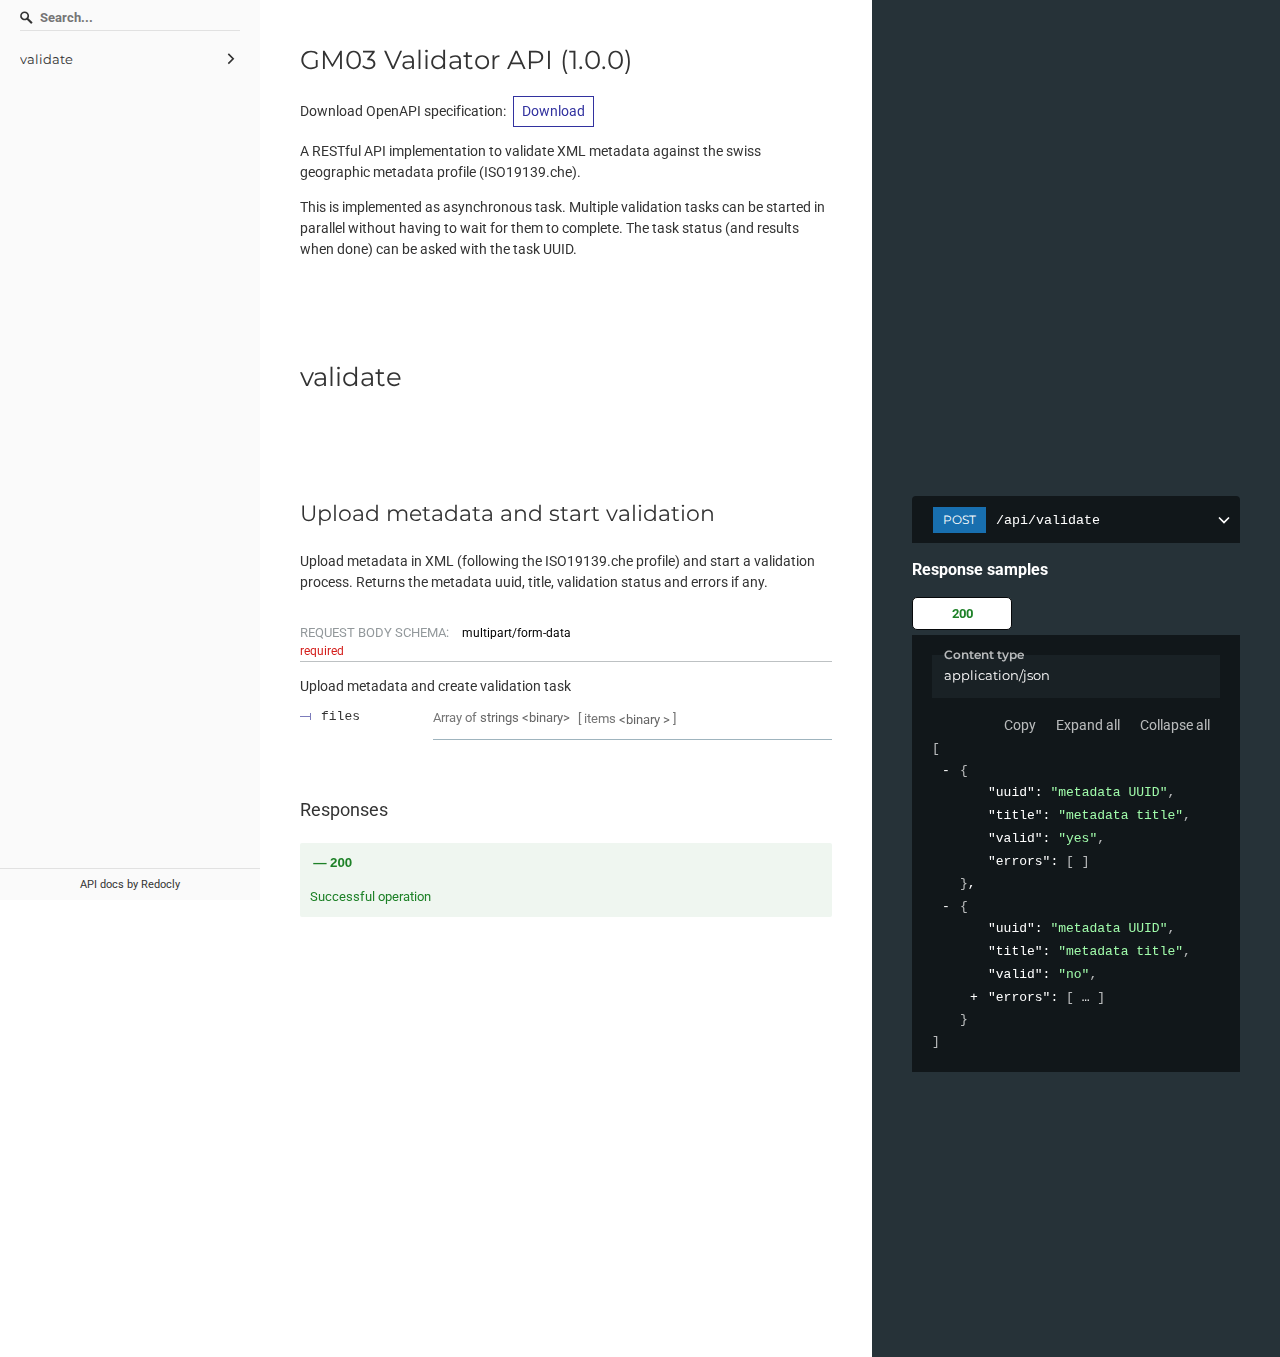
==== commit 9ef25a90: "update api doc" ====
--- a/home/static/redoc-static.html
+++ b/home/static/redoc-static.html
@@ -126,14 +126,6 @@
 data-styled.g33[id="sc-giInvV"]{content:"bIDavi,"}/*!sc*/
 .eJckYb{position:relative;}/*!sc*/
 data-styled.g37[id="sc-kLgoAE"]{content:"eJckYb,"}/*!sc*/
-.dkabVj{position:absolute;pointer-events:none;z-index:1;top:50%;-webkit-transform:translateY(-50%);-ms-transform:translateY(-50%);transform:translateY(-50%);right:8px;margin:auto;text-align:center;}/*!sc*/
-.dkabVj polyline{color:white;}/*!sc*/
-data-styled.g38[id="sc-iktFSN"]{content:"dkabVj,"}/*!sc*/
-.bytgNa{box-sizing:border-box;min-width:100px;outline:none;display:inline-block;border-radius:2px;border:1px solid rgba(38, 50, 56, 0.5);vertical-align:bottom;padding:2px 0px 2px 6px;position:relative;width:auto;background:white;color:#263238;font-family:Montserrat,sans-serif;font-size:0.929em;line-height:1.5em;cursor:pointer;transition:border 0.25s ease,color 0.25s ease,box-shadow 0.25s ease;}/*!sc*/
-.bytgNa label{box-sizing:border-box;min-width:100px;outline:none;display:inline-block;font-family:Montserrat,sans-serif;color:#333333;vertical-align:bottom;width:auto;text-transform:none;padding:0 22px 0 4px;font-size:0.929em;line-height:1.5em;font-family:inherit;text-overflow:ellipsis;overflow:hidden;white-space:nowrap;}/*!sc*/
-.bytgNa .dropdown-select{position:absolute;top:0;left:0;width:100%;height:100%;opacity:0;border:none;appearance:none;cursor:pointer;color:#333333;line-height:inherit;font-family:inherit;}/*!sc*/
-.bytgNa:hover,.bytgNa:focus-within{border:1px solid #32329f;color:#32329f;box-shadow:0px 0px 0px 1px #32329f;}/*!sc*/
-data-styled.g39[id="sc-jJEJze"]{content:"bytgNa,"}/*!sc*/
 .duVBEA{margin-left:10px;text-transform:none;font-size:0.929em;color:black;}/*!sc*/
 data-styled.g41[id="sc-gWHiUp"]{content:"duVBEA,"}/*!sc*/
 .casAkG{font-family:Roboto,sans-serif;font-weight:400;line-height:1.5em;}/*!sc*/
@@ -216,10 +208,6 @@
 data-styled.g52[id="sc-bBrOHt"]{content:"etjuEr,"}/*!sc*/
 .eDzWuJ{position:relative;}/*!sc*/
 data-styled.g53[id="sc-cOaiZO"]{content:"eDzWuJ,"}/*!sc*/
-.iiSFxw{margin:0 0 10px 0;display:block;background-color:rgba(38,50,56,0.4);border:none;padding:0.9em 1.6em 0.9em 0.9em;box-shadow:none;}/*!sc*/
-.iiSFxw label{color:#ffffff;text-overflow:ellipsis;white-space:nowrap;overflow:hidden;font-size:1em;text-transform:none;border:none;}/*!sc*/
-.iiSFxw:hover,.iiSFxw:focus-within{border:none;box-shadow:none;background-color:rgba(38,50,56,0.7);}/*!sc*/
-data-styled.g54[id="sc-AzfvX"]{content:"iiSFxw,"}/*!sc*/
 .kTaCsY{margin-top:15px;}/*!sc*/
 data-styled.g56[id="sc-hTZhMB"]{content:"kTaCsY,"}/*!sc*/
 .ihUpGF{vertical-align:middle;font-size:13px;line-height:20px;}/*!sc*/
@@ -283,8 +271,7 @@
 .jlriCd:focus{box-shadow:inset 0 2px 2px rgba(0, 0, 0, 0.45),0 2px 0 rgba(128, 128, 128, 0.25);}/*!sc*/
 data-styled.g112[id="sc-FyfbU"]{content:"jlriCd,"}/*!sc*/
 .coiChI{font-size:0.929em;line-height:20px;background-color:#186FAF;color:#ffffff;padding:3px 10px;text-transform:uppercase;font-family:Montserrat,sans-serif;margin:0;}/*!sc*/
-.gDPfwK{font-size:0.929em;line-height:20px;background-color:#2F8132;color:#ffffff;padding:3px 10px;text-transform:uppercase;font-family:Montserrat,sans-serif;margin:0;}/*!sc*/
-data-styled.g113[id="sc-jXkspL"]{content:"coiChI,gDPfwK,"}/*!sc*/
+data-styled.g113[id="sc-jXkspL"]{content:"coiChI,"}/*!sc*/
 .ciRGmD{position:absolute;width:100%;z-index:100;background:#fafafa;color:#263238;box-sizing:border-box;box-shadow:0 0 6px rgba(0, 0, 0, 0.33);overflow:hidden;border-bottom-left-radius:4px;border-bottom-right-radius:4px;transition:all 0.25s ease;visibility:hidden;transform:translateY(-50%) scaleY(0);}/*!sc*/
 data-styled.g114[id="sc-eFtZDC"]{content:"ciRGmD,"}/*!sc*/
 .buTZbL{padding:10px;}/*!sc*/
@@ -338,7 +325,7 @@
 
 <body>
   
-      <div id="redoc"><div class="sc-kUbfpu bwTiCm redoc-wrap"><div class="sc-irlPvL gXSQkB menu-content" style="top:0px;height:calc(100vh - 0px)"><div role="search" class="sc-eltaTX hwhlAl"><svg class="sc-cKZHtR lcoFQc search-icon" version="1.1" viewBox="0 0 1000 1000" x="0px" xmlns="http://www.w3.org/2000/svg" y="0px"><path d="M968.2,849.4L667.3,549c83.9-136.5,66.7-317.4-51.7-435.6C477.1-25,252.5-25,113.9,113.4c-138.5,138.3-138.5,362.6,0,501C219.2,730.1,413.2,743,547.6,666.5l301.9,301.4c43.6,43.6,76.9,14.9,104.2-12.4C981,928.3,1011.8,893,968.2,849.4z M524.5,522c-88.9,88.7-233,88.7-321.8,0c-88.9-88.7-88.9-232.6,0-321.3c88.9-88.7,233-88.7,321.8,0C613.4,289.4,613.4,433.3,524.5,522z"></path></svg><input placeholder="Search..." aria-label="Search" type="text" class="sc-kiYrGK eWIXbA search-input" value=""/></div><div class="sc-kLgoAE eJckYb scrollbar-container undefined"><ul role="menu" class="sc-XhViZ YKcaq"><li tabindex="0" depth="1" data-item-id="tag/process" role="menuitem" class="sc-ikPBrU fhNqYr"><label class="sc-tYqQR cOUFXf -depth1"><span width="calc(100% - 38px)" title="process" class="sc-biBryG bkVowu">process</span><svg class="sc-dQpIV hHHrnR" version="1.1" viewBox="0 0 24 24" x="0" xmlns="http://www.w3.org/2000/svg" y="0" aria-hidden="true"><polygon points="17.3 8.3 12 13.6 6.7 8.3 5.3 9.7 12 16.4 18.7 9.7 "></polygon></svg></label><ul class="sc-XhViZ VqZwz"><li tabindex="0" depth="2" data-item-id="tag/process/paths/~1process/post" role="menuitem" class="sc-ikPBrU fhNqYr"><label class="sc-tYqQR CYQVt -depth2"><span type="post" class="sc-dkIYMQ bwwtyo operation-type post">post</span><span tabindex="0" width="calc(100% - 38px)" class="sc-biBryG bkVowu">Upload metadata and start validation</span></label></li><li tabindex="0" depth="2" data-item-id="tag/process/paths/~1process~1{taskUuid}/get" role="menuitem" class="sc-ikPBrU fhNqYr"><label class="sc-tYqQR CYQVt -depth2"><span type="get" class="sc-dkIYMQ bwwtyo operation-type get">get</span><span tabindex="0" width="calc(100% - 38px)" class="sc-biBryG bkVowu">Get validation task status</span></label></li></ul></li></ul><div class="sc-eHfQwz jrtoRW"><a target="_blank" rel="noopener noreferrer" href="https://redocly.com/redoc/">API docs by Redocly</a></div></div></div><div class="sc-eWvOCH bEOmaQ"><div class="sc-iGctyi iEVneI"><svg class="" style="transform:translate(2px, -4px) rotate(180deg);transition:transform 0.2s ease" viewBox="0 0 926.23699 573.74994" version="1.1" x="0px" y="0px" width="15" height="15"><g transform="translate(904.92214,-879.1482)"><path d="
+      <div id="redoc"><div class="sc-kUbfpu bwTiCm redoc-wrap"><div class="sc-irlPvL gXSQkB menu-content" style="top:0px;height:calc(100vh - 0px)"><div role="search" class="sc-eltaTX hwhlAl"><svg class="sc-cKZHtR lcoFQc search-icon" version="1.1" viewBox="0 0 1000 1000" x="0px" xmlns="http://www.w3.org/2000/svg" y="0px"><path d="M968.2,849.4L667.3,549c83.9-136.5,66.7-317.4-51.7-435.6C477.1-25,252.5-25,113.9,113.4c-138.5,138.3-138.5,362.6,0,501C219.2,730.1,413.2,743,547.6,666.5l301.9,301.4c43.6,43.6,76.9,14.9,104.2-12.4C981,928.3,1011.8,893,968.2,849.4z M524.5,522c-88.9,88.7-233,88.7-321.8,0c-88.9-88.7-88.9-232.6,0-321.3c88.9-88.7,233-88.7,321.8,0C613.4,289.4,613.4,433.3,524.5,522z"></path></svg><input placeholder="Search..." aria-label="Search" type="text" class="sc-kiYrGK eWIXbA search-input" value=""/></div><div class="sc-kLgoAE eJckYb scrollbar-container undefined"><ul role="menu" class="sc-XhViZ YKcaq"><li tabindex="0" depth="1" data-item-id="tag/validate" role="menuitem" class="sc-ikPBrU fhNqYr"><label class="sc-tYqQR cOUFXf -depth1"><span width="calc(100% - 38px)" title="validate" class="sc-biBryG bkVowu">validate</span><svg class="sc-dQpIV hHHrnR" version="1.1" viewBox="0 0 24 24" x="0" xmlns="http://www.w3.org/2000/svg" y="0" aria-hidden="true"><polygon points="17.3 8.3 12 13.6 6.7 8.3 5.3 9.7 12 16.4 18.7 9.7 "></polygon></svg></label><ul class="sc-XhViZ VqZwz"><li tabindex="0" depth="2" data-item-id="tag/validate/paths/~1api~1validate/post" role="menuitem" class="sc-ikPBrU fhNqYr"><label class="sc-tYqQR CYQVt -depth2"><span type="post" class="sc-dkIYMQ bwwtyo operation-type post">post</span><span tabindex="0" width="calc(100% - 38px)" class="sc-biBryG bkVowu">Upload metadata and start validation</span></label></li></ul></li></ul><div class="sc-eHfQwz jrtoRW"><a target="_blank" rel="noopener noreferrer" href="https://redocly.com/redoc/">API docs by Redocly</a></div></div></div><div class="sc-eWvOCH bEOmaQ"><div class="sc-iGctyi iEVneI"><svg class="" style="transform:translate(2px, -4px) rotate(180deg);transition:transform 0.2s ease" viewBox="0 0 926.23699 573.74994" version="1.1" x="0px" y="0px" width="15" height="15"><g transform="translate(904.92214,-879.1482)"><path d="
           m -673.67664,1221.6502 -231.2455,-231.24803 55.6165,
           -55.627 c 30.5891,-30.59485 56.1806,-55.627 56.8701,-55.627 0.6894,
           0 79.8637,78.60862 175.9427,174.68583 l 174.6892,174.6858 174.6892,
@@ -360,21 +347,15 @@
 &lt;p&gt;This is implemented as asynchronous task. Multiple validation tasks can be started in parallel without having to wait for them to complete. The task status (and results when done) can be asked with the task UUID.&lt;/p&gt;
 " class="sc-iJuWdM sc-cBNeRQ gpkGbA casAkG"><p>A RESTful API implementation to validate XML metadata against the swiss geographic metadata profile (ISO19139.che).</p>
 <p>This is implemented as asynchronous task. Multiple validation tasks can be started in parallel without having to wait for them to complete. The task status (and results when done) can be asked with the task UUID.</p>
-</div></div></div></div><div id="tag/process" data-section-id="tag/process" class="sc-eCstZk kxmVZO"><div class="sc-iBPTVF keMybc"><div class="sc-hKgKIp gvoNGN"><h1 class="sc-fubDmA djltfY"><a class="sc-crrtmM jGBpue" href="#tag/process" aria-label="tag/process"></a>process</h1></div></div></div><div id="tag/process/paths/~1process/post" data-section-id="tag/process/paths/~1process/post" class="sc-eCstZk bCpIRB"><div class="sc-iBPTVF keMybc"><div class="sc-hKgKIp gvoNGN"><h2 class="sc-pGaPU biKwui"><a class="sc-crrtmM jGBpue" href="#tag/process/paths/~1process/post" aria-label="tag/process/paths/~1process/post"></a>Upload metadata and start validation<!-- --> </h2><div class="sc-eWVLZl fgfjUV"><div html="&lt;p&gt;Upload metadata in XML (following the ISO19139.che profile) and start a validation process. Returns the task UUID.&lt;/p&gt;
-" class="sc-iJuWdM sc-cBNeRQ gpkGbA casAkG"><p>Upload metadata in XML (following the ISO19139.che profile) and start a validation process. Returns the task UUID.</p>
+</div></div></div></div><div id="tag/validate" data-section-id="tag/validate" class="sc-eCstZk kxmVZO"><div class="sc-iBPTVF keMybc"><div class="sc-hKgKIp gvoNGN"><h1 class="sc-fubDmA djltfY"><a class="sc-crrtmM jGBpue" href="#tag/validate" aria-label="tag/validate"></a>validate</h1></div></div></div><div id="tag/validate/paths/~1api~1validate/post" data-section-id="tag/validate/paths/~1api~1validate/post" class="sc-eCstZk bCpIRB"><div class="sc-iBPTVF keMybc"><div class="sc-hKgKIp gvoNGN"><h2 class="sc-pGaPU biKwui"><a class="sc-crrtmM jGBpue" href="#tag/validate/paths/~1api~1validate/post" aria-label="tag/validate/paths/~1api~1validate/post"></a>Upload metadata and start validation<!-- --> </h2><div class="sc-eWVLZl fgfjUV"><div html="&lt;p&gt;Upload metadata in XML (following the ISO19139.che profile) and start a validation process. Returns the metadata uuid, title, validation status and errors if any.&lt;/p&gt;
+" class="sc-iJuWdM sc-cBNeRQ gpkGbA casAkG"><p>Upload metadata in XML (following the ISO19139.che profile) and start a validation process. Returns the metadata uuid, title, validation status and errors if any.</p>
 </div></div><h5 class="sc-iqHXzD bRzaSI">Request Body schema: <span class="sc-gWHiUp duVBEA">multipart/form-data</span><div class="sc-gTgyBf sc-eJMOVy sc-jmhEHb ihUpGF giWqTo gpLUhw">required</div></h5><div html="&lt;p&gt;Upload metadata and create validation task&lt;/p&gt;
 " class="sc-iJuWdM sc-cBNeRQ gpkGbA casAkG"><p>Upload metadata and create validation task</p>
-</div><table class="sc-hHftZz buUaAP"><tbody><tr class="last "><td kind="field" title="filename" class="sc-hBEZvw sc-fFubCH gPUvwc gXIfsF"><span class="sc-idOjMB jwsifT"></span><span class="property-name">filename</span></td><td class="sc-bkzXAi kMAhqG"><div><div><span class="sc-gTgyBf sc-laRQQM ihUpGF cREGdc">Array of </span><span class="sc-gTgyBf sc-iNqNmV ihUpGF iPuJRj">strings</span><span class="sc-gTgyBf sc-iNqNmV ihUpGF iPuJRj"> <!-- -->&lt;<!-- -->binary<!-- -->&gt;<!-- --> </span><span class="sc-gTgyBf sc-laRQQM sc-jHVeRl ihUpGF cREGdc ftpGcj">[ items<span class="sc-gTgyBf sc-iNqNmV ihUpGF iPuJRj"> &lt;<!-- -->binary<!-- --> &gt;</span> ]</span></div> <div><div html="" class="sc-iJuWdM sc-cBNeRQ gpkGbA dujygE"></div></div></div></td></tr></tbody></table><div><h3 class="sc-fWPdKs fCsSHf">Responses</h3><div><button class="sc-httZfN eEqsZl" disabled=""><strong class="sc-gVgoeb goojcW">200<!-- --> </strong><div html="&lt;p&gt;Successful operation&lt;/p&gt;
+</div><table class="sc-hHftZz buUaAP"><tbody><tr class="last "><td kind="field" title="files" class="sc-hBEZvw sc-fFubCH gPUvwc gXIfsF"><span class="sc-idOjMB jwsifT"></span><span class="property-name">files</span></td><td class="sc-bkzXAi kMAhqG"><div><div><span class="sc-gTgyBf sc-laRQQM ihUpGF cREGdc">Array of </span><span class="sc-gTgyBf sc-iNqNmV ihUpGF iPuJRj">strings</span><span class="sc-gTgyBf sc-iNqNmV ihUpGF iPuJRj"> <!-- -->&lt;<!-- -->binary<!-- -->&gt;<!-- --> </span><span class="sc-gTgyBf sc-laRQQM sc-jHVeRl ihUpGF cREGdc ftpGcj">[ items<span class="sc-gTgyBf sc-iNqNmV ihUpGF iPuJRj"> &lt;<!-- -->binary<!-- --> &gt;</span> ]</span></div> <div><div html="" class="sc-iJuWdM sc-cBNeRQ gpkGbA dujygE"></div></div></div></td></tr></tbody></table><div><h3 class="sc-fWPdKs fCsSHf">Responses</h3><div><button class="sc-httZfN eEqsZl" disabled=""><strong class="sc-gVgoeb goojcW">200<!-- --> </strong><div html="&lt;p&gt;Successful operation&lt;/p&gt;
 " class="sc-iJuWdM sc-cBNeRQ gpkGbA casAkG sc-citwID bzkUsW"><p>Successful operation</p>
-</div></button></div></div></div><div class="sc-jSguLX sc-gKsecS QymcT bZqtR"><div class="sc-bQdSiB bhuodb"><button class="sc-FyfbU jlriCd"><span type="post" class="sc-jXkspL coiChI http-verb post">post</span><span class="sc-fXoxOd jzevEV">/process</span><svg class="sc-dQpIV hHbBnT" style="margin-right:-25px" version="1.1" viewBox="0 0 24 24" x="0" xmlns="http://www.w3.org/2000/svg" y="0" aria-hidden="true"><polygon points="17.3 8.3 12 13.6 6.7 8.3 5.3 9.7 12 16.4 18.7 9.7 "></polygon></svg></button><div aria-hidden="true" class="sc-eFtZDC ciRGmD"><div class="sc-fmlKft buTZbL"><div html="" class="sc-iJuWdM sc-cBNeRQ gpkGbA dujygE"></div><div tabindex="0" role="button"><div class="sc-ljRaSg uePtT"><span>https://localhost:5000</span>/process</div></div></div></div></div><div><h3 class="sc-kEjbdu jmifsN"> <!-- -->Response samples<!-- --> </h3><div class="sc-cxFKTC jVRsAZ" data-rttabs="true"><ul class="react-tabs__tab-list" role="tablist"><li class="tab-success react-tabs__tab--selected" role="tab" id="react-tabs-0" aria-selected="true" aria-disabled="false" aria-controls="react-tabs-1" tabindex="0" data-rttab="true">200</li></ul><div class="react-tabs__tab-panel react-tabs__tab-panel--selected" role="tabpanel" id="react-tabs-1" aria-labelledby="react-tabs-0"><div><div class="sc-cOaiZO eDzWuJ"><span class="sc-bBrOHt etjuEr">Content type</span><div class="sc-dOSSlk bAzVww">application/json</div></div><div class="sc-hTZhMB kTaCsY"><div class="sc-cTkyaV gLzJQv"><div class="sc-giInvV bIDavi"><button><div class="sc-jcVcfa iVrxDL">Copy</div></button></div><div class="sc-iJuWdM gpkGbA sc-jNMdxs jXmkAn"><div class="redoc-json"><code><button class="collapser" aria-label="collapse"></button><span class="token punctuation">{</span><span class="ellipsis"></span><ul class="obj collapsible"><li><div class="hoverable "><span class="property token string">"uuid"</span>: <span class="token string">&quot;3bd05dc2-ec8a-4c2b-84ac-72856321e752&quot;</span></div></li></ul><span class="token punctuation">}</span></code></div></div></div></div></div></div></div></div></div></div></div><div id="tag/process/paths/~1process~1{taskUuid}/get" data-section-id="tag/process/paths/~1process~1{taskUuid}/get" class="sc-eCstZk bCpIRB"><div class="sc-iBPTVF keMybc"><div class="sc-hKgKIp gvoNGN"><h2 class="sc-pGaPU biKwui"><a class="sc-crrtmM jGBpue" href="#tag/process/paths/~1process~1{taskUuid}/get" aria-label="tag/process/paths/~1process~1{taskUuid}/get"></a>Get validation task status<!-- --> </h2><div class="sc-eWVLZl fgfjUV"><div html="&lt;p&gt;Get validation task status. Returns the progress in percentage and empty result when the task is running. Returns progress = &amp;quot;DONE&amp;quot; and the result when the task is over.&lt;/p&gt;
-" class="sc-iJuWdM sc-cBNeRQ gpkGbA casAkG"><p>Get validation task status. Returns the progress in percentage and empty result when the task is running. Returns progress = &quot;DONE&quot; and the result when the task is over.</p>
-</div></div><div><h5 class="sc-iqHXzD bRzaSI">path<!-- --> Parameters</h5><table class="sc-hHftZz buUaAP"><tbody><tr class="last "><td kind="field" title="taskUuid" class="sc-hBEZvw sc-fFubCH gPUvwc gXIfsF"><span class="sc-idOjMB jwsifT"></span><span class="property-name">taskUuid</span><div class="sc-gTgyBf sc-eJMOVy ihUpGF giWqTo">required</div></td><td class="sc-bkzXAi kMAhqG"><div><div><span class="sc-gTgyBf sc-laRQQM ihUpGF cREGdc"></span><span class="sc-gTgyBf sc-iNqNmV ihUpGF iPuJRj">string</span></div> <div><div html="&lt;p&gt;Task UUID (given by process POST request)&lt;/p&gt;
-" class="sc-iJuWdM sc-cBNeRQ gpkGbA dujygE"><p>Task UUID (given by process POST request)</p>
-</div></div></div></td></tr></tbody></table></div><div><h3 class="sc-fWPdKs fCsSHf">Responses</h3><div><button class="sc-httZfN eEqsZl" disabled=""><strong class="sc-gVgoeb goojcW">200<!-- --> </strong><div html="&lt;p&gt;Successful operation&lt;/p&gt;
-" class="sc-iJuWdM sc-cBNeRQ gpkGbA casAkG sc-citwID bzkUsW"><p>Successful operation</p>
-</div></button></div></div></div><div class="sc-jSguLX sc-gKsecS QymcT bZqtR"><div class="sc-bQdSiB bhuodb"><button class="sc-FyfbU jlriCd"><span type="get" class="sc-jXkspL gDPfwK http-verb get">get</span><span class="sc-fXoxOd jzevEV">/process/{taskUuid}</span><svg class="sc-dQpIV hHbBnT" style="margin-right:-25px" version="1.1" viewBox="0 0 24 24" x="0" xmlns="http://www.w3.org/2000/svg" y="0" aria-hidden="true"><polygon points="17.3 8.3 12 13.6 6.7 8.3 5.3 9.7 12 16.4 18.7 9.7 "></polygon></svg></button><div aria-hidden="true" class="sc-eFtZDC ciRGmD"><div class="sc-fmlKft buTZbL"><div html="" class="sc-iJuWdM sc-cBNeRQ gpkGbA dujygE"></div><div tabindex="0" role="button"><div class="sc-ljRaSg uePtT"><span>https://localhost:5000</span>/process/{taskUuid}</div></div></div></div></div><div><h3 class="sc-kEjbdu jmifsN"> <!-- -->Response samples<!-- --> </h3><div class="sc-cxFKTC jVRsAZ" data-rttabs="true"><ul class="react-tabs__tab-list" role="tablist"><li class="tab-success react-tabs__tab--selected" role="tab" id="react-tabs-2" aria-selected="true" aria-disabled="false" aria-controls="react-tabs-3" tabindex="0" data-rttab="true">200</li></ul><div class="react-tabs__tab-panel react-tabs__tab-panel--selected" role="tabpanel" id="react-tabs-3" aria-labelledby="react-tabs-2"><div><div class="sc-cOaiZO eDzWuJ"><span class="sc-bBrOHt etjuEr">Content type</span><div class="sc-dOSSlk bAzVww">application/json</div></div><div class="sc-hTZhMB kTaCsY"><div class="sc-cOaiZO eDzWuJ"><span class="sc-bBrOHt etjuEr">Example</span><div class="sc-jJEJze sc-AzfvX bytgNa iiSFxw"><svg class="sc-iktFSN dkabVj" xmlns="http://www.w3.org/2000/svg" width="16" height="16" viewBox="0 0 24 24" fill="none" stroke="currentColor" stroke-width="2" stroke-linecap="round" stroke-linejoin="round"><polyline points="6 9 12 15 18 9"></polyline></svg><select class="dropdown-select"><option value="task running" selected="">task running</option><option value="task done">task done</option></select><label>task running</label></div></div><div><div class="sc-cTkyaV gLzJQv"><div class="sc-giInvV bIDavi"><button><div class="sc-jcVcfa iVrxDL">Copy</div></button></div><div class="sc-iJuWdM gpkGbA sc-jNMdxs jXmkAn"><div class="redoc-json"><code><button class="collapser" aria-label="collapse"></button><span class="token punctuation">{</span><span class="ellipsis"></span><ul class="obj collapsible"><li><div class="hoverable "><span class="property token string">"state"</span>: <span class="token string">&quot;RUNNING&quot;</span><span class="token punctuation">,</span></div></li><li><div class="hoverable "><span class="property token string">"progress"</span>: <span class="token number">45</span><span class="token punctuation">,</span></div></li><li><div class="hoverable "><span class="property token string">"result"</span>: <span class="token keyword">null</span></div></li></ul><span class="token punctuation">}</span></code></div></div></div></div></div></div></div></div></div></div></div></div></div><div class="sc-jtHLPo gfiMgB"></div></div></div>
+</div></button></div></div></div><div class="sc-jSguLX sc-gKsecS QymcT bZqtR"><div class="sc-bQdSiB bhuodb"><button class="sc-FyfbU jlriCd"><span type="post" class="sc-jXkspL coiChI http-verb post">post</span><span class="sc-fXoxOd jzevEV">/api/validate</span><svg class="sc-dQpIV hHbBnT" style="margin-right:-25px" version="1.1" viewBox="0 0 24 24" x="0" xmlns="http://www.w3.org/2000/svg" y="0" aria-hidden="true"><polygon points="17.3 8.3 12 13.6 6.7 8.3 5.3 9.7 12 16.4 18.7 9.7 "></polygon></svg></button><div aria-hidden="true" class="sc-eFtZDC ciRGmD"><div class="sc-fmlKft buTZbL"><div html="" class="sc-iJuWdM sc-cBNeRQ gpkGbA dujygE"></div><div tabindex="0" role="button"><div class="sc-ljRaSg uePtT"><span>https://localhost:5000</span>/api/validate</div></div></div></div></div><div><h3 class="sc-kEjbdu jmifsN"> <!-- -->Response samples<!-- --> </h3><div class="sc-cxFKTC jVRsAZ" data-rttabs="true"><ul class="react-tabs__tab-list" role="tablist"><li class="tab-success react-tabs__tab--selected" role="tab" id="react-tabs-0" aria-selected="true" aria-disabled="false" aria-controls="react-tabs-1" tabindex="0" data-rttab="true">200</li></ul><div class="react-tabs__tab-panel react-tabs__tab-panel--selected" role="tabpanel" id="react-tabs-1" aria-labelledby="react-tabs-0"><div><div class="sc-cOaiZO eDzWuJ"><span class="sc-bBrOHt etjuEr">Content type</span><div class="sc-dOSSlk bAzVww">application/json</div></div><div class="sc-hTZhMB kTaCsY"><div class="sc-cTkyaV gLzJQv"><div class="sc-giInvV bIDavi"><button><div class="sc-jcVcfa iVrxDL">Copy</div></button><button> Expand all </button><button> Collapse all </button></div><div class="sc-iJuWdM gpkGbA sc-jNMdxs jXmkAn"><div class="redoc-json"><code><button class="collapser" aria-label="collapse"></button><span class="token punctuation">[</span><span class="ellipsis"></span><ul class="array collapsible"><li><div class="hoverable "><button class="collapser" aria-label="collapse"></button><span class="token punctuation">{</span><span class="ellipsis"></span><ul class="obj collapsible"><li><div class="hoverable collapsed"><span class="property token string">"uuid"</span>: <span class="token string">&quot;metadata UUID&quot;</span><span class="token punctuation">,</span></div></li><li><div class="hoverable collapsed"><span class="property token string">"title"</span>: <span class="token string">&quot;metadata title&quot;</span><span class="token punctuation">,</span></div></li><li><div class="hoverable collapsed"><span class="property token string">"valid"</span>: <span class="token string">&quot;yes&quot;</span><span class="token punctuation">,</span></div></li><li><div class="hoverable collapsed"><span class="property token string">"errors"</span>: <span class="token punctuation">[ ]</span></div></li></ul><span class="token punctuation">}</span>,</div></li><li><div class="hoverable "><button class="collapser" aria-label="collapse"></button><span class="token punctuation">{</span><span class="ellipsis"></span><ul class="obj collapsible"><li><div class="hoverable collapsed"><span class="property token string">"uuid"</span>: <span class="token string">&quot;metadata UUID&quot;</span><span class="token punctuation">,</span></div></li><li><div class="hoverable collapsed"><span class="property token string">"title"</span>: <span class="token string">&quot;metadata title&quot;</span><span class="token punctuation">,</span></div></li><li><div class="hoverable collapsed"><span class="property token string">"valid"</span>: <span class="token string">&quot;no&quot;</span><span class="token punctuation">,</span></div></li><li><div class="hoverable collapsed"><span class="property token string">"errors"</span>: <button class="collapser" aria-label="expand"></button><span class="token punctuation">[</span><span class="ellipsis"></span><ul class="array collapsible"><li><div class="hoverable collapsed"><button class="collapser" aria-label="expand"></button><span class="token punctuation">{</span><span class="ellipsis"></span><ul class="obj collapsible"><li><div class="hoverable collapsed"><span class="property token string">"message"</span>: <span class="token string">&quot;error 1 message&quot;</span><span class="token punctuation">,</span></div></li><li><div class="hoverable collapsed"><span class="property token string">"location"</span>: <span class="token string">&quot;error 1 location&quot;</span></div></li></ul><span class="token punctuation">}</span>,</div></li><li><div class="hoverable collapsed"><button class="collapser" aria-label="expand"></button><span class="token punctuation">{</span><span class="ellipsis"></span><ul class="obj collapsible"><li><div class="hoverable collapsed"><span class="property token string">"message"</span>: <span class="token string">&quot;error 2 message&quot;</span><span class="token punctuation">,</span></div></li><li><div class="hoverable collapsed"><span class="property token string">"location"</span>: <span class="token string">&quot;error 2 location&quot;</span></div></li></ul><span class="token punctuation">}</span></div></li></ul><span class="token punctuation">]</span></div></li></ul><span class="token punctuation">}</span></div></li></ul><span class="token punctuation">]</span></code></div></div></div></div></div></div></div></div></div></div></div></div><div class="sc-jtHLPo gfiMgB"></div></div></div>
       <script>
-      const __redoc_state = {"menu":{"activeItemIdx":-1},"spec":{"data":{"openapi":"3.0.3","info":{"title":"GM03 Validator API","description":"A RESTful API implementation to validate XML metadata against the swiss geographic metadata profile (ISO19139.che).\n\nThis is implemented as asynchronous task. Multiple validation tasks can be started in parallel without having to wait for them to complete. The task status (and results when done) can be asked with the task UUID.","version":"1.0.0"},"servers":[{"url":"https://localhost:5000"}],"paths":{"/process":{"post":{"tags":["process"],"summary":"Upload metadata and start validation","description":"Upload metadata in XML (following the ISO19139.che profile) and start a validation process. Returns the task UUID.","requestBody":{"description":"Upload metadata and create validation task","content":{"multipart/form-data":{"schema":{"type":"object","properties":{"filename":{"type":"array","items":{"type":"string","format":"binary"}}}}}},"required":true},"responses":{"200":{"description":"Successful operation","content":{"application/json":{"examples":{"example":{"value":{"uuid":"3bd05dc2-ec8a-4c2b-84ac-72856321e752"}}}}}}}}},"/process/{taskUuid}":{"get":{"tags":["process"],"summary":"Get validation task status","description":"Get validation task status. Returns the progress in percentage and empty result when the task is running. Returns progress = \"DONE\" and the result when the task is over.","parameters":[{"in":"path","name":"taskUuid","schema":{"type":"string"},"required":true,"description":"Task UUID (given by process POST request)"}],"responses":{"200":{"description":"Successful operation","content":{"application/json":{"examples":{"task running":{"value":{"state":"RUNNING","progress":45,"result":null}},"task done":{"value":{"state":"SUCCESS","progress":"DONE","result":[{"uuid":"metadata UUID","title":"metadata title","valid":"yes","errors":[]},{"uuid":"metadata UUID","title":"metadata title","valid":"no","errors":[{"message":"error 1 message","location":"error 1 location"},{"message":"error 2 message","location":"error 2 location"}]}]}}}}}}}}}},"components":{}}},"searchIndex":{"store":["tag/process","tag/process/paths/~1process/post","tag/process/paths/~1process~1{taskUuid}/get"],"index":{"version":"2.3.9","fields":["title","description"],"fieldVectors":[["title/0",[0,0.631]],["description/0",[]],["title/1",[1,0.39,2,0.39,3,0.39,4,0.087]],["description/1",[0,0.603,1,0.425,2,0.425,3,0.425,4,0.095,5,0.887,6,0.887,7,0.887,8,0.887,9,0.425,10,0.121,11,0.887]],["title/2",[4,0.1,10,0.127,12,0.447]],["description/2",[4,0.081,9,0.535,10,0.181,12,0.361,13,1.116,14,0.752,15,0.752,16,1.116,17,0.752,18,0.752,19,0.752,20,0.752,21,0.752]]],"invertedIndex":[["",{"_index":18,"title":{},"description":{"2":{}}}],["done",{"_index":19,"title":{},"description":{"2":{}}}],["empti",{"_index":15,"title":{},"description":{"2":{}}}],["follow",{"_index":6,"title":{},"description":{"1":{}}}],["iso19139.ch",{"_index":7,"title":{},"description":{"1":{}}}],["metadata",{"_index":2,"title":{"1":{}},"description":{"1":{}}}],["over",{"_index":20,"title":{},"description":{"2":{}}}],["percentag",{"_index":14,"title":{},"description":{"2":{}}}],["process",{"_index":0,"title":{"0":{}},"description":{"1":{}}}],["process/{taskuuid",{"_index":21,"title":{},"description":{"2":{}}}],["profil",{"_index":8,"title":{},"description":{"1":{}}}],["progress",{"_index":13,"title":{},"description":{"2":{}}}],["result",{"_index":16,"title":{},"description":{"2":{}}}],["return",{"_index":9,"title":{},"description":{"1":{},"2":{}}}],["run",{"_index":17,"title":{},"description":{"2":{}}}],["start",{"_index":3,"title":{"1":{}},"description":{"1":{}}}],["statu",{"_index":12,"title":{"2":{}},"description":{"2":{}}}],["task",{"_index":10,"title":{"2":{}},"description":{"1":{},"2":{}}}],["upload",{"_index":1,"title":{"1":{}},"description":{"1":{}}}],["uuid",{"_index":11,"title":{},"description":{"1":{}}}],["valid",{"_index":4,"title":{"1":{},"2":{}},"description":{"1":{},"2":{}}}],["xml",{"_index":5,"title":{},"description":{"1":{}}}]],"pipeline":[]}},"options":{}};
+      const __redoc_state = {"menu":{"activeItemIdx":-1},"spec":{"data":{"openapi":"3.0.3","info":{"title":"GM03 Validator API","description":"A RESTful API implementation to validate XML metadata against the swiss geographic metadata profile (ISO19139.che).\n\nThis is implemented as asynchronous task. Multiple validation tasks can be started in parallel without having to wait for them to complete. The task status (and results when done) can be asked with the task UUID.","version":"1.0.0"},"servers":[{"url":"https://localhost:5000"}],"paths":{"/api/validate":{"post":{"tags":["validate"],"summary":"Upload metadata and start validation","description":"Upload metadata in XML (following the ISO19139.che profile) and start a validation process. Returns the metadata uuid, title, validation status and errors if any.","requestBody":{"description":"Upload metadata and create validation task","content":{"multipart/form-data":{"schema":{"type":"object","properties":{"files":{"type":"array","items":{"type":"string","format":"binary"}}}}}},"required":true},"responses":{"200":{"description":"Successful operation","content":{"application/json":{"examples":{"validation Successful":{"value":[{"uuid":"metadata UUID","title":"metadata title","valid":"yes","errors":[]},{"uuid":"metadata UUID","title":"metadata title","valid":"no","errors":[{"message":"error 1 message","location":"error 1 location"},{"message":"error 2 message","location":"error 2 location"}]}]}}}}}}}}},"components":{}}},"searchIndex":{"store":["tag/validate","tag/validate/paths/~1api~1validate/post"],"index":{"version":"2.3.9","fields":["title","description"],"fieldVectors":[["title/0",[0,0.177]],["description/0",[]],["title/1",[0,0.107,1,0.146,2,0.146,3,0.146]],["description/1",[0,0.143,1,0.129,2,0.196,3,0.129,4,0.492,5,0.492,6,0.492,7,0.492,8,0.492,9,0.492,10,0.492,11,0.492,12,0.492,13,0.492,14,0.492]]],"invertedIndex":[["api/valid",{"_index":14,"title":{},"description":{"1":{}}}],["error",{"_index":13,"title":{},"description":{"1":{}}}],["follow",{"_index":5,"title":{},"description":{"1":{}}}],["iso19139.ch",{"_index":6,"title":{},"description":{"1":{}}}],["metadata",{"_index":2,"title":{"1":{}},"description":{"1":{}}}],["process",{"_index":8,"title":{},"description":{"1":{}}}],["profil",{"_index":7,"title":{},"description":{"1":{}}}],["return",{"_index":9,"title":{},"description":{"1":{}}}],["start",{"_index":3,"title":{"1":{}},"description":{"1":{}}}],["statu",{"_index":12,"title":{},"description":{"1":{}}}],["titl",{"_index":11,"title":{},"description":{"1":{}}}],["upload",{"_index":1,"title":{"1":{}},"description":{"1":{}}}],["uuid",{"_index":10,"title":{},"description":{"1":{}}}],["valid",{"_index":0,"title":{"0":{},"1":{}},"description":{"1":{}}}],["xml",{"_index":4,"title":{},"description":{"1":{}}}]],"pipeline":[]}},"options":{}};
 
       var container = document.getElementById('redoc');
       Redoc.hydrate(__redoc_state, container);
